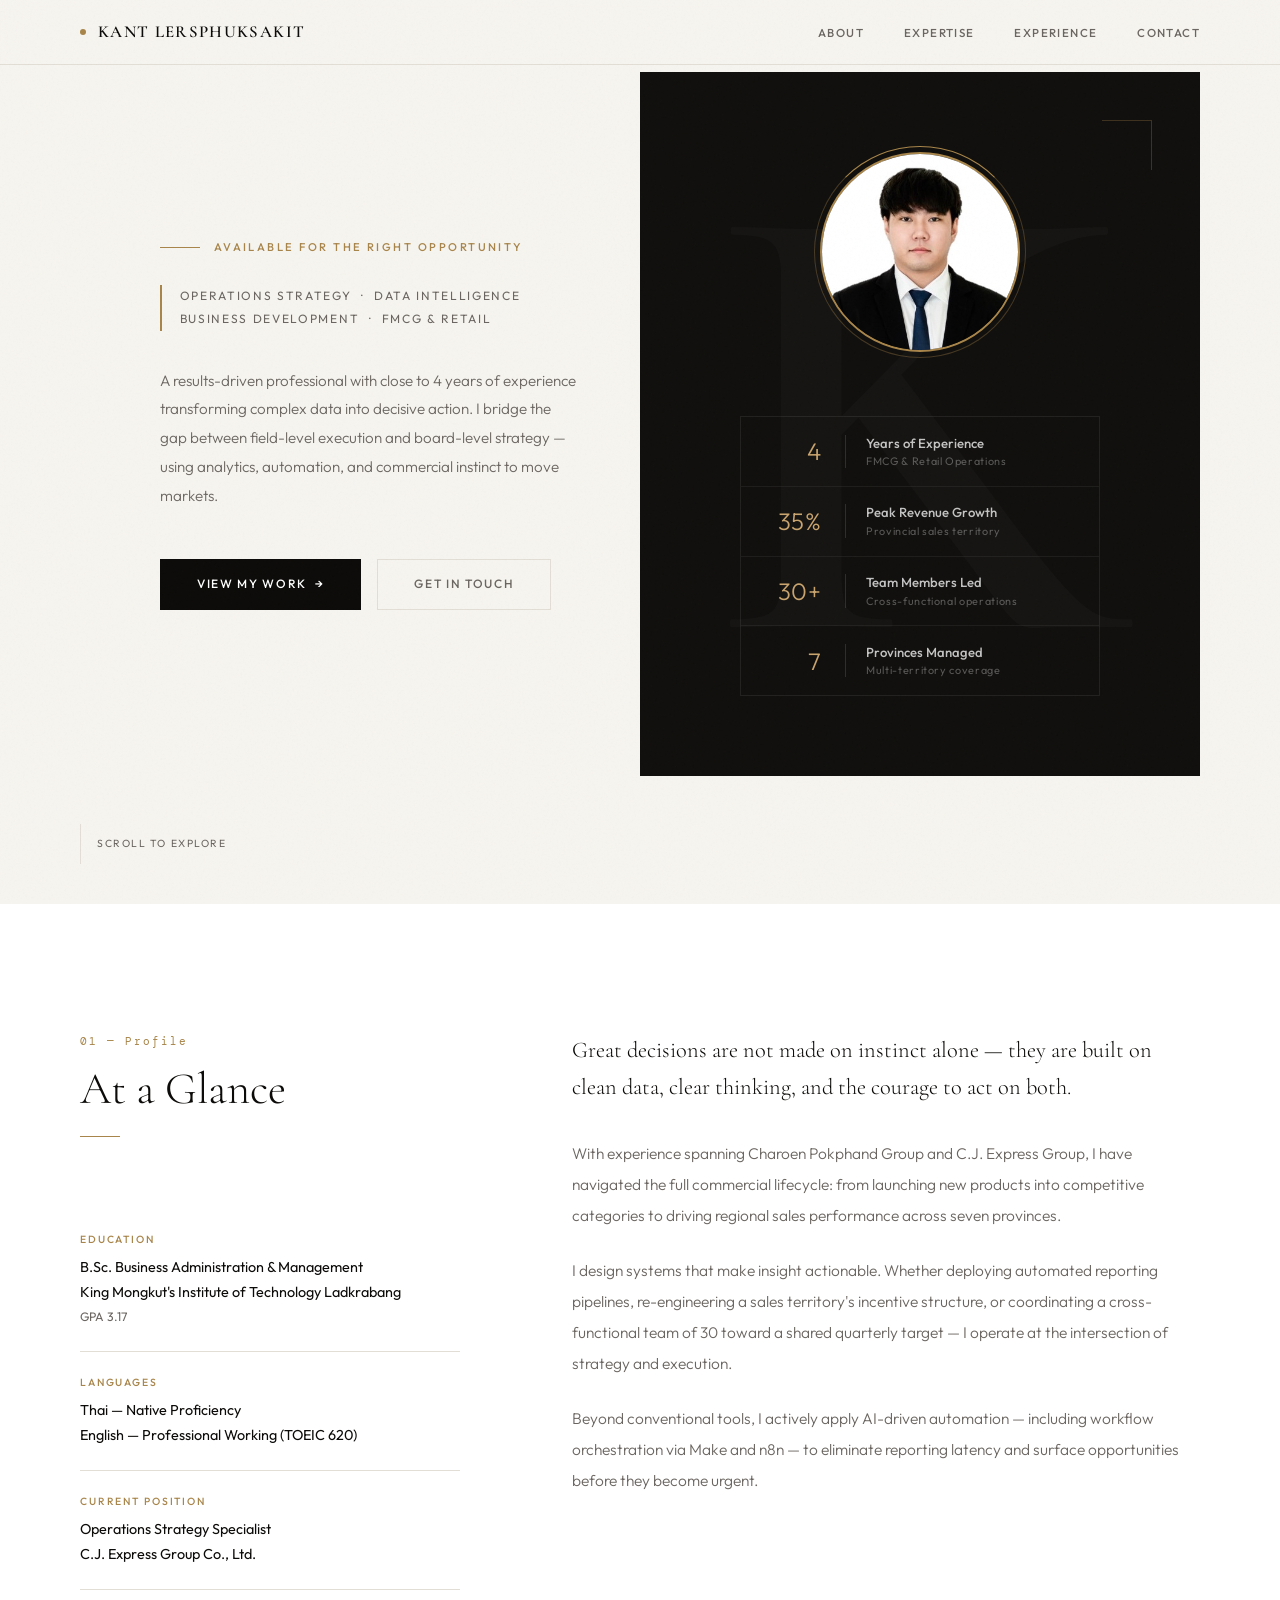
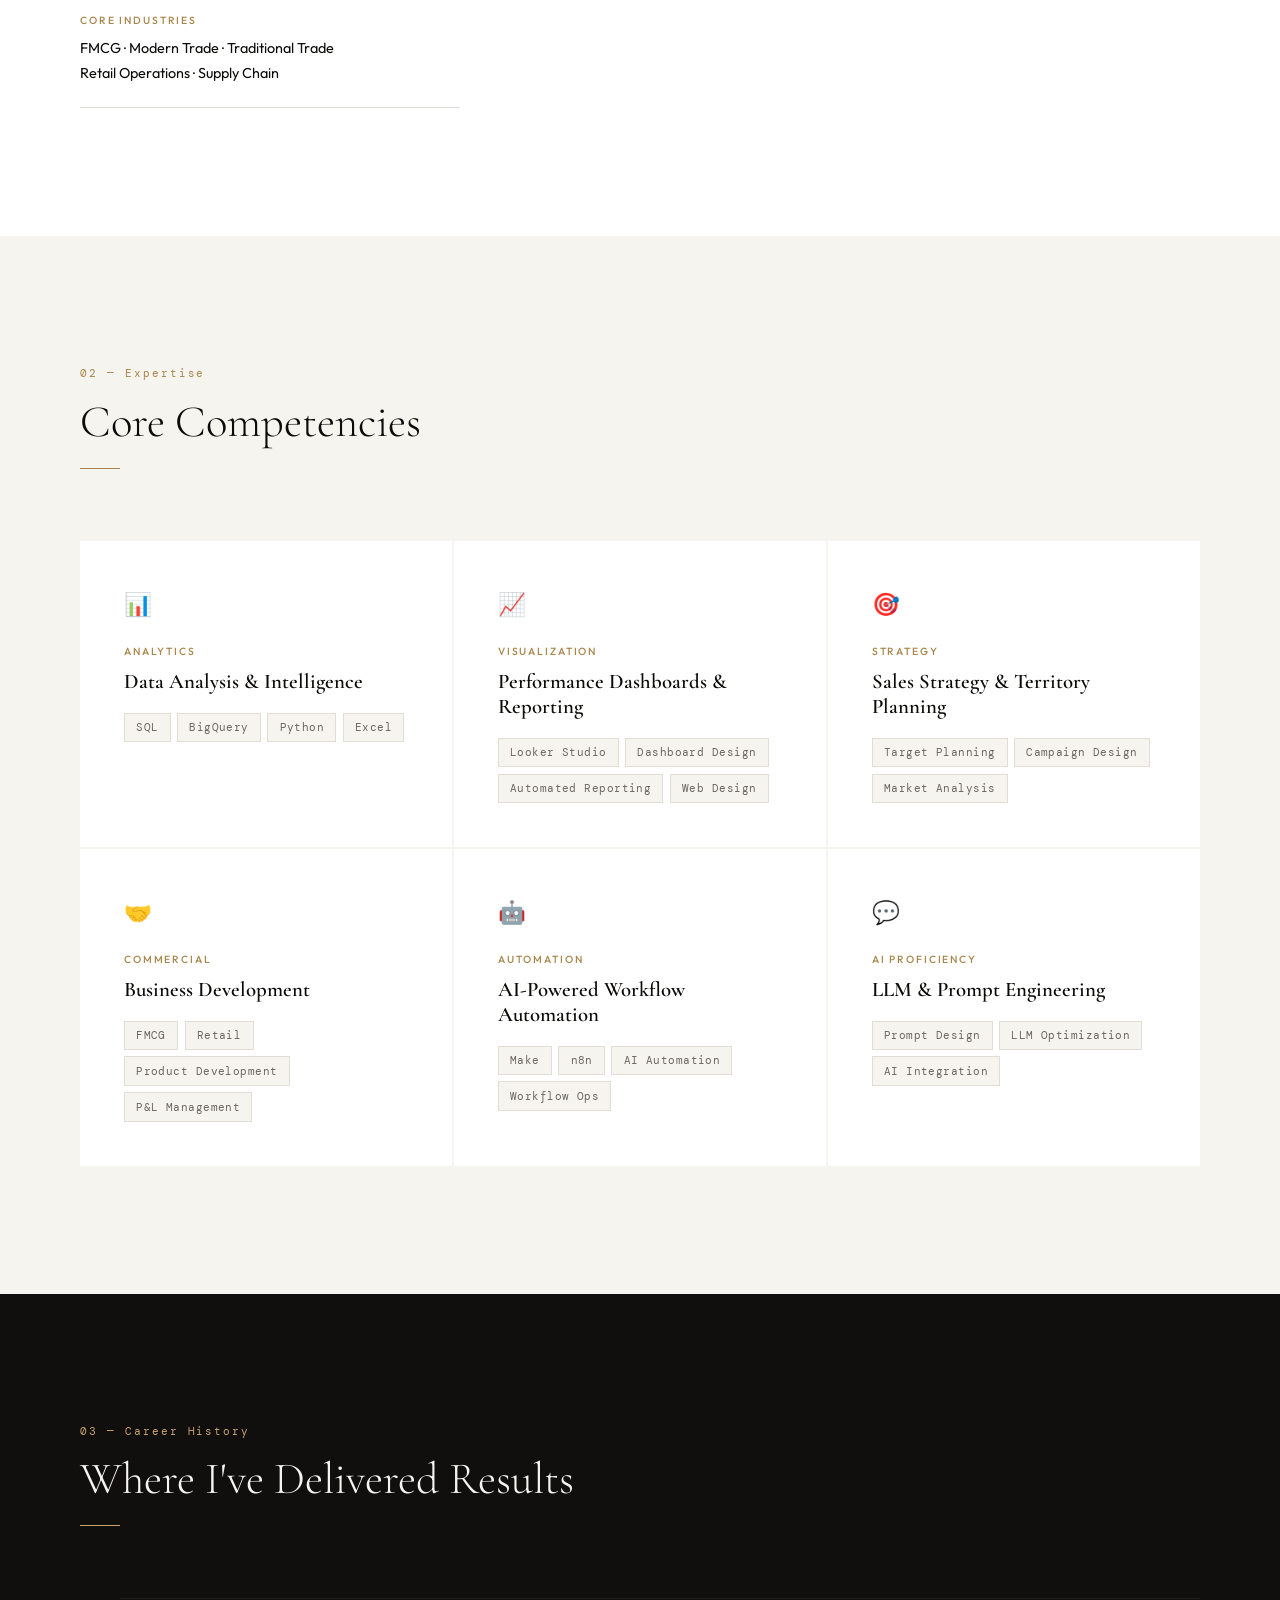
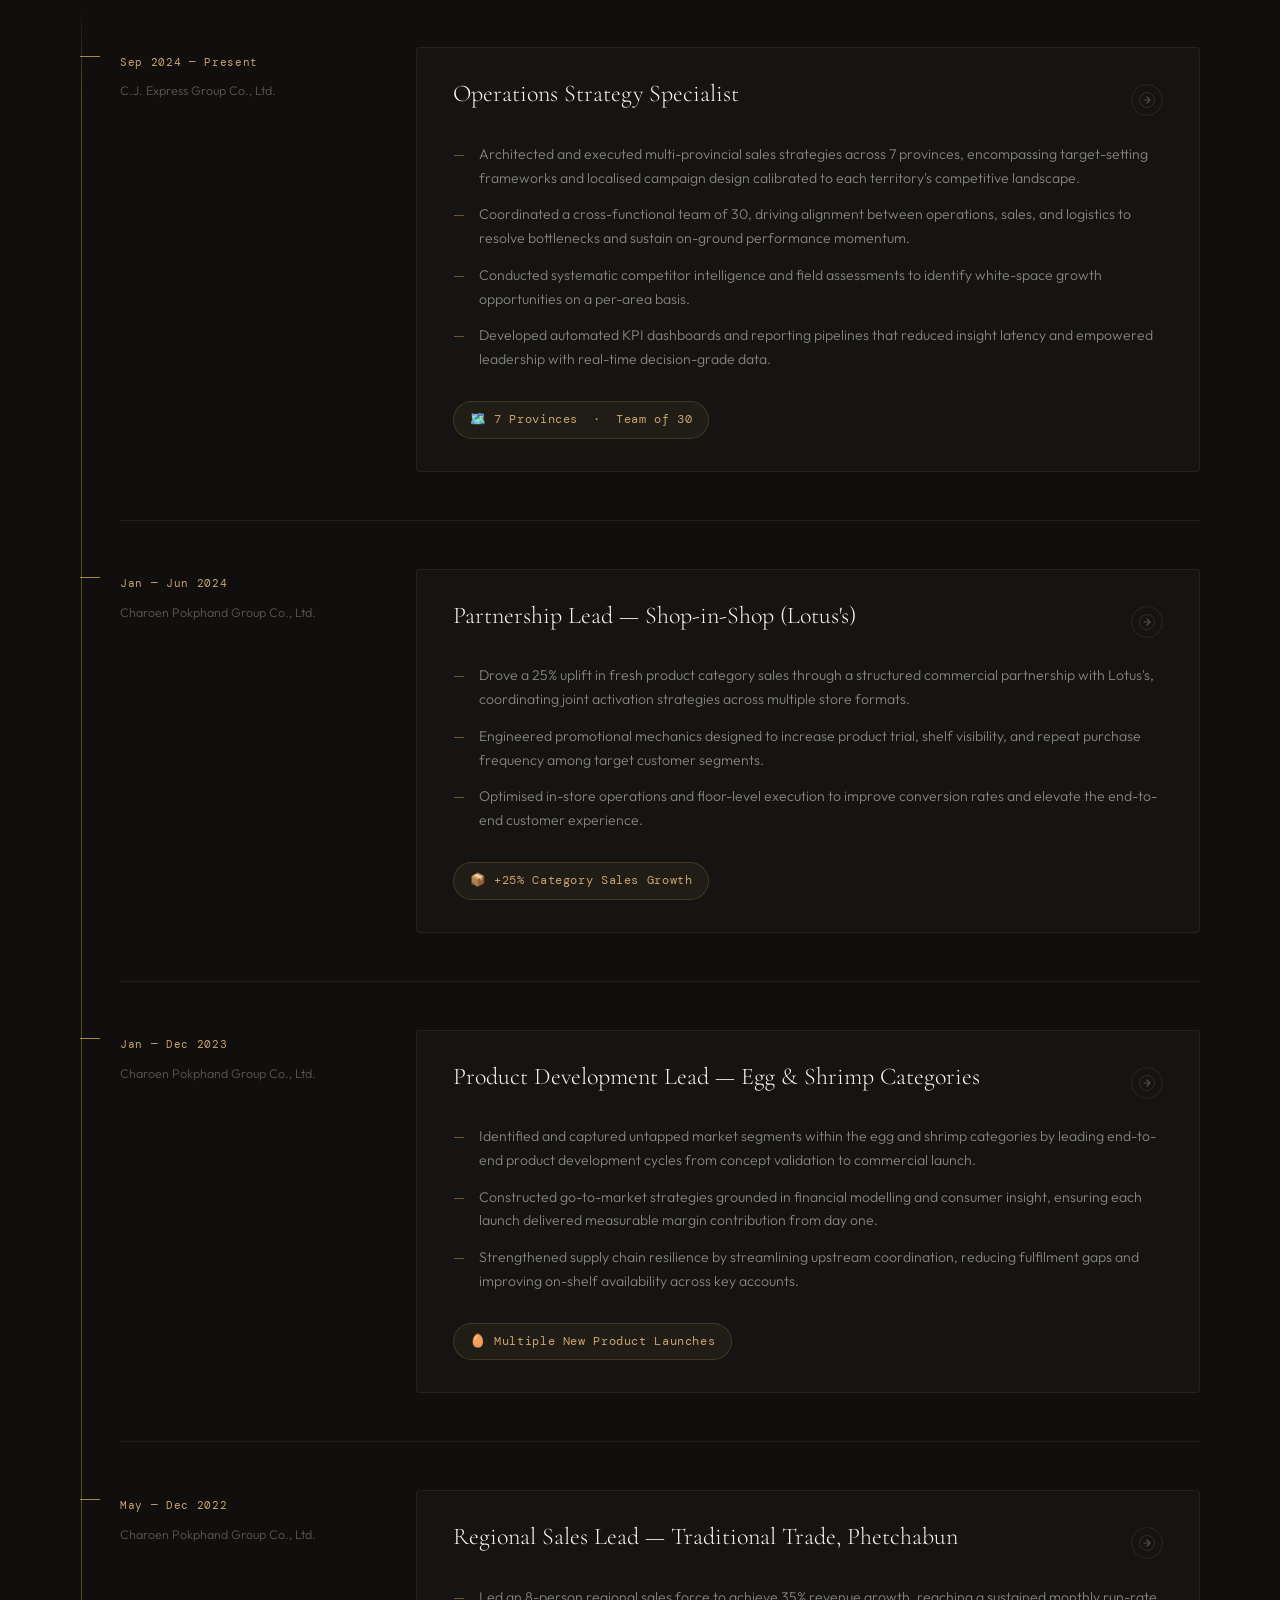
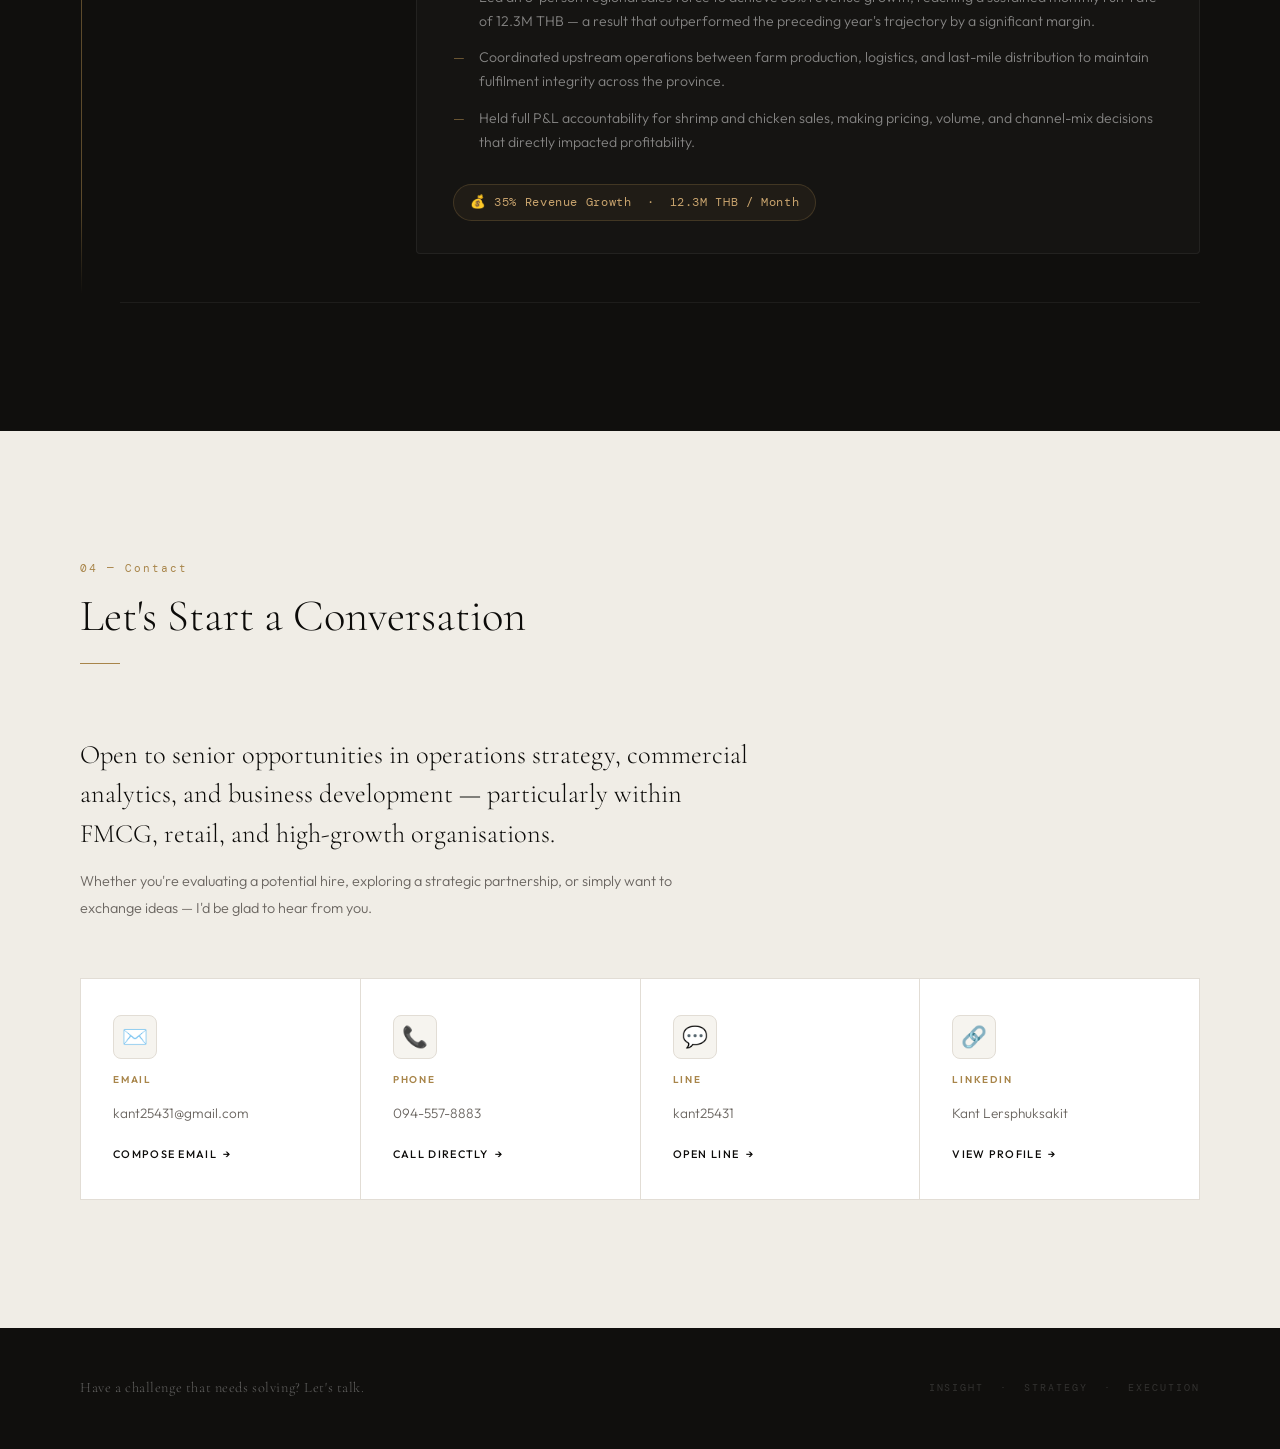
==== index.html @ 352b08ee "Chage picture" ====
<!DOCTYPE html>
<html lang="en">
<head>
<meta charset="UTF-8">
<meta name="viewport" content="width=device-width, initial-scale=1.0">
<title>Kant Lersphuksakit — Strategy & Data Professional</title>
<link href="https://fonts.googleapis.com/css2?family=Cormorant+Garamond:ital,wght@0,300;0,400;0,600;1,300;1,400&family=Outfit:wght@300;400;500;600&family=DM+Mono:wght@400;500&display=swap" rel="stylesheet">
<style>
*,*::before,*::after{box-sizing:border-box;margin:0;padding:0}
:root{
  --ink:#0c0b09;--paper:#f6f4ef;--paper-alt:#f0ede6;
  --gold:#a8854a;--gold-light:#c9a46e;--gold-dim:rgba(168,133,74,0.15);
  --muted:#6a6560;--muted-light:#9b9690;--line:#e2ddd5;
  --white:#ffffff;--dark:#100f0d;--dark-2:#181613;
}
html{scroll-behavior:smooth}
body{font-family:'Outfit',sans-serif;background:var(--paper);color:var(--ink);font-size:15px;line-height:1.7;overflow-x:hidden}
body::before{content:'';position:fixed;inset:0;background-image:url("data:image/svg+xml,%3Csvg viewBox='0 0 512 512' xmlns='http://www.w3.org/2000/svg'%3E%3Cfilter id='noise'%3E%3CfeTurbulence type='fractalNoise' baseFrequency='0.75' numOctaves='4' stitchTiles='stitch'/%3E%3C/filter%3E%3Crect width='100%25' height='100%25' filter='url(%23noise)' opacity='0.035'/%3E%3C/svg%3E");pointer-events:none;z-index:999;opacity:.5}

/* NAV */
nav{position:fixed;top:0;left:0;right:0;z-index:900;display:flex;justify-content:space-between;align-items:center;padding:1.1rem 5rem;background:rgba(246,244,239,0.92);backdrop-filter:blur(16px);border-bottom:1px solid var(--line)}
.nav-logo{font-family:'Cormorant Garamond',serif;font-size:1.05rem;font-weight:600;letter-spacing:0.08em;text-transform:uppercase;color:var(--ink);text-decoration:none;display:flex;align-items:center;gap:.75rem}
.nav-logo::before{content:'';display:block;width:6px;height:6px;background:var(--gold);border-radius:50%}
.nav-links{display:flex;gap:2.5rem;list-style:none}
.nav-links a{text-decoration:none;color:var(--muted);font-size:0.72rem;letter-spacing:0.12em;text-transform:uppercase;font-weight:500;transition:color .2s;position:relative}
.nav-links a::after{content:'';position:absolute;bottom:-3px;left:0;width:0;height:1px;background:var(--gold);transition:width .25s}
.nav-links a:hover{color:var(--ink)}.nav-links a:hover::after{width:100%}
.nav-toggle{display:none;flex-direction:column;justify-content:space-between;width:24px;height:17px;cursor:pointer;background:none;border:none;padding:0}
.nav-toggle span{display:block;width:100%;height:1.5px;background:var(--ink);transition:all .3s;transform-origin:left}
.nav-toggle.open span:nth-child(1){transform:rotate(45deg) translateY(-1px)}
.nav-toggle.open span:nth-child(2){opacity:0}
.nav-toggle.open span:nth-child(3){transform:rotate(-45deg) translateY(1px)}

/* HERO */
#hero{min-height:100vh;display:grid;grid-template-columns:1fr 1fr;padding-top:4.5rem;position:relative}
.hero-left{display:flex;flex-direction:column;justify-content:center;padding:6rem 4rem 6rem 5rem}
.hero-eyebrow{font-size:0.7rem;letter-spacing:0.22em;text-transform:uppercase;color:var(--gold);font-weight:500;margin-bottom:1.75rem;display:flex;align-items:center;gap:.85rem}
.hero-eyebrow::before{content:'';display:block;width:2.5rem;height:1px;background:var(--gold)}
.hero-title{font-size:0.75rem;letter-spacing:0.14em;text-transform:uppercase;color:var(--muted);margin-bottom:2.25rem;padding-left:1.1rem;border-left:2px solid var(--gold);line-height:1.9}
.hero-summary{color:var(--muted);max-width:28rem;font-size:0.95rem;line-height:1.9;margin-bottom:3rem;font-weight:300}
.hero-actions{display:flex;gap:1rem;align-items:center;flex-wrap:wrap}
.hero-cta{display:inline-flex;align-items:center;gap:.6rem;text-decoration:none;color:var(--white);font-size:0.75rem;letter-spacing:0.14em;text-transform:uppercase;font-weight:500;padding:.9rem 2.25rem;background:var(--ink);border:1px solid var(--ink);transition:all .3s}
.hero-cta:hover{background:var(--gold);border-color:var(--gold)}
.hero-cta-ghost{display:inline-flex;align-items:center;gap:.6rem;text-decoration:none;color:var(--muted);font-size:0.75rem;letter-spacing:0.14em;text-transform:uppercase;font-weight:500;padding:.9rem 2.25rem;border:1px solid var(--line);transition:all .3s}
.hero-cta-ghost:hover{border-color:var(--ink);color:var(--ink)}

/* HERO RIGHT */
.hero-right{background:var(--dark);display:flex;flex-direction:column;justify-content:center;align-items:center;padding:5rem 4rem;position:relative;overflow:hidden;gap:4rem}
.hero-right::before{content:'K';font-family:'Cormorant Garamond',serif;font-size:50vw;font-weight:600;color:rgba(255,255,255,0.02);position:absolute;top:50%;left:50%;transform:translate(-50%,-50%);line-height:1;pointer-events:none;white-space:nowrap;user-select:none}
.hero-right::after{content:'';position:absolute;top:3rem;right:3rem;width:50px;height:50px;border-top:1px solid rgba(168,133,74,0.3);border-right:1px solid rgba(168,133,74,0.3);pointer-events:none}

/* PHOTO */
.hero-photo-wrap{position:relative;z-index:1;display:flex;flex-direction:column;align-items:center;gap:1.25rem}
.photo-ring{position:relative;width:200px;height:200px}
.photo-ring::before{content:'';position:absolute;inset:-6px;border-radius:50%;border:1px solid rgba(168,133,74,0.35);animation:rotate 12s linear infinite;border-top-color:var(--gold)}
@keyframes rotate{to{transform:rotate(360deg)}}
.hero-photo{width:200px;height:200px;border-radius:50%;object-fit:cover;border:2px solid var(--gold);display:block;position:relative;z-index:1;transition:transform .4s ease}
.hero-photo:hover{transform:scale(1.03)}
.hero-photo-placeholder{width:200px;height:200px;border-radius:50%;border:1px dashed rgba(168,133,74,0.4);display:flex;flex-direction:column;align-items:center;justify-content:center;gap:.5rem;color:rgba(255,255,255,0.2);font-size:0.7rem;letter-spacing:0.1em;text-transform:uppercase;text-align:center;position:relative;z-index:1}
.hero-photo-placeholder span:first-child{font-size:2rem;opacity:.3}

/* STATS */
.hero-stats{display:flex;flex-direction:column;gap:0;position:relative;z-index:1;width:100%;max-width:360px;border:1px solid rgba(255,255,255,0.08)}
.stat{display:flex;align-items:center;gap:1.5rem;padding:1.1rem 1.5rem;border-bottom:1px solid rgba(255,255,255,0.06);transition:background .25s}
.stat:last-child{border-bottom:none}
.stat:hover{background:rgba(255,255,255,0.03)}
.stat-num{font-family:'Outfit',sans-serif;font-size:1.5rem;font-weight:300;color:var(--gold-light);line-height:1;min-width:3.5rem;text-align:right;flex-shrink:0;transition:color .3s;letter-spacing:0.02em}
.stat-body{border-left:1px solid rgba(168,133,74,0.25);padding-left:1.25rem}
.stat-title{font-size:0.82rem;font-weight:500;color:rgba(255,255,255,0.75);line-height:1.3}
.stat-label{font-size:0.68rem;color:rgba(255,255,255,0.3);letter-spacing:0.06em;margin-top:.15rem;line-height:1.3}

/* SCROLL INDICATOR */
.scroll-indicator{position:absolute;bottom:2.5rem;left:5rem;display:flex;align-items:center;gap:1rem;font-size:0.65rem;letter-spacing:0.15em;text-transform:uppercase;color:var(--muted)}
.scroll-indicator::before{content:'';display:block;width:1px;height:40px;background:var(--line);animation:scrollPulse 2s ease-in-out infinite}
@keyframes scrollPulse{0%,100%{opacity:.3;transform:scaleY(1)}50%{opacity:1;transform:scaleY(0.5)}}

/* SECTIONS */
section{padding:8rem 5rem}
.section-header{margin-bottom:4.5rem}
.section-num{font-family:'DM Mono',monospace;font-size:0.68rem;color:var(--gold);letter-spacing:0.18em;display:block;margin-bottom:.85rem}
.section-title{font-family:'Cormorant Garamond',serif;font-size:clamp(2rem,3.5vw,2.8rem);font-weight:300;line-height:1.15}
.section-line{width:2.5rem;height:1px;background:var(--gold);margin-top:1.25rem}

/* ABOUT */
#about{background:var(--white)}
.about-grid{display:grid;grid-template-columns:1fr 1.65fr;gap:7rem;align-items:start}
.meta-item{padding:1.4rem 0;border-bottom:1px solid var(--line)}
.meta-item:first-of-type{border-top:1px solid var(--line)}
.meta-label{font-size:0.65rem;letter-spacing:0.18em;text-transform:uppercase;color:var(--gold);margin-bottom:.4rem;font-weight:500}
.meta-value{font-size:0.9rem;color:var(--ink);line-height:1.7}
.about-text p{color:var(--muted);margin-bottom:1.5rem;line-height:2;font-size:0.97rem;font-weight:300}
.about-text p:first-child{font-family:'Cormorant Garamond',serif;font-size:1.4rem;font-weight:300;color:var(--ink);line-height:1.65;margin-bottom:2rem}

/* SKILLS */
#skills{background:var(--paper)}
.skills-grid{display:grid;grid-template-columns:repeat(3,1fr);gap:1.5px}
.skill-card{background:var(--white);padding:2.75rem;transition:transform .3s,box-shadow .3s;position:relative;overflow:hidden;cursor:default}
.skill-card::after{content:'';position:absolute;bottom:0;left:0;width:0;height:2px;background:var(--gold);transition:width .4s}
.skill-card:hover::after{width:100%}
.skill-card:hover{transform:translateY(-4px);box-shadow:0 12px 32px rgba(0,0,0,0.06)}
.skill-icon{font-size:1.4rem;margin-bottom:1.25rem;display:block}
.skill-cat{font-size:0.65rem;letter-spacing:0.18em;text-transform:uppercase;color:var(--gold);margin-bottom:.6rem;font-weight:500}
.skill-name{font-family:'Cormorant Garamond',serif;font-size:1.3rem;font-weight:600;margin-bottom:1.1rem;line-height:1.2}
.skill-tags{display:flex;flex-wrap:wrap;gap:.4rem}
.tag{font-size:0.68rem;padding:.28rem .7rem;background:var(--paper);color:var(--muted);border:1px solid var(--line);font-family:'DM Mono',monospace;letter-spacing:0.04em;transition:border-color .2s,color .2s}
.skill-card:hover .tag{border-color:rgba(168,133,74,0.3);color:var(--ink)}

/* EXPERIENCE / TIMELINE */
#projects{background:var(--dark)}
#projects .section-title{color:var(--paper)}
#projects .section-num{color:var(--gold-light)}
#projects .section-line{background:var(--gold-light)}

.timeline{position:relative;padding-left:2.5rem}
.timeline::before{content:'';position:absolute;left:0.5px;top:8px;bottom:8px;width:1px;background:linear-gradient(to bottom,transparent 0%,rgba(168,133,74,0.5) 5%,rgba(168,133,74,0.5) 95%,transparent 100%)}

.tl-item{display:grid;grid-template-columns:15rem 1fr;gap:3.5rem;padding:3rem 0;border-bottom:1px solid rgba(255,255,255,0.06);position:relative;transition:opacity .65s ease,transform .65s ease}
.tl-item.hidden{opacity:0;transform:translateY(20px)}
.tl-item:first-child{border-top:1px solid rgba(255,255,255,0.06)}

.tl-left{padding-top:.35rem;position:relative}
.tl-dot{position:absolute;left:-2.5rem;top:.55rem;width:1.25rem;height:1px;background:var(--gold);transition:width .3s}
.tl-item:hover .tl-dot{width:1.75rem}

.tl-period{font-family:'DM Mono',monospace;font-size:0.7rem;color:var(--gold-light);letter-spacing:0.06em;display:block;margin-bottom:.6rem}
.tl-company{font-size:0.78rem;color:rgba(255,255,255,0.3);line-height:1.6;font-weight:300}

.tl-card{background:rgba(255,255,255,0.025);border:1px solid rgba(255,255,255,0.06);border-radius:4px;padding:2rem 2.25rem;transition:background .3s,border-color .3s;cursor:pointer}
.tl-item:hover .tl-card{background:rgba(255,255,255,0.045);border-color:rgba(168,133,74,0.2)}

.tl-card-top{display:flex;align-items:flex-start;justify-content:space-between;gap:1rem;margin-bottom:1.25rem}
.tl-role{font-family:'Cormorant Garamond',serif;font-size:1.5rem;font-weight:300;color:var(--paper);line-height:1.2}

.tl-expand-btn{flex-shrink:0;margin-top:.25rem;color:rgba(255,255,255,0.25);transition:color .25s,transform .25s;display:flex;align-items:center;justify-content:center;width:32px;height:32px;border:1px solid rgba(255,255,255,0.08);border-radius:50%}
.tl-item:hover .tl-expand-btn{color:var(--gold-light);border-color:rgba(168,133,74,0.4);transform:translateX(3px)}

.exp-bullets{list-style:none}
.exp-bullets li{color:rgba(255,255,255,0.48);font-size:0.88rem;padding:.4rem 0;display:flex;gap:.85rem;font-weight:300;line-height:1.7}
.exp-bullets li::before{content:'—';color:var(--gold);flex-shrink:0;opacity:.7}

.exp-highlight{display:inline-flex;align-items:center;gap:.5rem;margin-top:1.4rem;font-family:'DM Mono',monospace;font-size:0.78rem;color:var(--gold-light);background:rgba(168,133,74,0.08);border:1px solid rgba(168,133,74,0.25);border-radius:999px;padding:.45rem 1rem;letter-spacing:0.05em}

/* CONTACT */
#contact{background:var(--paper-alt)}
.contact-intro{font-family:'Cormorant Garamond',serif;font-size:1.65rem;font-weight:300;line-height:1.5;color:var(--ink);margin-bottom:.85rem;max-width:42rem}
.contact-sub{color:var(--muted);font-size:0.9rem;line-height:1.85;margin-bottom:3.5rem;max-width:38rem;font-weight:300}
.contact-cards{display:grid;grid-template-columns:repeat(4,1fr);gap:1px;background:var(--line);border:1px solid var(--line)}
.contact-card{display:flex;flex-direction:column;align-items:flex-start;gap:.85rem;padding:2.25rem 2rem;background:var(--white);text-decoration:none;color:var(--ink);position:relative;overflow:hidden;transition:background .25s}
.contact-card::after{content:'';position:absolute;bottom:0;left:0;width:0;height:2px;background:var(--gold);transition:width .35s}
.contact-card:hover{background:var(--paper)}
.contact-card:hover::after{width:100%}
.cc-icon{font-size:1.3rem;line-height:1;background:var(--paper);border-radius:8px;width:44px;height:44px;display:inline-flex;align-items:center;justify-content:center;border:1px solid var(--line);transition:border-color .25s}
.contact-card:hover .cc-icon{border-color:rgba(168,133,74,0.4)}
.cc-label{font-size:0.62rem;letter-spacing:0.18em;text-transform:uppercase;color:var(--gold);font-weight:600}
.cc-value{font-size:0.85rem;color:var(--muted);word-break:break-all;line-height:1.5;font-weight:300}
.cc-action{margin-top:auto;padding-top:.5rem;font-size:0.68rem;letter-spacing:0.12em;text-transform:uppercase;color:var(--ink);display:flex;align-items:center;gap:.4rem;font-weight:500}
.cc-action span{transition:transform .25s;display:inline-block}
.contact-card:hover .cc-action span{transform:translateX(5px)}

/* FOOTER */
footer{background:var(--dark);color:rgba(255,255,255,0.25);padding:3rem 5rem;display:flex;justify-content:space-between;align-items:center;font-size:0.68rem;letter-spacing:0.1em}
.footer-left{font-family:'Cormorant Garamond',serif;font-size:0.9rem;font-weight:300;color:rgba(255,255,255,0.35);letter-spacing:0.04em}
.footer-right{font-family:'DM Mono',monospace;letter-spacing:0.2em;font-size:0.62rem;color:rgba(255,255,255,0.15);text-transform:uppercase}

/* MODAL */
.modal-overlay{position:fixed;inset:0;z-index:9000;background:rgba(12,11,9,0.82);backdrop-filter:blur(8px);display:flex;align-items:center;justify-content:center;padding:2rem;opacity:0;pointer-events:none;transition:opacity .3s}
.modal-overlay.open{opacity:1;pointer-events:all}
.modal-box{background:var(--dark-2);max-width:680px;width:100%;position:relative;transform:translateY(24px) scale(.98);transition:transform .38s cubic-bezier(.22,1,.36,1);overflow:hidden;border:1px solid rgba(255,255,255,0.07)}
.modal-overlay.open .modal-box{transform:translateY(0) scale(1)}
.modal-close{position:absolute;top:1.25rem;right:1.25rem;z-index:10;background:rgba(0,0,0,0.4);border:1px solid rgba(255,255,255,0.12);cursor:pointer;color:rgba(255,255,255,0.6);width:34px;height:34px;display:flex;align-items:center;justify-content:center;border-radius:50%;font-size:0.85rem;transition:all .2s}
.modal-close:hover{color:var(--white);border-color:rgba(255,255,255,0.4);background:rgba(0,0,0,0.7)}
.modal-header{padding:1.75rem 2rem 1.25rem;border-bottom:1px solid rgba(255,255,255,0.06)}
.modal-eyebrow{font-size:0.62rem;letter-spacing:0.18em;text-transform:uppercase;color:var(--gold);font-weight:600;margin-bottom:.3rem}
.modal-company{font-size:0.72rem;color:rgba(255,255,255,0.3);letter-spacing:0.05em;margin-bottom:.45rem}
.modal-title{font-family:'Cormorant Garamond',serif;font-size:1.4rem;font-weight:300;color:var(--paper);line-height:1.25}

/* GALLERY */
.modal-gallery{display:flex;overflow-x:auto;scroll-snap-type:x mandatory;-webkit-overflow-scrolling:touch;scrollbar-width:none;cursor:grab}
.modal-gallery::-webkit-scrollbar{display:none}
.modal-gallery.grabbing{cursor:grabbing}
.mg-slide{flex:0 0 100%;scroll-snap-align:start;display:flex;flex-direction:column}
.mg-img{width:100%;aspect-ratio:16/9;background:var(--ink);display:flex;align-items:center;justify-content:center;overflow:hidden}
.mg-img img{width:100%;height:100%;object-fit:cover;display:block}
.mg-placeholder{display:flex;flex-direction:column;align-items:center;gap:.75rem;color:rgba(255,255,255,0.15)}
.mg-placeholder span{font-size:0.7rem;letter-spacing:0.12em;text-transform:uppercase}
.mg-caption{padding:1.25rem 2rem 1.5rem;border-top:1px solid rgba(255,255,255,0.05)}
.mg-caption-label{font-size:0.62rem;letter-spacing:0.15em;text-transform:uppercase;color:var(--gold);margin-bottom:.4rem;font-weight:500}
.mg-caption-text{font-size:0.9rem;color:rgba(255,255,255,0.65);line-height:1.75;font-weight:300}
.modal-dots{display:flex;justify-content:center;gap:.5rem;padding:.75rem 2rem 1.25rem;border-top:1px solid rgba(255,255,255,0.05)}
.modal-dot{width:5px;height:5px;border-radius:50%;background:rgba(255,255,255,0.2);transition:background .25s,transform .25s;cursor:pointer;border:none;padding:0}
.modal-dot.active{background:var(--gold);transform:scale(1.3)}
.modal-arrow{position:absolute;top:50%;transform:translateY(-50%);z-index:5;background:rgba(0,0,0,0.45);border:1px solid rgba(255,255,255,0.1);color:rgba(255,255,255,0.5);cursor:pointer;width:36px;height:36px;border-radius:50%;display:flex;align-items:center;justify-content:center;transition:all .2s}
.modal-arrow:hover{background:rgba(0,0,0,0.7);color:var(--white)}
.modal-arrow.prev{left:.85rem}
.modal-arrow.next{right:.85rem}
.modal-arrow:disabled{opacity:0;pointer-events:none}

/* ANIMATIONS */
@keyframes fadeUp{from{opacity:0;transform:translateY(28px)}to{opacity:1;transform:translateY(0)}}
.hero-eyebrow{animation:fadeUp .7s ease both}
.hero-title{animation:fadeUp .7s .2s ease both}
.hero-summary{animation:fadeUp .7s .3s ease both}
.hero-actions{animation:fadeUp .7s .4s ease both}
.hero-photo-wrap{animation:fadeUp .7s .2s ease both}
.hero-stats{animation:fadeUp .7s .35s ease both}

/* RESPONSIVE */
@media(max-width:1100px){nav{padding:1.1rem 3rem}section{padding:7rem 3rem}.hero-left{padding:6rem 3rem 6rem 3rem}.hero-right{padding:5rem 3rem}footer{padding:2.5rem 3rem}.scroll-indicator{left:3rem}}
@media(max-width:900px){
  nav{padding:1rem 1.5rem}
  .nav-links{display:none;position:fixed;top:60px;left:0;right:0;background:rgba(246,244,239,0.98);backdrop-filter:blur(16px);flex-direction:column;padding:2rem;gap:1.5rem;border-bottom:1px solid var(--line)}
  .nav-links.open{display:flex}.nav-toggle{display:flex}
  #hero{grid-template-columns:1fr;min-height:auto;padding-top:4rem}
  .hero-left{padding:4rem 1.75rem 3rem;order:2}.hero-right{order:1;padding:4rem 1.75rem 3rem;min-height:auto;gap:3rem}
  .photo-ring,.hero-photo{width:150px;height:150px}
  section{padding:5rem 1.75rem}
  .about-grid{grid-template-columns:1fr;gap:3.5rem}
  .skills-grid{grid-template-columns:1fr 1fr}
  .timeline{padding-left:1.75rem}
  .tl-item{grid-template-columns:1fr;gap:.75rem;padding:2.5rem 0}
  .tl-dot{left:-2.2rem;transform:translateX(50%)}
  .tl-card{padding:1.5rem}
  .contact-cards{grid-template-columns:1fr 1fr}
  footer{flex-direction:column;gap:.75rem;text-align:center;padding:2.5rem 1.75rem}
  .scroll-indicator{display:none}.hero-stats{max-width:100%}
}
@media(max-width:560px){
  .skills-grid{grid-template-columns:1fr}
  .contact-cards{grid-template-columns:1fr}
  .hero-actions{flex-direction:column;align-items:flex-start}
  .hero-cta,.hero-cta-ghost{width:100%;justify-content:center}
}
</style>
</head>
<body>

<nav>
  <a href="#hero" class="nav-logo">Kant Lersphuksakit</a>
  <button class="nav-toggle" id="navToggle"><span></span><span></span><span></span></button>
  <ul class="nav-links" id="navLinks">
    <li><a href="#about">About</a></li>
    <li><a href="#skills">Expertise</a></li>
    <li><a href="#projects">Experience</a></li>
    <li><a href="#contact">Contact</a></li>
  </ul>
</nav>

<section id="hero" style="position:relative">
  <div class="hero-left">
    <div class="hero-eyebrow">Available for the Right Opportunity</div>
    <div class="hero-title">Operations Strategy &nbsp;·&nbsp; Data Intelligence<br>Business Development &nbsp;·&nbsp; FMCG &amp; Retail</div>
    <p class="hero-summary">A results-driven professional with close to 4 years of experience transforming complex data into decisive action. I bridge the gap between field-level execution and board-level strategy — using analytics, automation, and commercial instinct to move markets.</p>
    <div class="hero-actions">
      <a href="#projects" class="hero-cta">View My Work &nbsp;→</a>
      <a href="#contact" class="hero-cta-ghost">Get in Touch</a>
    </div>
  </div>
  <div class="hero-right">
    <div class="hero-photo-wrap">
      <div class="photo-ring">
        <img id="hero-photo-img" src="[data-uri]" alt="Kant Lersphuksakit" class="hero-photo" onerror="this.style.display='none';document.querySelector('.hero-photo-placeholder').style.display='flex';">
        <div class="hero-photo-placeholder" style="display:none"><span>📷</span><span>Profile Photo</span></div>
      </div>
    </div>
    <div class="hero-stats">
      <div class="stat"><span class="stat-num">4</span><div class="stat-body"><div class="stat-title">Years of Experience</div><div class="stat-label">FMCG &amp; Retail Operations</div></div></div>
      <div class="stat"><span class="stat-num">35%</span><div class="stat-body"><div class="stat-title">Peak Revenue Growth</div><div class="stat-label">Provincial sales territory</div></div></div>
      <div class="stat"><span class="stat-num">30+</span><div class="stat-body"><div class="stat-title">Team Members Led</div><div class="stat-label">Cross-functional operations</div></div></div>
      <div class="stat"><span class="stat-num">7</span><div class="stat-body"><div class="stat-title">Provinces Managed</div><div class="stat-label">Multi-territory coverage</div></div></div>
    </div>
  </div>
  <div class="scroll-indicator">Scroll to explore</div>
</section>

<section id="about">
  <div class="about-grid">
    <div>
      <div class="section-header">
        <span class="section-num">01 — Profile</span>
        <h2 class="section-title">At a Glance</h2>
        <div class="section-line"></div>
      </div>
      <div class="meta-item"><div class="meta-label">Education</div><div class="meta-value">B.Sc. Business Administration &amp; Management<br>King Mongkut's Institute of Technology Ladkrabang<br><span style="color:var(--muted);font-size:.85em">GPA 3.17</span></div></div>
      <div class="meta-item"><div class="meta-label">Languages</div><div class="meta-value">Thai — Native Proficiency<br>English — Professional Working (TOEIC 620)</div></div>
      <div class="meta-item"><div class="meta-label">Current Position</div><div class="meta-value">Operations Strategy Specialist<br>C.J. Express Group Co., Ltd.</div></div>
      <div class="meta-item"><div class="meta-label">Core Industries</div><div class="meta-value">FMCG · Modern Trade · Traditional Trade<br>Retail Operations · Supply Chain</div></div>
    </div>
    <div class="about-text">
      <p>Great decisions are not made on instinct alone — they are built on clean data, clear thinking, and the courage to act on both.</p>
      <p>With experience spanning Charoen Pokphand Group and C.J. Express Group, I have navigated the full commercial lifecycle: from launching new products into competitive categories to driving regional sales performance across seven provinces.</p>
      <p>I design systems that make insight actionable. Whether deploying automated reporting pipelines, re-engineering a sales territory's incentive structure, or coordinating a cross-functional team of 30 toward a shared quarterly target — I operate at the intersection of strategy and execution.</p>
      <p>Beyond conventional tools, I actively apply AI-driven automation — including workflow orchestration via Make and n8n — to eliminate reporting latency and surface opportunities before they become urgent.</p>
    </div>
  </div>
</section>

<section id="skills">
  <div class="section-header">
    <span class="section-num">02 — Expertise</span>
    <h2 class="section-title">Core Competencies</h2>
    <div class="section-line"></div>
  </div>
  <div class="skills-grid">
    <div class="skill-card"><span class="skill-icon">📊</span><div class="skill-cat">Analytics</div><div class="skill-name">Data Analysis &amp; Intelligence</div><div class="skill-tags"><span class="tag">SQL</span><span class="tag">BigQuery</span><span class="tag">Python</span><span class="tag">Excel</span></div></div>
    <div class="skill-card"><span class="skill-icon">📈</span><div class="skill-cat">Visualization</div><div class="skill-name">Performance Dashboards &amp; Reporting</div><div class="skill-tags"><span class="tag">Looker Studio</span><span class="tag">Dashboard Design</span><span class="tag">Automated Reporting</span><span class="tag">Web Design</span></div></div>
    <div class="skill-card"><span class="skill-icon">🎯</span><div class="skill-cat">Strategy</div><div class="skill-name">Sales Strategy &amp; Territory Planning</div><div class="skill-tags"><span class="tag">Target Planning</span><span class="tag">Campaign Design</span><span class="tag">Market Analysis</span></div></div>
    <div class="skill-card"><span class="skill-icon">🤝</span><div class="skill-cat">Commercial</div><div class="skill-name">Business Development</div><div class="skill-tags"><span class="tag">FMCG</span><span class="tag">Retail</span><span class="tag">Product Development</span><span class="tag">P&amp;L Management</span></div></div>
    <div class="skill-card"><span class="skill-icon">🤖</span><div class="skill-cat">Automation</div><div class="skill-name">AI-Powered Workflow Automation</div><div class="skill-tags"><span class="tag">Make</span><span class="tag">n8n</span><span class="tag">AI Automation</span><span class="tag">Workflow Ops</span></div></div>
    <div class="skill-card"><span class="skill-icon">💬</span><div class="skill-cat">AI Proficiency</div><div class="skill-name">LLM &amp; Prompt Engineering</div><div class="skill-tags"><span class="tag">Prompt Design</span><span class="tag">LLM Optimization</span><span class="tag">AI Integration</span></div></div>
  </div>
</section>

<section id="projects">
  <div class="section-header">
    <span class="section-num">03 — Career History</span>
    <h2 class="section-title">Where I've Delivered Results</h2>
    <div class="section-line"></div>
  </div>
  <div class="timeline">

    <div class="tl-item" data-exp="cj">
      <div class="tl-left"><div class="tl-dot"></div><span class="tl-period">Sep 2024 — Present</span><div class="tl-company">C.J. Express Group Co., Ltd.</div></div>
      <div class="tl-card">
        <div class="tl-card-top"><div class="tl-role">Operations Strategy Specialist</div><div class="tl-expand-btn"><svg width="16" height="16" viewBox="0 0 16 16" fill="none"><circle cx="8" cy="8" r="7.5" stroke="currentColor" stroke-opacity=".4"/><path d="M5 8h6M8 5l3 3-3 3" stroke="currentColor" stroke-width="1.2" stroke-linecap="round" stroke-linejoin="round"/></svg></div></div>
        <ul class="exp-bullets">
          <li>Architected and executed multi-provincial sales strategies across 7 provinces, encompassing target-setting frameworks and localised campaign design calibrated to each territory's competitive landscape.</li>
          <li>Coordinated a cross-functional team of 30, driving alignment between operations, sales, and logistics to resolve bottlenecks and sustain on-ground performance momentum.</li>
          <li>Conducted systematic competitor intelligence and field assessments to identify white-space growth opportunities on a per-area basis.</li>
          <li>Developed automated KPI dashboards and reporting pipelines that reduced insight latency and empowered leadership with real-time decision-grade data.</li>
        </ul>
        <span class="exp-highlight">🗺️ 7 Provinces &nbsp;·&nbsp; Team of 30</span>
      </div>
    </div>

    <div class="tl-item" data-exp="cp2024">
      <div class="tl-left"><div class="tl-dot"></div><span class="tl-period">Jan — Jun 2024</span><div class="tl-company">Charoen Pokphand Group Co., Ltd.</div></div>
      <div class="tl-card">
        <div class="tl-card-top"><div class="tl-role">Partnership Lead — Shop-in-Shop (Lotus's)</div><div class="tl-expand-btn"><svg width="16" height="16" viewBox="0 0 16 16" fill="none"><circle cx="8" cy="8" r="7.5" stroke="currentColor" stroke-opacity=".4"/><path d="M5 8h6M8 5l3 3-3 3" stroke="currentColor" stroke-width="1.2" stroke-linecap="round" stroke-linejoin="round"/></svg></div></div>
        <ul class="exp-bullets">
          <li>Drove a 25% uplift in fresh product category sales through a structured commercial partnership with Lotus's, coordinating joint activation strategies across multiple store formats.</li>
          <li>Engineered promotional mechanics designed to increase product trial, shelf visibility, and repeat purchase frequency among target customer segments.</li>
          <li>Optimised in-store operations and floor-level execution to improve conversion rates and elevate the end-to-end customer experience.</li>
        </ul>
        <span class="exp-highlight">📦 +25% Category Sales Growth</span>
      </div>
    </div>

    <div class="tl-item" data-exp="cp2023">
      <div class="tl-left"><div class="tl-dot"></div><span class="tl-period">Jan — Dec 2023</span><div class="tl-company">Charoen Pokphand Group Co., Ltd.</div></div>
      <div class="tl-card">
        <div class="tl-card-top"><div class="tl-role">Product Development Lead — Egg &amp; Shrimp Categories</div><div class="tl-expand-btn"><svg width="16" height="16" viewBox="0 0 16 16" fill="none"><circle cx="8" cy="8" r="7.5" stroke="currentColor" stroke-opacity=".4"/><path d="M5 8h6M8 5l3 3-3 3" stroke="currentColor" stroke-width="1.2" stroke-linecap="round" stroke-linejoin="round"/></svg></div></div>
        <ul class="exp-bullets">
          <li>Identified and captured untapped market segments within the egg and shrimp categories by leading end-to-end product development cycles from concept validation to commercial launch.</li>
          <li>Constructed go-to-market strategies grounded in financial modelling and consumer insight, ensuring each launch delivered measurable margin contribution from day one.</li>
          <li>Strengthened supply chain resilience by streamlining upstream coordination, reducing fulfilment gaps and improving on-shelf availability across key accounts.</li>
        </ul>
        <span class="exp-highlight">🥚 Multiple New Product Launches</span>
      </div>
    </div>

    <div class="tl-item" data-exp="cp2022">
      <div class="tl-left"><div class="tl-dot"></div><span class="tl-period">May — Dec 2022</span><div class="tl-company">Charoen Pokphand Group Co., Ltd.</div></div>
      <div class="tl-card">
        <div class="tl-card-top"><div class="tl-role">Regional Sales Lead — Traditional Trade, Phetchabun</div><div class="tl-expand-btn"><svg width="16" height="16" viewBox="0 0 16 16" fill="none"><circle cx="8" cy="8" r="7.5" stroke="currentColor" stroke-opacity=".4"/><path d="M5 8h6M8 5l3 3-3 3" stroke="currentColor" stroke-width="1.2" stroke-linecap="round" stroke-linejoin="round"/></svg></div></div>
        <ul class="exp-bullets">
          <li>Led an 8-person regional sales force to achieve 35% revenue growth, reaching a sustained monthly run-rate of 12.3M THB — a result that outperformed the preceding year's trajectory by a significant margin.</li>
          <li>Coordinated upstream operations between farm production, logistics, and last-mile distribution to maintain fulfilment integrity across the province.</li>
          <li>Held full P&amp;L accountability for shrimp and chicken sales, making pricing, volume, and channel-mix decisions that directly impacted profitability.</li>
        </ul>
        <span class="exp-highlight">💰 35% Revenue Growth &nbsp;·&nbsp; 12.3M THB / Month</span>
      </div>
    </div>

  </div>
</section>

<!-- GALLERY MODAL -->
<div id="exp-modal" class="modal-overlay">
  <div class="modal-box">
    <button class="modal-close" id="modal-close">✕</button>
    <button class="modal-arrow prev" id="modal-prev">&#8592;</button>
    <button class="modal-arrow next" id="modal-next">&#8594;</button>
    <div class="modal-header">
      <div class="modal-eyebrow" id="modal-period"></div>
      <div class="modal-company" id="modal-company"></div>
      <div class="modal-title" id="modal-title"></div>
    </div>
    <div class="modal-gallery" id="modal-gallery"></div>
    <div class="modal-dots" id="modal-dots"></div>
  </div>
</div>

<section id="contact">
  <div class="section-header">
    <span class="section-num">04 — Contact</span>
    <h2 class="section-title">Let's Start a Conversation</h2>
    <div class="section-line"></div>
  </div>
  <p class="contact-intro">Open to senior opportunities in operations strategy, commercial analytics, and business development — particularly within FMCG, retail, and high-growth organisations.</p>
  <p class="contact-sub">Whether you're evaluating a potential hire, exploring a strategic partnership, or simply want to exchange ideas — I'd be glad to hear from you.</p>
  <div class="contact-cards">
    <a href="mailto:kant25431@gmail.com" class="contact-card"><span class="cc-icon">✉️</span><span class="cc-label">Email</span><span class="cc-value">kant25431@gmail.com</span><span class="cc-action">Compose email <span>→</span></span></a>
    <a href="tel:+66945578883" class="contact-card"><span class="cc-icon">📞</span><span class="cc-label">Phone</span><span class="cc-value">094-557-8883</span><span class="cc-action">Call directly <span>→</span></span></a>
    <a href="https://line.me/ti/p/~kant25431" target="_blank" rel="noopener" class="contact-card"><span class="cc-icon">💬</span><span class="cc-label">LINE</span><span class="cc-value">kant25431</span><span class="cc-action">Open LINE <span>→</span></span></a>
    <a href="https://www.linkedin.com/in/kant-lersphuksakit/" target="_blank" rel="noopener" class="contact-card"><span class="cc-icon">🔗</span><span class="cc-label">LinkedIn</span><span class="cc-value">Kant Lersphuksakit</span><span class="cc-action">View profile <span>→</span></span></a>
  </div>
</section>

<footer>
  <span class="footer-left">Have a challenge that needs solving? Let's talk.</span>
  <span class="footer-right">Insight &nbsp;·&nbsp; Strategy &nbsp;·&nbsp; Execution</span>
</footer>

<script>
// NAV
var toggle = document.getElementById('navToggle');
var navLinks = document.getElementById('navLinks');
toggle.addEventListener('click', function() { toggle.classList.toggle('open'); navLinks.classList.toggle('open'); });
navLinks.querySelectorAll('a').forEach(function(a) { a.addEventListener('click', function() { toggle.classList.remove('open'); navLinks.classList.remove('open'); }); });

// SCROLL REVEAL
var revealObs = new IntersectionObserver(function(entries) {
  entries.forEach(function(e) { if (!e.isIntersecting) return; e.target.style.opacity='1'; e.target.style.transform='translateY(0)'; revealObs.unobserve(e.target); });
}, { threshold: 0.1 });
document.querySelectorAll('section:not(#hero):not(#projects), .contact-card, .about-grid').forEach(function(el) {
  el.style.opacity='0'; el.style.transform='translateY(20px)'; el.style.transition='opacity .65s ease,transform .65s ease'; revealObs.observe(el);
});
document.querySelectorAll('.skill-card').forEach(function(c,i) { c.style.transitionDelay=(i*0.08)+'s'; });
document.querySelectorAll('.contact-card').forEach(function(c,i) { c.style.transitionDelay=(i*0.07)+'s'; });

// ANIMATED COUNTER
function animateCounter(el, target, suffix, duration) {
  var start = performance.now();
  function update(now) {
    var p = Math.min((now-start)/duration,1);
    var eased = 1-Math.pow(1-p,3);
    el.textContent = Math.floor(eased*target);
    if (p < 1) requestAnimationFrame(update);
    else el.textContent = target+suffix;
  }
  requestAnimationFrame(update);
}
var counterDone = false;
var counterObs = new IntersectionObserver(function(entries) {
  entries.forEach(function(e) {
    if (!e.isIntersecting || counterDone) return;
    counterDone = true;
    var data = [{val:4,suffix:''},{val:35,suffix:'%'},{val:30,suffix:'+'},{val:7,suffix:''}];
    e.target.querySelectorAll('.stat-num').forEach(function(el,i) {
      if (!data[i]) return;
      setTimeout(function() { animateCounter(el,data[i].val,data[i].suffix,1200); }, i*100);
    });
    counterObs.unobserve(e.target);
  });
}, { threshold: 0.4 });
var statsEl = document.querySelector('.hero-stats');
if (statsEl) counterObs.observe(statsEl);

// TIMELINE REVEAL
var tlObs = new IntersectionObserver(function(entries) {
  entries.forEach(function(e) { if (!e.isIntersecting) return; e.target.classList.remove('hidden'); tlObs.unobserve(e.target); });
}, { threshold: 0.1 });
document.querySelectorAll('.tl-item').forEach(function(item,i) {
  item.classList.add('hidden'); item.style.transitionDelay=(i*0.12)+'s'; tlObs.observe(item);
});

// GALLERY MODAL
var expData = {
  cj: {
    period: 'Sep 2024 — Present', company: 'C.J. Express Group Co., Ltd.', role: 'Operations Strategy Specialist',
    slides: [
      { img: null, label: 'Multi-Province Strategy', caption: 'Architected sales target frameworks for 7 provinces — each calibrated to local market size, competitive density, and growth potential.' },
      { img: null, label: 'Team Coordination', caption: 'Led a cross-functional team of 30 across operations, sales, and logistics — aligning priorities weekly to eliminate bottlenecks and sustain momentum.' },
      { img: "https://raw.githubusercontent.com/kant2543/Portfolio/main/CJ%20G3.JPG", label: 'Automated KPI Dashboard', caption: 'Built a Looker Studio pipeline that consolidated multi-province sales data.' },
      { img: "https://raw.githubusercontent.com/kant2543/Portfolio/main/Cj%20G4.JPG", label: 'Automated CO Flow',caption: 'Engineered a web-based system to automate CO workflows across field teams — with an integrated competitor price tracker to support territory-level decision making.' }
    ]
  },
  cp2024: {
    period: 'Jan — Jun 2024', company: 'Charoen Pokphand Group Co., Ltd.', role: "Partnership Lead — Shop-in-Shop (Lotus's)",
    slides: [
      { img: "https://raw.githubusercontent.com/kant2543/Portfolio/main/CP13.jpg", label: '+25% Category Sales Growth', caption: "Drove a 25% uplift in fresh product sales through a structured commercial partnership with Lotus's across multiple store formats." },
      { img: "https://raw.githubusercontent.com/kant2543/Portfolio/main/CP16.jpg", label: 'Promotional Mechanics', caption: 'Designed activations to boost trial and repeat purchase — shelf positioning, bundling, and in-store sampling aligned to shopper behaviour.' },
      { img: "https://raw.githubusercontent.com/kant2543/Portfolio/main/CP15.jpg", label: 'In-Store Execution', caption: 'Optimised floor-level operations and staff coordination to improve conversion and elevate the end-to-end shopper experience.' }
    ]
  },
  cp2023: {
    period: 'Jan — Dec 2023', company: 'Charoen Pokphand Group Co., Ltd.', role: 'Product Development Lead — Egg & Shrimp',
    slides: [
      { img: "https://raw.githubusercontent.com/kant2543/Portfolio/main/CP2.jpg", label: 'New Product Launches', caption: 'Identified untapped price-tier segments in egg and shrimp categories and led full product development cycles from concept to commercial launch.' },
      { img: "https://raw.githubusercontent.com/kant2543/Portfolio/main/CP9.jpg", label: 'Go-to-Market Strategy', caption: 'Built GTM models grounded in financial analysis and consumer insight — ensuring each launch hit margin targets from day one.' },
      { img: "https://raw.githubusercontent.com/kant2543/Portfolio/main/CP8.jpg", label: 'Supply Chain Resilience', caption: 'Streamlined upstream coordination between farms and distribution to close fulfilment gaps and maintain consistent on-shelf availability.' }
    ]
  },
  cp2022: {
    period: 'May — Dec 2022', company: 'Charoen Pokphand Group Co., Ltd.', role: 'Regional Sales Lead — Traditional Trade, Phetchabun',
    slides: [
      { img: null, label: '35% Revenue Growth', caption: 'Led an 8-person sales team to a 35% YoY increase, sustaining a monthly run-rate of 12.3M THB across traditional trade channels.' },
      { img: null, label: 'P&L Ownership', caption: 'Held full accountability for shrimp and chicken profitability — making real-time pricing, volume, and channel-mix decisions independently.' },
      { img: null, label: 'Operational Coordination', caption: 'Connected farm production, logistics, and last-mile teams to maintain fulfilment integrity and minimise out-of-stock events across the province.' }
    ]
  }
};

var modal    = document.getElementById('exp-modal');
var mPeriod  = document.getElementById('modal-period');
var mCompany = document.getElementById('modal-company');
var mTitle   = document.getElementById('modal-title');
var mGallery = document.getElementById('modal-gallery');
var mDots    = document.getElementById('modal-dots');
var btnPrev  = document.getElementById('modal-prev');
var btnNext  = document.getElementById('modal-next');
var currentSlide = 0, totalSlides = 0;
var isDown = false, startX = 0, scrollLeft = 0;

function buildSlide(s) {
  var imgHtml = s.img
    ? '<img src="'+s.img+'" alt="'+s.label+'">'
    : '<div class="mg-placeholder"><svg width="40" height="40" viewBox="0 0 40 40" fill="none"><rect x="1" y="1" width="38" height="38" rx="4" stroke="currentColor" stroke-width="1.2"/><circle cx="14" cy="15" r="4" stroke="currentColor" stroke-width="1.2"/><path d="M1 28l10-8 7 6 6-5 15 12" stroke="currentColor" stroke-width="1.2" stroke-linecap="round" stroke-linejoin="round"/></svg><span>Photo coming soon</span></div>';
  return '<div class="mg-slide"><div class="mg-img">'+imgHtml+'</div><div class="mg-caption"><div class="mg-caption-label">'+s.label+'</div><div class="mg-caption-text">'+s.caption+'</div></div></div>';
}

function goTo(idx) {
  currentSlide = Math.max(0, Math.min(idx, totalSlides-1));
  mGallery.scrollTo({ left: currentSlide * mGallery.offsetWidth, behavior: 'smooth' });
  mDots.querySelectorAll('.modal-dot').forEach(function(d,i) { d.classList.toggle('active', i===currentSlide); });
  btnPrev.disabled = currentSlide === 0;
  btnNext.disabled = currentSlide === totalSlides-1;
}

function openExpModal(key) {
  var d = expData[key]; if (!d) return;
  currentSlide = 0; totalSlides = d.slides.length;
  mPeriod.textContent = d.period; mCompany.textContent = d.company; mTitle.textContent = d.role;
  mGallery.innerHTML = d.slides.map(buildSlide).join('');
  mDots.innerHTML = d.slides.map(function(_,i) { return '<button class="modal-dot'+(i===0?' active':'')+'" onclick="goTo('+i+')"></button>'; }).join('');
  btnPrev.disabled = true; btnNext.disabled = totalSlides <= 1;
  mGallery.scrollLeft = 0;
  modal.classList.add('open'); document.body.style.overflow='hidden';
}

function closeModal() { modal.classList.remove('open'); document.body.style.overflow=''; }

btnPrev.addEventListener('click', function() { goTo(currentSlide-1); });
btnNext.addEventListener('click', function() { goTo(currentSlide+1); });
mGallery.addEventListener('mousedown', function(e) { isDown=true; mGallery.classList.add('grabbing'); startX=e.pageX-mGallery.offsetLeft; scrollLeft=mGallery.scrollLeft; });
mGallery.addEventListener('mouseleave', function() { isDown=false; mGallery.classList.remove('grabbing'); });
mGallery.addEventListener('mouseup', function() { isDown=false; mGallery.classList.remove('grabbing'); });
mGallery.addEventListener('mousemove', function(e) { if(!isDown) return; e.preventDefault(); mGallery.scrollLeft=scrollLeft-(e.pageX-mGallery.offsetLeft-startX); });
var scrollTimer;
mGallery.addEventListener('scroll', function() {
  clearTimeout(scrollTimer);
  scrollTimer = setTimeout(function() {
    var idx = Math.round(mGallery.scrollLeft/mGallery.offsetWidth);
    if (idx!==currentSlide) { currentSlide=idx; mDots.querySelectorAll('.modal-dot').forEach(function(d,i){d.classList.toggle('active',i===currentSlide);}); btnPrev.disabled=currentSlide===0; btnNext.disabled=currentSlide===totalSlides-1; }
  }, 80);
});
document.querySelectorAll('.tl-item[data-exp]').forEach(function(item) {
  item.querySelector('.tl-card').addEventListener('click', function() { openExpModal(item.dataset.exp); });
});
document.getElementById('modal-close').addEventListener('click', closeModal);
modal.addEventListener('click', function(e) { if (e.target===modal) closeModal(); });
document.addEventListener('keydown', function(e) {
  if (!modal.classList.contains('open')) return;
  if (e.key==='Escape') closeModal();
  if (e.key==='ArrowLeft') goTo(currentSlide-1);
  if (e.key==='ArrowRight') goTo(currentSlide+1);
});
window.goTo = goTo;
</script>
</body>
</html>
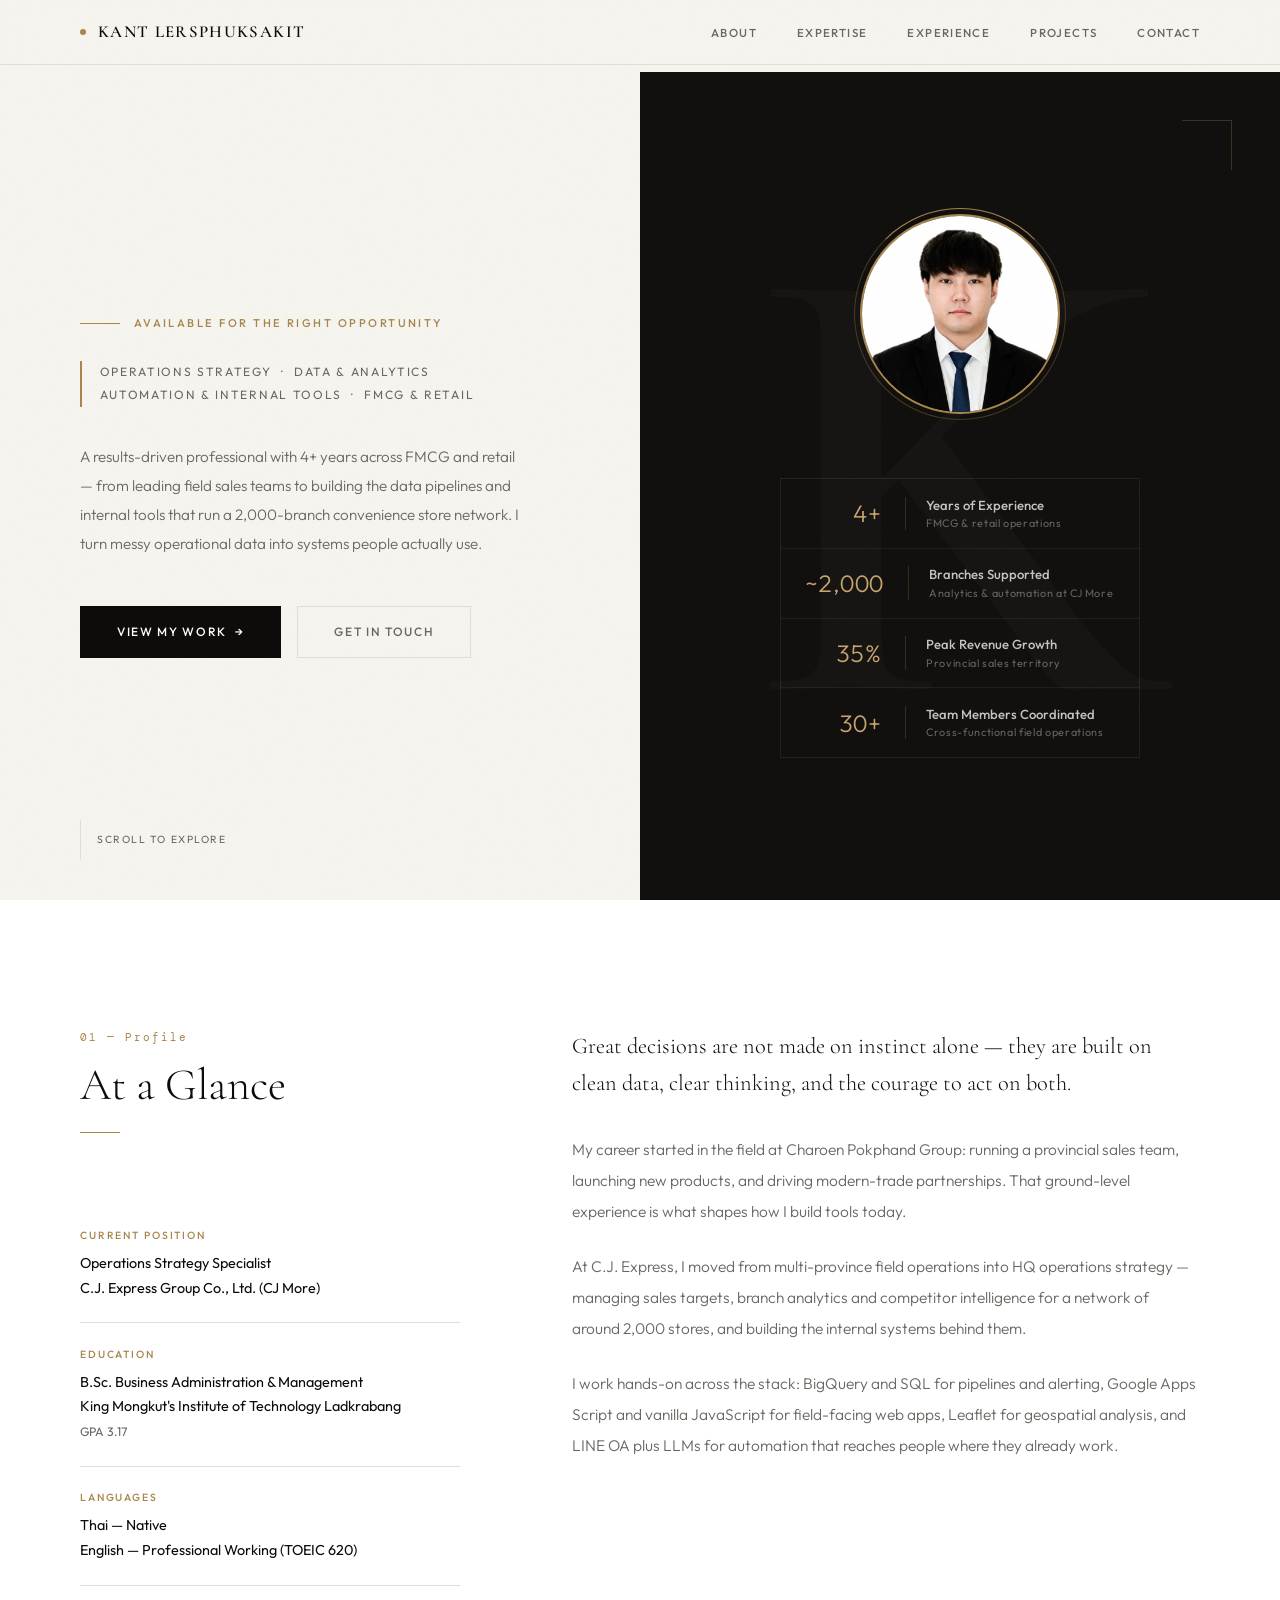
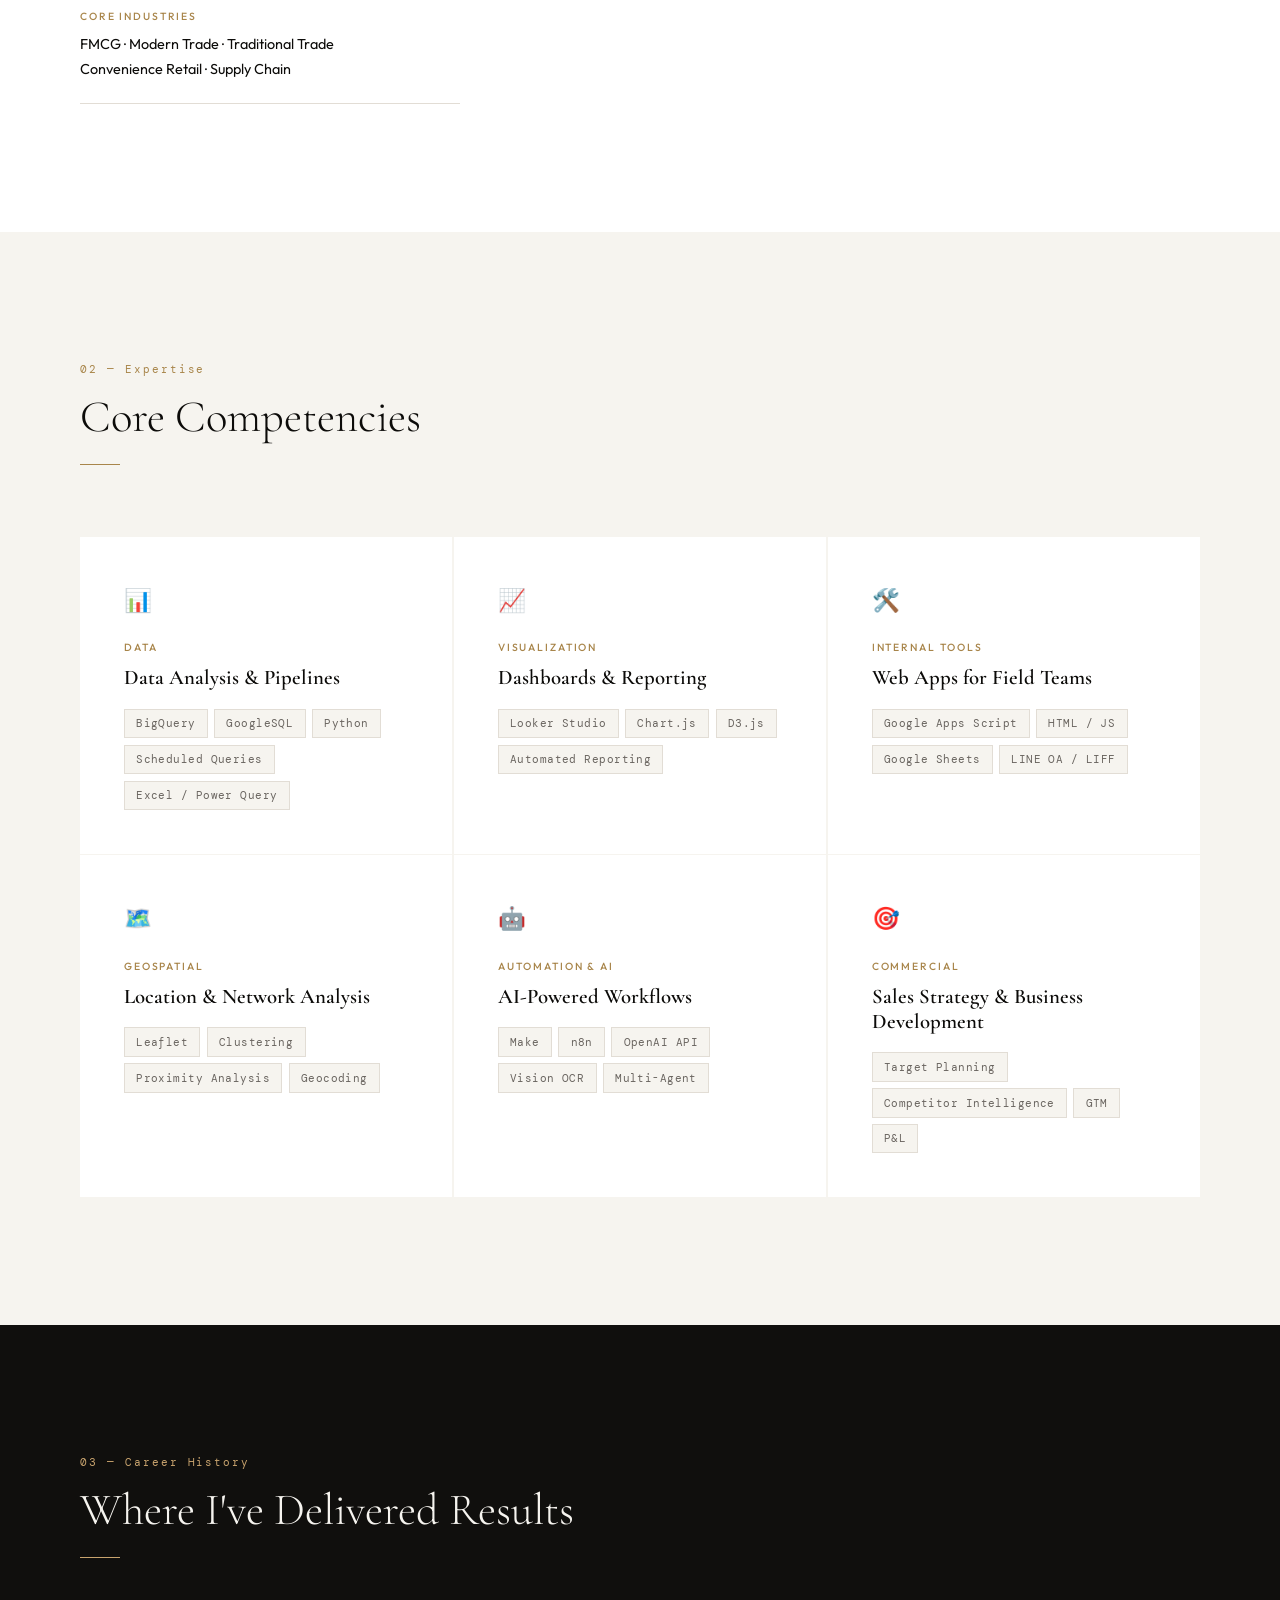
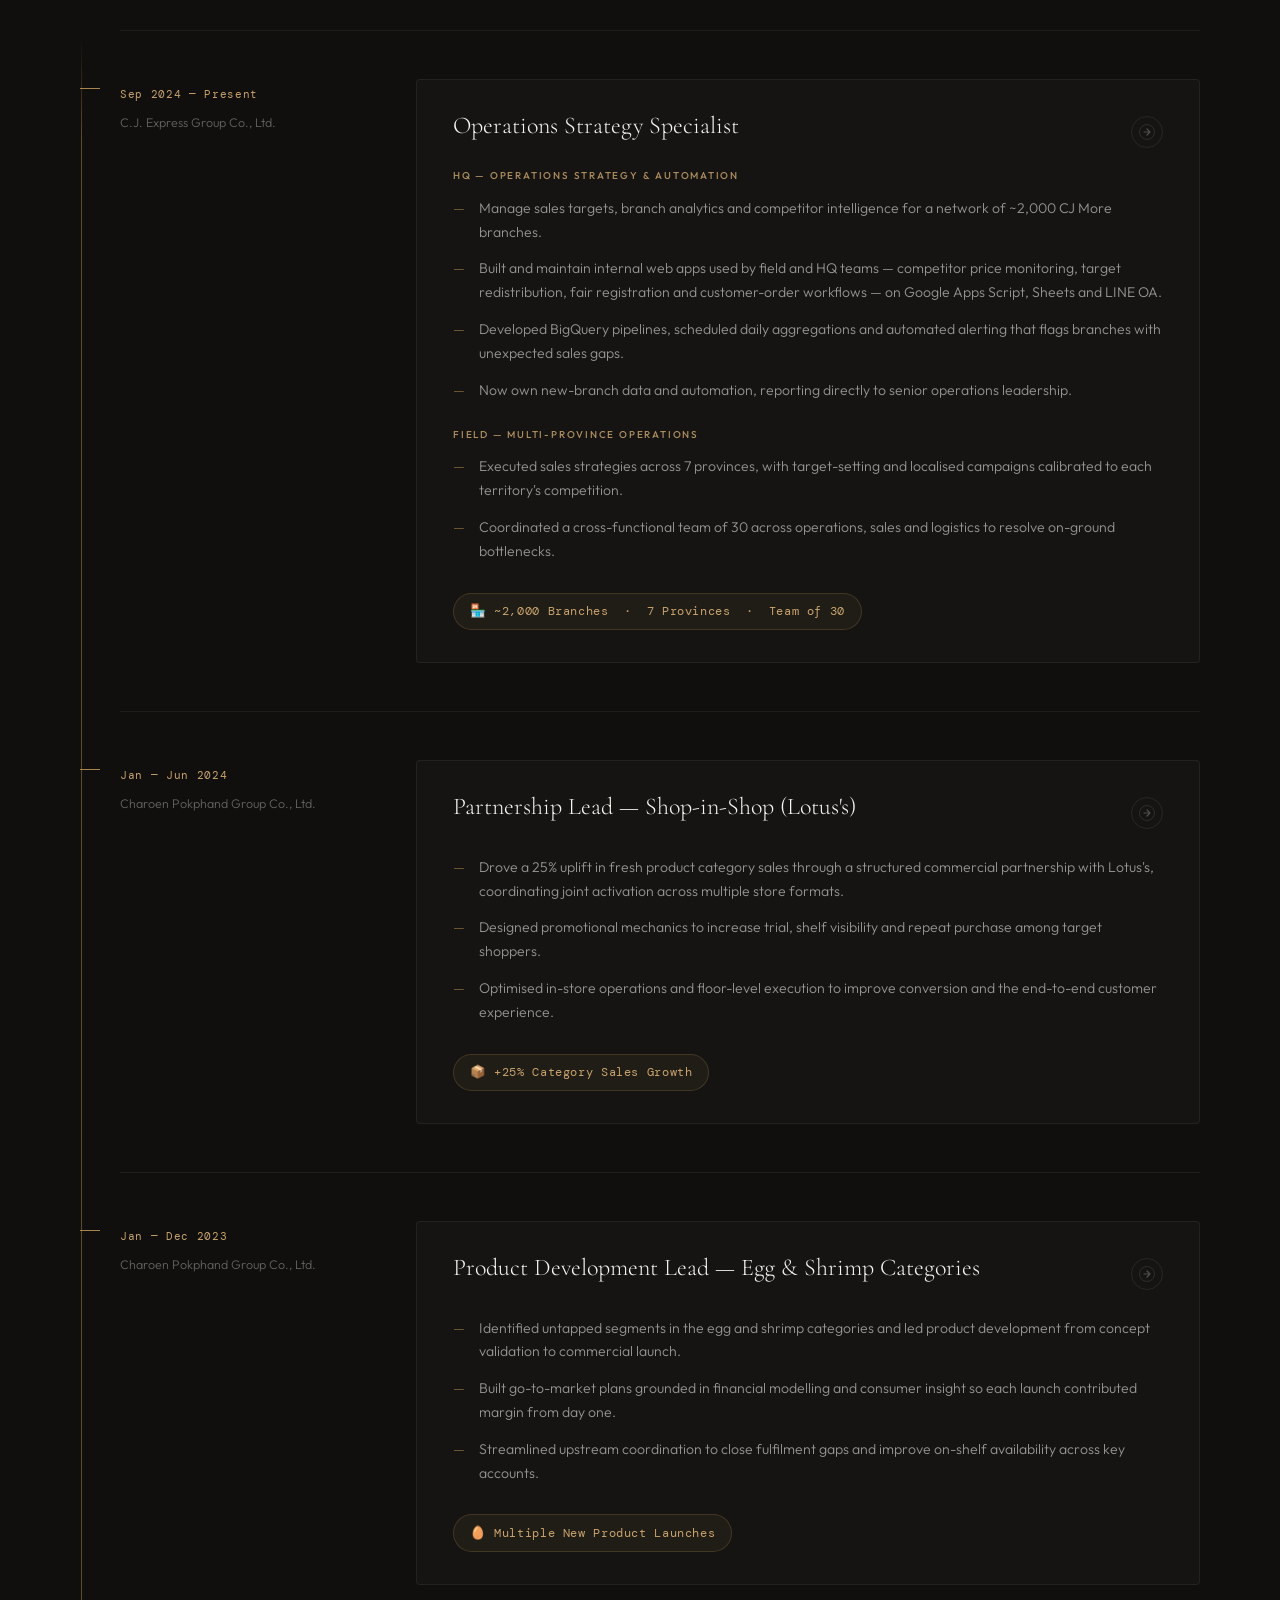
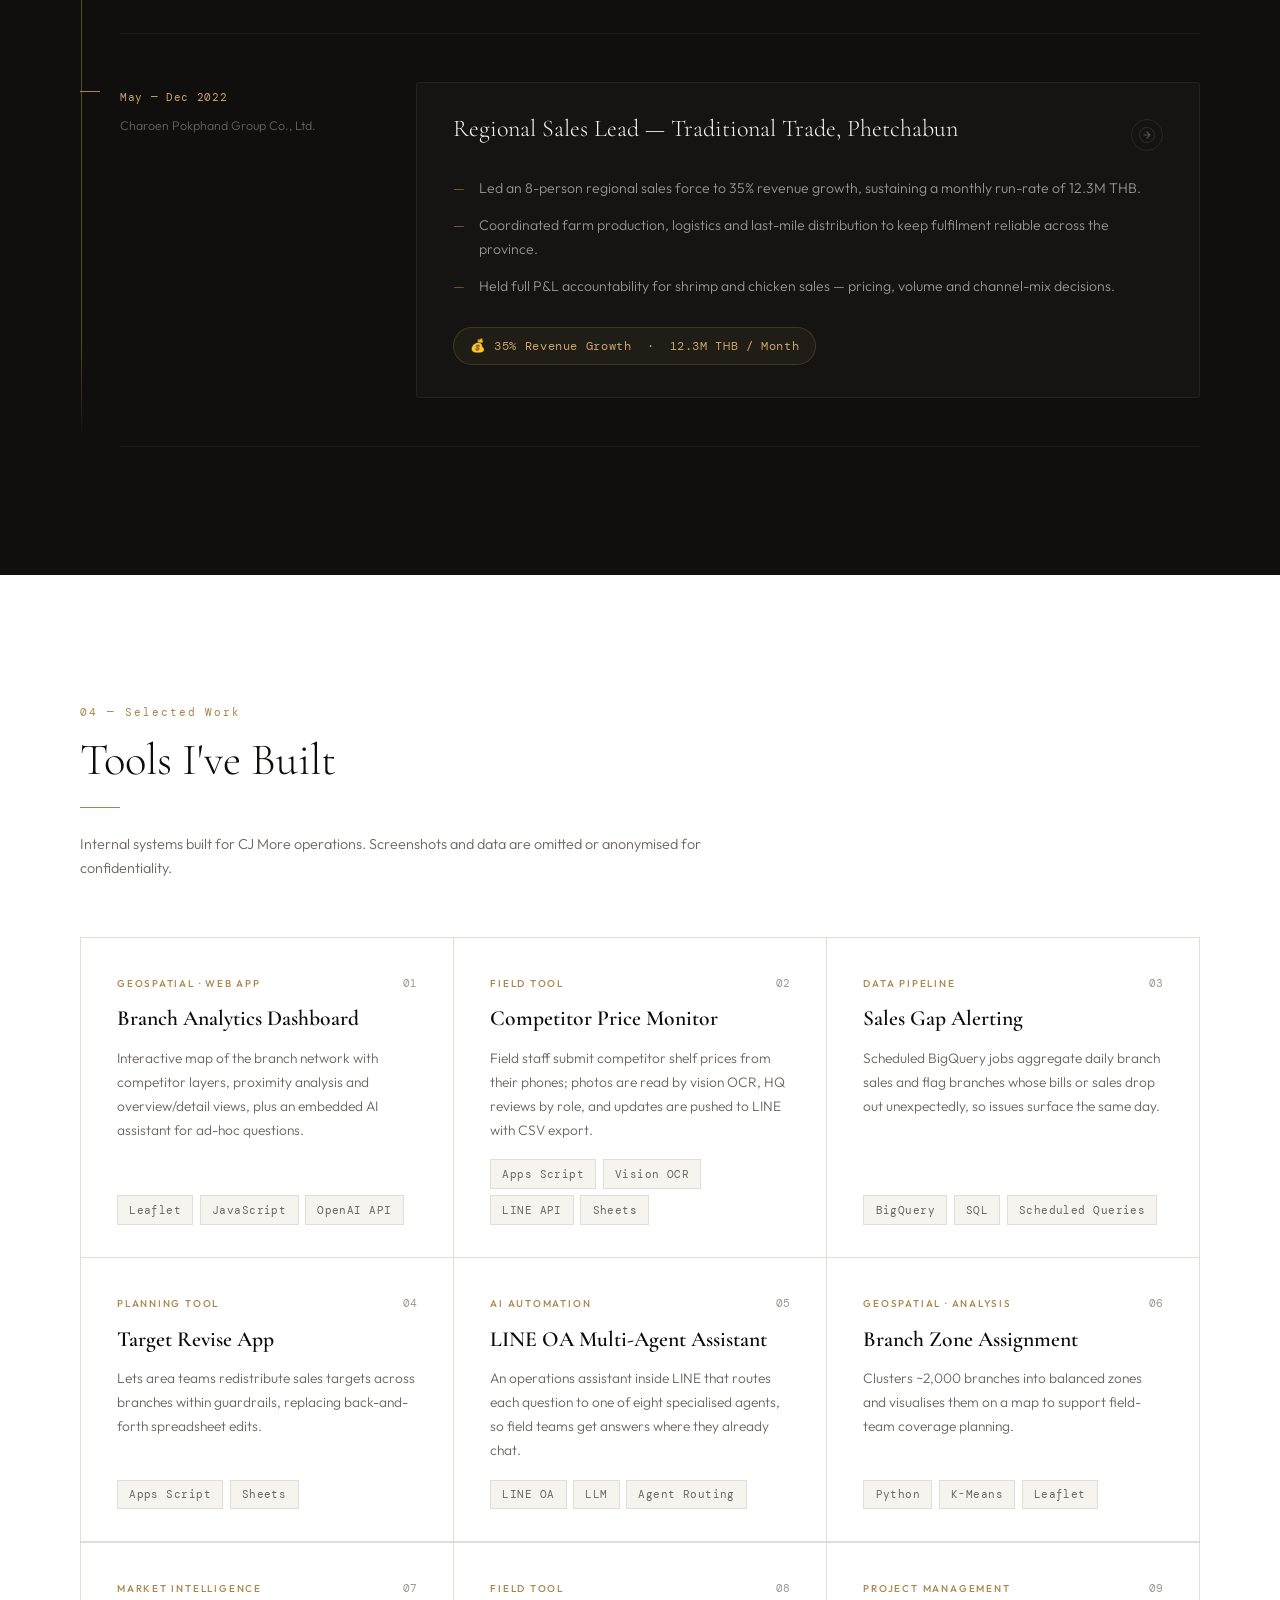
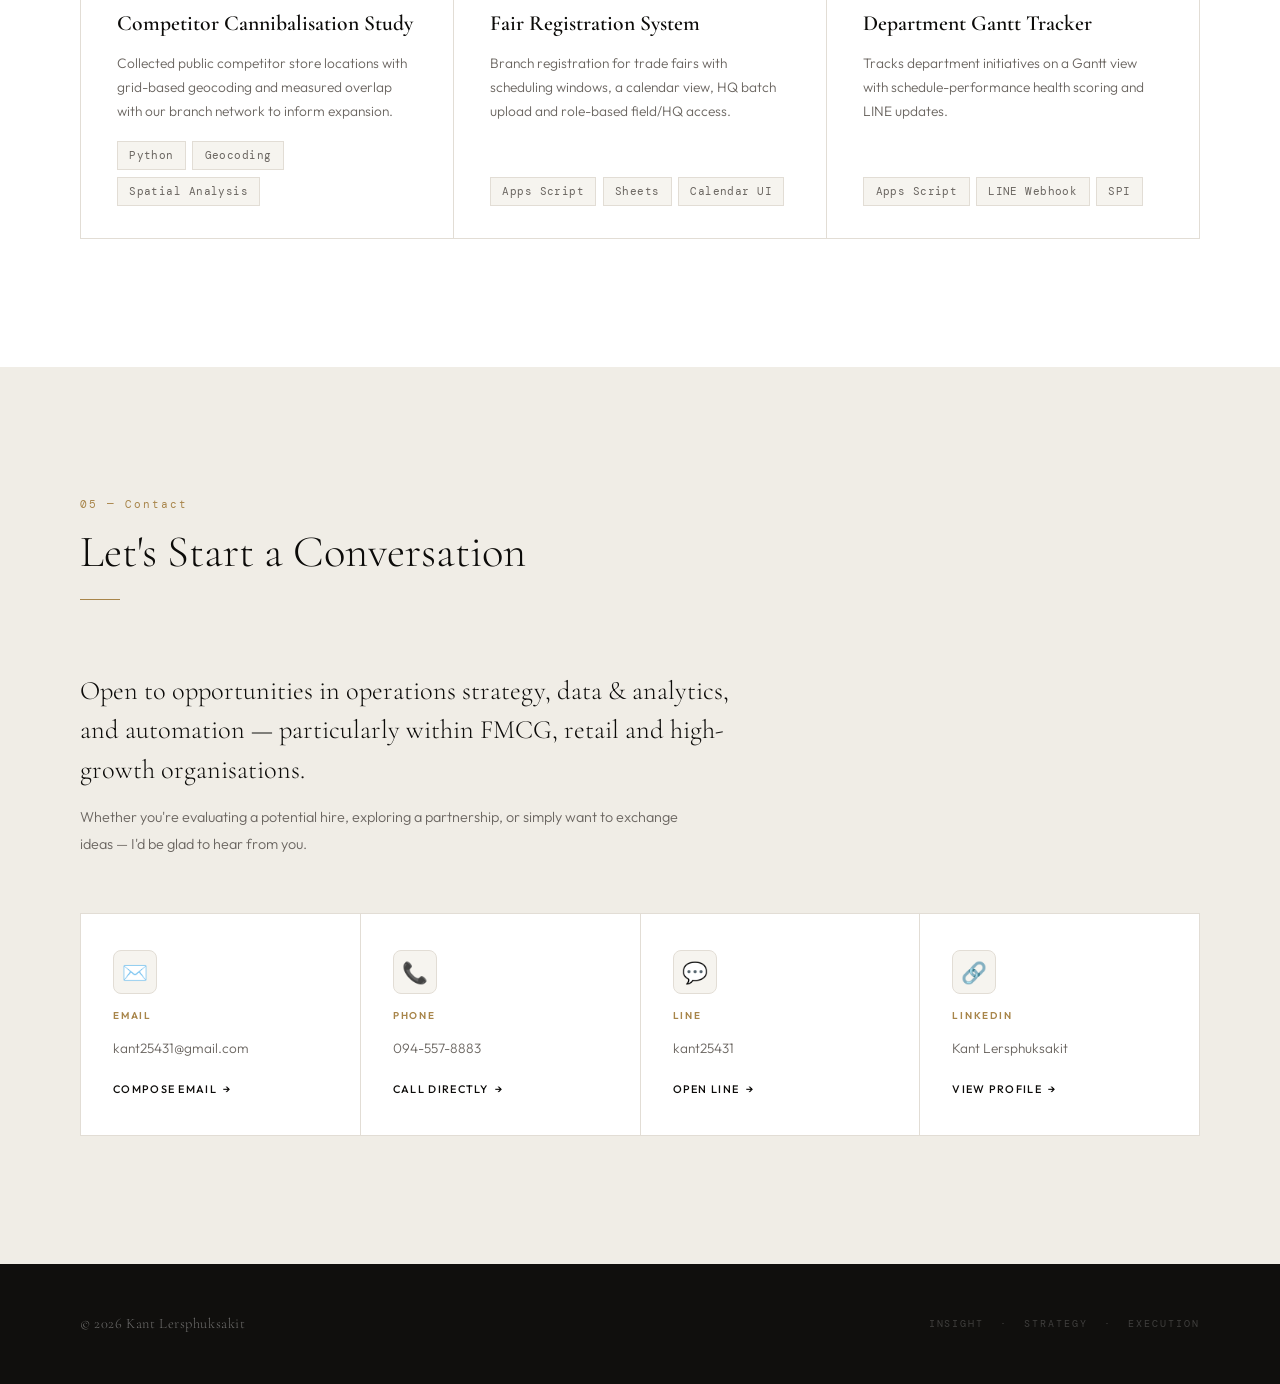
==== commit 1cc44233: "Redesign portfolio for GitHub Pages - Split into index.html, css/, js/ (content in js/data.js), asse" ====
--- a/index.html
+++ b/index.html
@@ -3,253 +3,47 @@
 <head>
 <meta charset="UTF-8">
 <meta name="viewport" content="width=device-width, initial-scale=1.0">
-<title>Kant Lersphuksakit — Strategy & Data Professional</title>
+<title>Kant Lersphuksakit — Operations Strategy & Data Automation</title>
+<meta name="description" content="Kant Lersphuksakit — Operations Strategy Specialist at C.J. Express (CJ More). Branch analytics, BigQuery, and internal automation tools across ~2,000 retail branches.">
+<meta name="author" content="Kant Lersphuksakit">
+<meta name="theme-color" content="#100f0d">
+
+<!-- Open Graph / social preview -->
+<meta property="og:type" content="website">
+<meta property="og:title" content="Kant Lersphuksakit — Operations Strategy & Data Automation">
+<meta property="og:description" content="Branch analytics, BigQuery pipelines and internal automation tools for ~2,000 retail branches.">
+<meta property="og:image" content="assets/profile.jpg">
+<meta name="twitter:card" content="summary">
+
+<link rel="icon" href="data:image/svg+xml,%3Csvg xmlns='http://www.w3.org/2000/svg' viewBox='0 0 64 64'%3E%3Crect width='64' height='64' rx='14' fill='%23100f0d'/%3E%3Ctext x='50%25' y='54%25' text-anchor='middle' dominant-baseline='middle' font-family='Georgia,serif' font-size='38' fill='%23c9a46e'%3EK%3C/text%3E%3C/svg%3E">
+<link rel="preconnect" href="https://fonts.googleapis.com">
+<link rel="preconnect" href="https://fonts.gstatic.com" crossorigin>
 <link href="https://fonts.googleapis.com/css2?family=Cormorant+Garamond:ital,wght@0,300;0,400;0,600;1,300;1,400&family=Outfit:wght@300;400;500;600&family=DM+Mono:wght@400;500&display=swap" rel="stylesheet">
-<style>
-*,*::before,*::after{box-sizing:border-box;margin:0;padding:0}
-:root{
-  --ink:#0c0b09;--paper:#f6f4ef;--paper-alt:#f0ede6;
-  --gold:#a8854a;--gold-light:#c9a46e;--gold-dim:rgba(168,133,74,0.15);
-  --muted:#6a6560;--muted-light:#9b9690;--line:#e2ddd5;
-  --white:#ffffff;--dark:#100f0d;--dark-2:#181613;
-}
-html{scroll-behavior:smooth}
-body{font-family:'Outfit',sans-serif;background:var(--paper);color:var(--ink);font-size:15px;line-height:1.7;overflow-x:hidden}
-body::before{content:'';position:fixed;inset:0;background-image:url("data:image/svg+xml,%3Csvg viewBox='0 0 512 512' xmlns='http://www.w3.org/2000/svg'%3E%3Cfilter id='noise'%3E%3CfeTurbulence type='fractalNoise' baseFrequency='0.75' numOctaves='4' stitchTiles='stitch'/%3E%3C/filter%3E%3Crect width='100%25' height='100%25' filter='url(%23noise)' opacity='0.035'/%3E%3C/svg%3E");pointer-events:none;z-index:999;opacity:.5}
-
-/* NAV */
-nav{position:fixed;top:0;left:0;right:0;z-index:900;display:flex;justify-content:space-between;align-items:center;padding:1.1rem 5rem;background:rgba(246,244,239,0.92);backdrop-filter:blur(16px);border-bottom:1px solid var(--line)}
-.nav-logo{font-family:'Cormorant Garamond',serif;font-size:1.05rem;font-weight:600;letter-spacing:0.08em;text-transform:uppercase;color:var(--ink);text-decoration:none;display:flex;align-items:center;gap:.75rem}
-.nav-logo::before{content:'';display:block;width:6px;height:6px;background:var(--gold);border-radius:50%}
-.nav-links{display:flex;gap:2.5rem;list-style:none}
-.nav-links a{text-decoration:none;color:var(--muted);font-size:0.72rem;letter-spacing:0.12em;text-transform:uppercase;font-weight:500;transition:color .2s;position:relative}
-.nav-links a::after{content:'';position:absolute;bottom:-3px;left:0;width:0;height:1px;background:var(--gold);transition:width .25s}
-.nav-links a:hover{color:var(--ink)}.nav-links a:hover::after{width:100%}
-.nav-toggle{display:none;flex-direction:column;justify-content:space-between;width:24px;height:17px;cursor:pointer;background:none;border:none;padding:0}
-.nav-toggle span{display:block;width:100%;height:1.5px;background:var(--ink);transition:all .3s;transform-origin:left}
-.nav-toggle.open span:nth-child(1){transform:rotate(45deg) translateY(-1px)}
-.nav-toggle.open span:nth-child(2){opacity:0}
-.nav-toggle.open span:nth-child(3){transform:rotate(-45deg) translateY(1px)}
-
-/* HERO */
-#hero{min-height:100vh;display:grid;grid-template-columns:1fr 1fr;padding-top:4.5rem;position:relative}
-.hero-left{display:flex;flex-direction:column;justify-content:center;padding:6rem 4rem 6rem 5rem}
-.hero-eyebrow{font-size:0.7rem;letter-spacing:0.22em;text-transform:uppercase;color:var(--gold);font-weight:500;margin-bottom:1.75rem;display:flex;align-items:center;gap:.85rem}
-.hero-eyebrow::before{content:'';display:block;width:2.5rem;height:1px;background:var(--gold)}
-.hero-title{font-size:0.75rem;letter-spacing:0.14em;text-transform:uppercase;color:var(--muted);margin-bottom:2.25rem;padding-left:1.1rem;border-left:2px solid var(--gold);line-height:1.9}
-.hero-summary{color:var(--muted);max-width:28rem;font-size:0.95rem;line-height:1.9;margin-bottom:3rem;font-weight:300}
-.hero-actions{display:flex;gap:1rem;align-items:center;flex-wrap:wrap}
-.hero-cta{display:inline-flex;align-items:center;gap:.6rem;text-decoration:none;color:var(--white);font-size:0.75rem;letter-spacing:0.14em;text-transform:uppercase;font-weight:500;padding:.9rem 2.25rem;background:var(--ink);border:1px solid var(--ink);transition:all .3s}
-.hero-cta:hover{background:var(--gold);border-color:var(--gold)}
-.hero-cta-ghost{display:inline-flex;align-items:center;gap:.6rem;text-decoration:none;color:var(--muted);font-size:0.75rem;letter-spacing:0.14em;text-transform:uppercase;font-weight:500;padding:.9rem 2.25rem;border:1px solid var(--line);transition:all .3s}
-.hero-cta-ghost:hover{border-color:var(--ink);color:var(--ink)}
-
-/* HERO RIGHT */
-.hero-right{background:var(--dark);display:flex;flex-direction:column;justify-content:center;align-items:center;padding:5rem 4rem;position:relative;overflow:hidden;gap:4rem}
-.hero-right::before{content:'K';font-family:'Cormorant Garamond',serif;font-size:50vw;font-weight:600;color:rgba(255,255,255,0.02);position:absolute;top:50%;left:50%;transform:translate(-50%,-50%);line-height:1;pointer-events:none;white-space:nowrap;user-select:none}
-.hero-right::after{content:'';position:absolute;top:3rem;right:3rem;width:50px;height:50px;border-top:1px solid rgba(168,133,74,0.3);border-right:1px solid rgba(168,133,74,0.3);pointer-events:none}
-
-/* PHOTO */
-.hero-photo-wrap{position:relative;z-index:1;display:flex;flex-direction:column;align-items:center;gap:1.25rem}
-.photo-ring{position:relative;width:200px;height:200px}
-.photo-ring::before{content:'';position:absolute;inset:-6px;border-radius:50%;border:1px solid rgba(168,133,74,0.35);animation:rotate 12s linear infinite;border-top-color:var(--gold)}
-@keyframes rotate{to{transform:rotate(360deg)}}
-.hero-photo{width:200px;height:200px;border-radius:50%;object-fit:cover;border:2px solid var(--gold);display:block;position:relative;z-index:1;transition:transform .4s ease}
-.hero-photo:hover{transform:scale(1.03)}
-.hero-photo-placeholder{width:200px;height:200px;border-radius:50%;border:1px dashed rgba(168,133,74,0.4);display:flex;flex-direction:column;align-items:center;justify-content:center;gap:.5rem;color:rgba(255,255,255,0.2);font-size:0.7rem;letter-spacing:0.1em;text-transform:uppercase;text-align:center;position:relative;z-index:1}
-.hero-photo-placeholder span:first-child{font-size:2rem;opacity:.3}
-
-/* STATS */
-.hero-stats{display:flex;flex-direction:column;gap:0;position:relative;z-index:1;width:100%;max-width:360px;border:1px solid rgba(255,255,255,0.08)}
-.stat{display:flex;align-items:center;gap:1.5rem;padding:1.1rem 1.5rem;border-bottom:1px solid rgba(255,255,255,0.06);transition:background .25s}
-.stat:last-child{border-bottom:none}
-.stat:hover{background:rgba(255,255,255,0.03)}
-.stat-num{font-family:'Outfit',sans-serif;font-size:1.5rem;font-weight:300;color:var(--gold-light);line-height:1;min-width:3.5rem;text-align:right;flex-shrink:0;transition:color .3s;letter-spacing:0.02em}
-.stat-body{border-left:1px solid rgba(168,133,74,0.25);padding-left:1.25rem}
-.stat-title{font-size:0.82rem;font-weight:500;color:rgba(255,255,255,0.75);line-height:1.3}
-.stat-label{font-size:0.68rem;color:rgba(255,255,255,0.3);letter-spacing:0.06em;margin-top:.15rem;line-height:1.3}
-
-/* SCROLL INDICATOR */
-.scroll-indicator{position:absolute;bottom:2.5rem;left:5rem;display:flex;align-items:center;gap:1rem;font-size:0.65rem;letter-spacing:0.15em;text-transform:uppercase;color:var(--muted)}
-.scroll-indicator::before{content:'';display:block;width:1px;height:40px;background:var(--line);animation:scrollPulse 2s ease-in-out infinite}
-@keyframes scrollPulse{0%,100%{opacity:.3;transform:scaleY(1)}50%{opacity:1;transform:scaleY(0.5)}}
-
-/* SECTIONS */
-section{padding:8rem 5rem}
-.section-header{margin-bottom:4.5rem}
-.section-num{font-family:'DM Mono',monospace;font-size:0.68rem;color:var(--gold);letter-spacing:0.18em;display:block;margin-bottom:.85rem}
-.section-title{font-family:'Cormorant Garamond',serif;font-size:clamp(2rem,3.5vw,2.8rem);font-weight:300;line-height:1.15}
-.section-line{width:2.5rem;height:1px;background:var(--gold);margin-top:1.25rem}
-
-/* ABOUT */
-#about{background:var(--white)}
-.about-grid{display:grid;grid-template-columns:1fr 1.65fr;gap:7rem;align-items:start}
-.meta-item{padding:1.4rem 0;border-bottom:1px solid var(--line)}
-.meta-item:first-of-type{border-top:1px solid var(--line)}
-.meta-label{font-size:0.65rem;letter-spacing:0.18em;text-transform:uppercase;color:var(--gold);margin-bottom:.4rem;font-weight:500}
-.meta-value{font-size:0.9rem;color:var(--ink);line-height:1.7}
-.about-text p{color:var(--muted);margin-bottom:1.5rem;line-height:2;font-size:0.97rem;font-weight:300}
-.about-text p:first-child{font-family:'Cormorant Garamond',serif;font-size:1.4rem;font-weight:300;color:var(--ink);line-height:1.65;margin-bottom:2rem}
-
-/* SKILLS */
-#skills{background:var(--paper)}
-.skills-grid{display:grid;grid-template-columns:repeat(3,1fr);gap:1.5px}
-.skill-card{background:var(--white);padding:2.75rem;transition:transform .3s,box-shadow .3s;position:relative;overflow:hidden;cursor:default}
-.skill-card::after{content:'';position:absolute;bottom:0;left:0;width:0;height:2px;background:var(--gold);transition:width .4s}
-.skill-card:hover::after{width:100%}
-.skill-card:hover{transform:translateY(-4px);box-shadow:0 12px 32px rgba(0,0,0,0.06)}
-.skill-icon{font-size:1.4rem;margin-bottom:1.25rem;display:block}
-.skill-cat{font-size:0.65rem;letter-spacing:0.18em;text-transform:uppercase;color:var(--gold);margin-bottom:.6rem;font-weight:500}
-.skill-name{font-family:'Cormorant Garamond',serif;font-size:1.3rem;font-weight:600;margin-bottom:1.1rem;line-height:1.2}
-.skill-tags{display:flex;flex-wrap:wrap;gap:.4rem}
-.tag{font-size:0.68rem;padding:.28rem .7rem;background:var(--paper);color:var(--muted);border:1px solid var(--line);font-family:'DM Mono',monospace;letter-spacing:0.04em;transition:border-color .2s,color .2s}
-.skill-card:hover .tag{border-color:rgba(168,133,74,0.3);color:var(--ink)}
-
-/* EXPERIENCE / TIMELINE */
-#projects{background:var(--dark)}
-#projects .section-title{color:var(--paper)}
-#projects .section-num{color:var(--gold-light)}
-#projects .section-line{background:var(--gold-light)}
-
-.timeline{position:relative;padding-left:2.5rem}
-.timeline::before{content:'';position:absolute;left:0.5px;top:8px;bottom:8px;width:1px;background:linear-gradient(to bottom,transparent 0%,rgba(168,133,74,0.5) 5%,rgba(168,133,74,0.5) 95%,transparent 100%)}
-
-.tl-item{display:grid;grid-template-columns:15rem 1fr;gap:3.5rem;padding:3rem 0;border-bottom:1px solid rgba(255,255,255,0.06);position:relative;transition:opacity .65s ease,transform .65s ease}
-.tl-item.hidden{opacity:0;transform:translateY(20px)}
-.tl-item:first-child{border-top:1px solid rgba(255,255,255,0.06)}
-
-.tl-left{padding-top:.35rem;position:relative}
-.tl-dot{position:absolute;left:-2.5rem;top:.55rem;width:1.25rem;height:1px;background:var(--gold);transition:width .3s}
-.tl-item:hover .tl-dot{width:1.75rem}
-
-.tl-period{font-family:'DM Mono',monospace;font-size:0.7rem;color:var(--gold-light);letter-spacing:0.06em;display:block;margin-bottom:.6rem}
-.tl-company{font-size:0.78rem;color:rgba(255,255,255,0.3);line-height:1.6;font-weight:300}
-
-.tl-card{background:rgba(255,255,255,0.025);border:1px solid rgba(255,255,255,0.06);border-radius:4px;padding:2rem 2.25rem;transition:background .3s,border-color .3s;cursor:pointer}
-.tl-item:hover .tl-card{background:rgba(255,255,255,0.045);border-color:rgba(168,133,74,0.2)}
-
-.tl-card-top{display:flex;align-items:flex-start;justify-content:space-between;gap:1rem;margin-bottom:1.25rem}
-.tl-role{font-family:'Cormorant Garamond',serif;font-size:1.5rem;font-weight:300;color:var(--paper);line-height:1.2}
-
-.tl-expand-btn{flex-shrink:0;margin-top:.25rem;color:rgba(255,255,255,0.25);transition:color .25s,transform .25s;display:flex;align-items:center;justify-content:center;width:32px;height:32px;border:1px solid rgba(255,255,255,0.08);border-radius:50%}
-.tl-item:hover .tl-expand-btn{color:var(--gold-light);border-color:rgba(168,133,74,0.4);transform:translateX(3px)}
-
-.exp-bullets{list-style:none}
-.exp-bullets li{color:rgba(255,255,255,0.48);font-size:0.88rem;padding:.4rem 0;display:flex;gap:.85rem;font-weight:300;line-height:1.7}
-.exp-bullets li::before{content:'—';color:var(--gold);flex-shrink:0;opacity:.7}
-
-.exp-highlight{display:inline-flex;align-items:center;gap:.5rem;margin-top:1.4rem;font-family:'DM Mono',monospace;font-size:0.78rem;color:var(--gold-light);background:rgba(168,133,74,0.08);border:1px solid rgba(168,133,74,0.25);border-radius:999px;padding:.45rem 1rem;letter-spacing:0.05em}
-
-/* CONTACT */
-#contact{background:var(--paper-alt)}
-.contact-intro{font-family:'Cormorant Garamond',serif;font-size:1.65rem;font-weight:300;line-height:1.5;color:var(--ink);margin-bottom:.85rem;max-width:42rem}
-.contact-sub{color:var(--muted);font-size:0.9rem;line-height:1.85;margin-bottom:3.5rem;max-width:38rem;font-weight:300}
-.contact-cards{display:grid;grid-template-columns:repeat(4,1fr);gap:1px;background:var(--line);border:1px solid var(--line)}
-.contact-card{display:flex;flex-direction:column;align-items:flex-start;gap:.85rem;padding:2.25rem 2rem;background:var(--white);text-decoration:none;color:var(--ink);position:relative;overflow:hidden;transition:background .25s}
-.contact-card::after{content:'';position:absolute;bottom:0;left:0;width:0;height:2px;background:var(--gold);transition:width .35s}
-.contact-card:hover{background:var(--paper)}
-.contact-card:hover::after{width:100%}
-.cc-icon{font-size:1.3rem;line-height:1;background:var(--paper);border-radius:8px;width:44px;height:44px;display:inline-flex;align-items:center;justify-content:center;border:1px solid var(--line);transition:border-color .25s}
-.contact-card:hover .cc-icon{border-color:rgba(168,133,74,0.4)}
-.cc-label{font-size:0.62rem;letter-spacing:0.18em;text-transform:uppercase;color:var(--gold);font-weight:600}
-.cc-value{font-size:0.85rem;color:var(--muted);word-break:break-all;line-height:1.5;font-weight:300}
-.cc-action{margin-top:auto;padding-top:.5rem;font-size:0.68rem;letter-spacing:0.12em;text-transform:uppercase;color:var(--ink);display:flex;align-items:center;gap:.4rem;font-weight:500}
-.cc-action span{transition:transform .25s;display:inline-block}
-.contact-card:hover .cc-action span{transform:translateX(5px)}
-
-/* FOOTER */
-footer{background:var(--dark);color:rgba(255,255,255,0.25);padding:3rem 5rem;display:flex;justify-content:space-between;align-items:center;font-size:0.68rem;letter-spacing:0.1em}
-.footer-left{font-family:'Cormorant Garamond',serif;font-size:0.9rem;font-weight:300;color:rgba(255,255,255,0.35);letter-spacing:0.04em}
-.footer-right{font-family:'DM Mono',monospace;letter-spacing:0.2em;font-size:0.62rem;color:rgba(255,255,255,0.15);text-transform:uppercase}
-
-/* MODAL */
-.modal-overlay{position:fixed;inset:0;z-index:9000;background:rgba(12,11,9,0.82);backdrop-filter:blur(8px);display:flex;align-items:center;justify-content:center;padding:2rem;opacity:0;pointer-events:none;transition:opacity .3s}
-.modal-overlay.open{opacity:1;pointer-events:all}
-.modal-box{background:var(--dark-2);max-width:680px;width:100%;position:relative;transform:translateY(24px) scale(.98);transition:transform .38s cubic-bezier(.22,1,.36,1);overflow:hidden;border:1px solid rgba(255,255,255,0.07)}
-.modal-overlay.open .modal-box{transform:translateY(0) scale(1)}
-.modal-close{position:absolute;top:1.25rem;right:1.25rem;z-index:10;background:rgba(0,0,0,0.4);border:1px solid rgba(255,255,255,0.12);cursor:pointer;color:rgba(255,255,255,0.6);width:34px;height:34px;display:flex;align-items:center;justify-content:center;border-radius:50%;font-size:0.85rem;transition:all .2s}
-.modal-close:hover{color:var(--white);border-color:rgba(255,255,255,0.4);background:rgba(0,0,0,0.7)}
-.modal-header{padding:1.75rem 2rem 1.25rem;border-bottom:1px solid rgba(255,255,255,0.06)}
-.modal-eyebrow{font-size:0.62rem;letter-spacing:0.18em;text-transform:uppercase;color:var(--gold);font-weight:600;margin-bottom:.3rem}
-.modal-company{font-size:0.72rem;color:rgba(255,255,255,0.3);letter-spacing:0.05em;margin-bottom:.45rem}
-.modal-title{font-family:'Cormorant Garamond',serif;font-size:1.4rem;font-weight:300;color:var(--paper);line-height:1.25}
-
-/* GALLERY */
-.modal-gallery{display:flex;overflow-x:auto;scroll-snap-type:x mandatory;-webkit-overflow-scrolling:touch;scrollbar-width:none;cursor:grab}
-.modal-gallery::-webkit-scrollbar{display:none}
-.modal-gallery.grabbing{cursor:grabbing}
-.mg-slide{flex:0 0 100%;scroll-snap-align:start;display:flex;flex-direction:column}
-.mg-img{width:100%;aspect-ratio:16/9;background:var(--ink);display:flex;align-items:center;justify-content:center;overflow:hidden}
-.mg-img img{width:100%;height:100%;object-fit:cover;display:block}
-.mg-placeholder{display:flex;flex-direction:column;align-items:center;gap:.75rem;color:rgba(255,255,255,0.15)}
-.mg-placeholder span{font-size:0.7rem;letter-spacing:0.12em;text-transform:uppercase}
-.mg-caption{padding:1.25rem 2rem 1.5rem;border-top:1px solid rgba(255,255,255,0.05)}
-.mg-caption-label{font-size:0.62rem;letter-spacing:0.15em;text-transform:uppercase;color:var(--gold);margin-bottom:.4rem;font-weight:500}
-.mg-caption-text{font-size:0.9rem;color:rgba(255,255,255,0.65);line-height:1.75;font-weight:300}
-.modal-dots{display:flex;justify-content:center;gap:.5rem;padding:.75rem 2rem 1.25rem;border-top:1px solid rgba(255,255,255,0.05)}
-.modal-dot{width:5px;height:5px;border-radius:50%;background:rgba(255,255,255,0.2);transition:background .25s,transform .25s;cursor:pointer;border:none;padding:0}
-.modal-dot.active{background:var(--gold);transform:scale(1.3)}
-.modal-arrow{position:absolute;top:50%;transform:translateY(-50%);z-index:5;background:rgba(0,0,0,0.45);border:1px solid rgba(255,255,255,0.1);color:rgba(255,255,255,0.5);cursor:pointer;width:36px;height:36px;border-radius:50%;display:flex;align-items:center;justify-content:center;transition:all .2s}
-.modal-arrow:hover{background:rgba(0,0,0,0.7);color:var(--white)}
-.modal-arrow.prev{left:.85rem}
-.modal-arrow.next{right:.85rem}
-.modal-arrow:disabled{opacity:0;pointer-events:none}
-
-/* ANIMATIONS */
-@keyframes fadeUp{from{opacity:0;transform:translateY(28px)}to{opacity:1;transform:translateY(0)}}
-.hero-eyebrow{animation:fadeUp .7s ease both}
-.hero-title{animation:fadeUp .7s .2s ease both}
-.hero-summary{animation:fadeUp .7s .3s ease both}
-.hero-actions{animation:fadeUp .7s .4s ease both}
-.hero-photo-wrap{animation:fadeUp .7s .2s ease both}
-.hero-stats{animation:fadeUp .7s .35s ease both}
-
-/* RESPONSIVE */
-@media(max-width:1100px){nav{padding:1.1rem 3rem}section{padding:7rem 3rem}.hero-left{padding:6rem 3rem 6rem 3rem}.hero-right{padding:5rem 3rem}footer{padding:2.5rem 3rem}.scroll-indicator{left:3rem}}
-@media(max-width:900px){
-  nav{padding:1rem 1.5rem}
-  .nav-links{display:none;position:fixed;top:60px;left:0;right:0;background:rgba(246,244,239,0.98);backdrop-filter:blur(16px);flex-direction:column;padding:2rem;gap:1.5rem;border-bottom:1px solid var(--line)}
-  .nav-links.open{display:flex}.nav-toggle{display:flex}
-  #hero{grid-template-columns:1fr;min-height:auto;padding-top:4rem}
-  .hero-left{padding:4rem 1.75rem 3rem;order:2}.hero-right{order:1;padding:4rem 1.75rem 3rem;min-height:auto;gap:3rem}
-  .photo-ring,.hero-photo{width:150px;height:150px}
-  section{padding:5rem 1.75rem}
-  .about-grid{grid-template-columns:1fr;gap:3.5rem}
-  .skills-grid{grid-template-columns:1fr 1fr}
-  .timeline{padding-left:1.75rem}
-  .tl-item{grid-template-columns:1fr;gap:.75rem;padding:2.5rem 0}
-  .tl-dot{left:-2.2rem;transform:translateX(50%)}
-  .tl-card{padding:1.5rem}
-  .contact-cards{grid-template-columns:1fr 1fr}
-  footer{flex-direction:column;gap:.75rem;text-align:center;padding:2.5rem 1.75rem}
-  .scroll-indicator{display:none}.hero-stats{max-width:100%}
-}
-@media(max-width:560px){
-  .skills-grid{grid-template-columns:1fr}
-  .contact-cards{grid-template-columns:1fr}
-  .hero-actions{flex-direction:column;align-items:flex-start}
-  .hero-cta,.hero-cta-ghost{width:100%;justify-content:center}
-}
-</style>
+<link rel="stylesheet" href="css/style.css">
+<script>document.documentElement.classList.add('js');</script>
 </head>
 <body>
 
 <nav>
   <a href="#hero" class="nav-logo">Kant Lersphuksakit</a>
-  <button class="nav-toggle" id="navToggle"><span></span><span></span><span></span></button>
+  <button class="nav-toggle" id="navToggle" aria-label="Toggle menu" aria-expanded="false"><span></span><span></span><span></span></button>
   <ul class="nav-links" id="navLinks">
     <li><a href="#about">About</a></li>
     <li><a href="#skills">Expertise</a></li>
-    <li><a href="#projects">Experience</a></li>
+    <li><a href="#experience">Experience</a></li>
+    <li><a href="#projects">Projects</a></li>
     <li><a href="#contact">Contact</a></li>
   </ul>
 </nav>
 
-<section id="hero" style="position:relative">
+<main>
+
+<!-- ============ HERO ============ -->
+<section id="hero">
   <div class="hero-left">
     <div class="hero-eyebrow">Available for the Right Opportunity</div>
-    <div class="hero-title">Operations Strategy &nbsp;·&nbsp; Data Intelligence<br>Business Development &nbsp;·&nbsp; FMCG &amp; Retail</div>
-    <p class="hero-summary">A results-driven professional with close to 4 years of experience transforming complex data into decisive action. I bridge the gap between field-level execution and board-level strategy — using analytics, automation, and commercial instinct to move markets.</p>
+    <div class="hero-title">Operations Strategy &nbsp;·&nbsp; Data &amp; Analytics<br>Automation &amp; Internal Tools &nbsp;·&nbsp; FMCG &amp; Retail</div>
+    <p class="hero-summary">A results-driven professional with 4+ years across FMCG and retail — from leading field sales teams to building the data pipelines and internal tools that run a 2,000-branch convenience store network. I turn messy operational data into systems people actually use.</p>
     <div class="hero-actions">
       <a href="#projects" class="hero-cta">View My Work &nbsp;→</a>
       <a href="#contact" class="hero-cta-ghost">Get in Touch</a>
@@ -258,20 +52,21 @@
   <div class="hero-right">
     <div class="hero-photo-wrap">
       <div class="photo-ring">
-        <img id="hero-photo-img" src="[data-uri]" alt="Kant Lersphuksakit" class="hero-photo" onerror="this.style.display='none';document.querySelector('.hero-photo-placeholder').style.display='flex';">
-        <div class="hero-photo-placeholder" style="display:none"><span>📷</span><span>Profile Photo</span></div>
+        <img id="hero-photo-img" src="assets/profile.jpg" alt="Kant Lersphuksakit" class="hero-photo" width="200" height="200">
+        <div class="hero-photo-placeholder" id="hero-photo-placeholder"><span>K</span><span>Profile Photo</span></div>
       </div>
     </div>
     <div class="hero-stats">
-      <div class="stat"><span class="stat-num">4</span><div class="stat-body"><div class="stat-title">Years of Experience</div><div class="stat-label">FMCG &amp; Retail Operations</div></div></div>
-      <div class="stat"><span class="stat-num">35%</span><div class="stat-body"><div class="stat-title">Peak Revenue Growth</div><div class="stat-label">Provincial sales territory</div></div></div>
-      <div class="stat"><span class="stat-num">30+</span><div class="stat-body"><div class="stat-title">Team Members Led</div><div class="stat-label">Cross-functional operations</div></div></div>
-      <div class="stat"><span class="stat-num">7</span><div class="stat-body"><div class="stat-title">Provinces Managed</div><div class="stat-label">Multi-territory coverage</div></div></div>
+      <div class="stat"><span class="stat-num" data-target="4" data-suffix="+">4+</span><div class="stat-body"><div class="stat-title">Years of Experience</div><div class="stat-label">FMCG &amp; retail operations</div></div></div>
+      <div class="stat"><span class="stat-num" data-target="2000" data-prefix="~">~2,000</span><div class="stat-body"><div class="stat-title">Branches Supported</div><div class="stat-label">Analytics &amp; automation at CJ More</div></div></div>
+      <div class="stat"><span class="stat-num" data-target="35" data-suffix="%">35%</span><div class="stat-body"><div class="stat-title">Peak Revenue Growth</div><div class="stat-label">Provincial sales territory</div></div></div>
+      <div class="stat"><span class="stat-num" data-target="30" data-suffix="+">30+</span><div class="stat-body"><div class="stat-title">Team Members Coordinated</div><div class="stat-label">Cross-functional field operations</div></div></div>
     </div>
   </div>
   <div class="scroll-indicator">Scroll to explore</div>
 </section>
 
+<!-- ============ ABOUT ============ -->
 <section id="about">
   <div class="about-grid">
     <div>
@@ -280,20 +75,21 @@
         <h2 class="section-title">At a Glance</h2>
         <div class="section-line"></div>
       </div>
-      <div class="meta-item"><div class="meta-label">Education</div><div class="meta-value">B.Sc. Business Administration &amp; Management<br>King Mongkut's Institute of Technology Ladkrabang<br><span style="color:var(--muted);font-size:.85em">GPA 3.17</span></div></div>
-      <div class="meta-item"><div class="meta-label">Languages</div><div class="meta-value">Thai — Native Proficiency<br>English — Professional Working (TOEIC 620)</div></div>
-      <div class="meta-item"><div class="meta-label">Current Position</div><div class="meta-value">Operations Strategy Specialist<br>C.J. Express Group Co., Ltd.</div></div>
-      <div class="meta-item"><div class="meta-label">Core Industries</div><div class="meta-value">FMCG · Modern Trade · Traditional Trade<br>Retail Operations · Supply Chain</div></div>
+      <div class="meta-item"><div class="meta-label">Current Position</div><div class="meta-value">Operations Strategy Specialist<br>C.J. Express Group Co., Ltd. (CJ More)</div></div>
+      <div class="meta-item"><div class="meta-label">Education</div><div class="meta-value">B.Sc. Business Administration &amp; Management<br>King Mongkut's Institute of Technology Ladkrabang<br><span class="meta-sub">GPA 3.17</span></div></div>
+      <div class="meta-item"><div class="meta-label">Languages</div><div class="meta-value">Thai — Native<br>English — Professional Working (TOEIC 620)</div></div>
+      <div class="meta-item"><div class="meta-label">Core Industries</div><div class="meta-value">FMCG · Modern Trade · Traditional Trade<br>Convenience Retail · Supply Chain</div></div>
     </div>
     <div class="about-text">
       <p>Great decisions are not made on instinct alone — they are built on clean data, clear thinking, and the courage to act on both.</p>
-      <p>With experience spanning Charoen Pokphand Group and C.J. Express Group, I have navigated the full commercial lifecycle: from launching new products into competitive categories to driving regional sales performance across seven provinces.</p>
-      <p>I design systems that make insight actionable. Whether deploying automated reporting pipelines, re-engineering a sales territory's incentive structure, or coordinating a cross-functional team of 30 toward a shared quarterly target — I operate at the intersection of strategy and execution.</p>
-      <p>Beyond conventional tools, I actively apply AI-driven automation — including workflow orchestration via Make and n8n — to eliminate reporting latency and surface opportunities before they become urgent.</p>
-    </div>
-  </div>
-</section>
-
+      <p>My career started in the field at Charoen Pokphand Group: running a provincial sales team, launching new products, and driving modern-trade partnerships. That ground-level experience is what shapes how I build tools today.</p>
+      <p>At C.J. Express, I moved from multi-province field operations into HQ operations strategy — managing sales targets, branch analytics and competitor intelligence for a network of around 2,000 stores, and building the internal systems behind them.</p>
+      <p>I work hands-on across the stack: BigQuery and SQL for pipelines and alerting, Google Apps Script and vanilla JavaScript for field-facing web apps, Leaflet for geospatial analysis, and LINE OA plus LLMs for automation that reaches people where they already work.</p>
+    </div>
+  </div>
+</section>
+
+<!-- ============ SKILLS ============ -->
 <section id="skills">
   <div class="section-header">
     <span class="section-num">02 — Expertise</span>
@@ -301,16 +97,17 @@
     <div class="section-line"></div>
   </div>
   <div class="skills-grid">
-    <div class="skill-card"><span class="skill-icon">📊</span><div class="skill-cat">Analytics</div><div class="skill-name">Data Analysis &amp; Intelligence</div><div class="skill-tags"><span class="tag">SQL</span><span class="tag">BigQuery</span><span class="tag">Python</span><span class="tag">Excel</span></div></div>
-    <div class="skill-card"><span class="skill-icon">📈</span><div class="skill-cat">Visualization</div><div class="skill-name">Performance Dashboards &amp; Reporting</div><div class="skill-tags"><span class="tag">Looker Studio</span><span class="tag">Dashboard Design</span><span class="tag">Automated Reporting</span><span class="tag">Web Design</span></div></div>
-    <div class="skill-card"><span class="skill-icon">🎯</span><div class="skill-cat">Strategy</div><div class="skill-name">Sales Strategy &amp; Territory Planning</div><div class="skill-tags"><span class="tag">Target Planning</span><span class="tag">Campaign Design</span><span class="tag">Market Analysis</span></div></div>
-    <div class="skill-card"><span class="skill-icon">🤝</span><div class="skill-cat">Commercial</div><div class="skill-name">Business Development</div><div class="skill-tags"><span class="tag">FMCG</span><span class="tag">Retail</span><span class="tag">Product Development</span><span class="tag">P&amp;L Management</span></div></div>
-    <div class="skill-card"><span class="skill-icon">🤖</span><div class="skill-cat">Automation</div><div class="skill-name">AI-Powered Workflow Automation</div><div class="skill-tags"><span class="tag">Make</span><span class="tag">n8n</span><span class="tag">AI Automation</span><span class="tag">Workflow Ops</span></div></div>
-    <div class="skill-card"><span class="skill-icon">💬</span><div class="skill-cat">AI Proficiency</div><div class="skill-name">LLM &amp; Prompt Engineering</div><div class="skill-tags"><span class="tag">Prompt Design</span><span class="tag">LLM Optimization</span><span class="tag">AI Integration</span></div></div>
-  </div>
-</section>
-
-<section id="projects">
+    <div class="skill-card"><span class="skill-icon">📊</span><div class="skill-cat">Data</div><div class="skill-name">Data Analysis &amp; Pipelines</div><div class="skill-tags"><span class="tag">BigQuery</span><span class="tag">GoogleSQL</span><span class="tag">Python</span><span class="tag">Scheduled Queries</span><span class="tag">Excel / Power Query</span></div></div>
+    <div class="skill-card"><span class="skill-icon">📈</span><div class="skill-cat">Visualization</div><div class="skill-name">Dashboards &amp; Reporting</div><div class="skill-tags"><span class="tag">Looker Studio</span><span class="tag">Chart.js</span><span class="tag">D3.js</span><span class="tag">Automated Reporting</span></div></div>
+    <div class="skill-card"><span class="skill-icon">🛠️</span><div class="skill-cat">Internal Tools</div><div class="skill-name">Web Apps for Field Teams</div><div class="skill-tags"><span class="tag">Google Apps Script</span><span class="tag">HTML / JS</span><span class="tag">Google Sheets</span><span class="tag">LINE OA / LIFF</span></div></div>
+    <div class="skill-card"><span class="skill-icon">🗺️</span><div class="skill-cat">Geospatial</div><div class="skill-name">Location &amp; Network Analysis</div><div class="skill-tags"><span class="tag">Leaflet</span><span class="tag">Clustering</span><span class="tag">Proximity Analysis</span><span class="tag">Geocoding</span></div></div>
+    <div class="skill-card"><span class="skill-icon">🤖</span><div class="skill-cat">Automation &amp; AI</div><div class="skill-name">AI-Powered Workflows</div><div class="skill-tags"><span class="tag">Make</span><span class="tag">n8n</span><span class="tag">OpenAI API</span><span class="tag">Vision OCR</span><span class="tag">Multi-Agent</span></div></div>
+    <div class="skill-card"><span class="skill-icon">🎯</span><div class="skill-cat">Commercial</div><div class="skill-name">Sales Strategy &amp; Business Development</div><div class="skill-tags"><span class="tag">Target Planning</span><span class="tag">Competitor Intelligence</span><span class="tag">GTM</span><span class="tag">P&amp;L</span></div></div>
+  </div>
+</section>
+
+<!-- ============ EXPERIENCE ============ -->
+<section id="experience">
   <div class="section-header">
     <span class="section-num">03 — Career History</span>
     <h2 class="section-title">Where I've Delivered Results</h2>
@@ -320,26 +117,32 @@
 
     <div class="tl-item" data-exp="cj">
       <div class="tl-left"><div class="tl-dot"></div><span class="tl-period">Sep 2024 — Present</span><div class="tl-company">C.J. Express Group Co., Ltd.</div></div>
-      <div class="tl-card">
-        <div class="tl-card-top"><div class="tl-role">Operations Strategy Specialist</div><div class="tl-expand-btn"><svg width="16" height="16" viewBox="0 0 16 16" fill="none"><circle cx="8" cy="8" r="7.5" stroke="currentColor" stroke-opacity=".4"/><path d="M5 8h6M8 5l3 3-3 3" stroke="currentColor" stroke-width="1.2" stroke-linecap="round" stroke-linejoin="round"/></svg></div></div>
-        <ul class="exp-bullets">
-          <li>Architected and executed multi-provincial sales strategies across 7 provinces, encompassing target-setting frameworks and localised campaign design calibrated to each territory's competitive landscape.</li>
-          <li>Coordinated a cross-functional team of 30, driving alignment between operations, sales, and logistics to resolve bottlenecks and sustain on-ground performance momentum.</li>
-          <li>Conducted systematic competitor intelligence and field assessments to identify white-space growth opportunities on a per-area basis.</li>
-          <li>Developed automated KPI dashboards and reporting pipelines that reduced insight latency and empowered leadership with real-time decision-grade data.</li>
-        </ul>
-        <span class="exp-highlight">🗺️ 7 Provinces &nbsp;·&nbsp; Team of 30</span>
+      <div class="tl-card" tabindex="0" role="button" aria-label="Open details: Operations Strategy Specialist">
+        <div class="tl-card-top"><h3 class="tl-role">Operations Strategy Specialist</h3><div class="tl-expand-btn" aria-hidden="true"><svg width="16" height="16" viewBox="0 0 16 16" fill="none"><circle cx="8" cy="8" r="7.5" stroke="currentColor" stroke-opacity=".4"/><path d="M5 8h6M8 5l3 3-3 3" stroke="currentColor" stroke-width="1.2" stroke-linecap="round" stroke-linejoin="round"/></svg></div></div>
+        <div class="exp-group-label">HQ — Operations Strategy &amp; Automation</div>
+        <ul class="exp-bullets">
+          <li>Manage sales targets, branch analytics and competitor intelligence for a network of ~2,000 CJ More branches.</li>
+          <li>Built and maintain internal web apps used by field and HQ teams — competitor price monitoring, target redistribution, fair registration and customer-order workflows — on Google Apps Script, Sheets and LINE OA.</li>
+          <li>Developed BigQuery pipelines, scheduled daily aggregations and automated alerting that flags branches with unexpected sales gaps.</li>
+          <li>Now own new-branch data and automation, reporting directly to senior operations leadership.</li>
+        </ul>
+        <div class="exp-group-label">Field — Multi-Province Operations</div>
+        <ul class="exp-bullets">
+          <li>Executed sales strategies across 7 provinces, with target-setting and localised campaigns calibrated to each territory's competition.</li>
+          <li>Coordinated a cross-functional team of 30 across operations, sales and logistics to resolve on-ground bottlenecks.</li>
+        </ul>
+        <span class="exp-highlight">🏪 ~2,000 Branches &nbsp;·&nbsp; 7 Provinces &nbsp;·&nbsp; Team of 30</span>
       </div>
     </div>
 
     <div class="tl-item" data-exp="cp2024">
       <div class="tl-left"><div class="tl-dot"></div><span class="tl-period">Jan — Jun 2024</span><div class="tl-company">Charoen Pokphand Group Co., Ltd.</div></div>
-      <div class="tl-card">
-        <div class="tl-card-top"><div class="tl-role">Partnership Lead — Shop-in-Shop (Lotus's)</div><div class="tl-expand-btn"><svg width="16" height="16" viewBox="0 0 16 16" fill="none"><circle cx="8" cy="8" r="7.5" stroke="currentColor" stroke-opacity=".4"/><path d="M5 8h6M8 5l3 3-3 3" stroke="currentColor" stroke-width="1.2" stroke-linecap="round" stroke-linejoin="round"/></svg></div></div>
-        <ul class="exp-bullets">
-          <li>Drove a 25% uplift in fresh product category sales through a structured commercial partnership with Lotus's, coordinating joint activation strategies across multiple store formats.</li>
-          <li>Engineered promotional mechanics designed to increase product trial, shelf visibility, and repeat purchase frequency among target customer segments.</li>
-          <li>Optimised in-store operations and floor-level execution to improve conversion rates and elevate the end-to-end customer experience.</li>
+      <div class="tl-card" tabindex="0" role="button" aria-label="Open details: Partnership Lead">
+        <div class="tl-card-top"><h3 class="tl-role">Partnership Lead — Shop-in-Shop (Lotus's)</h3><div class="tl-expand-btn" aria-hidden="true"><svg width="16" height="16" viewBox="0 0 16 16" fill="none"><circle cx="8" cy="8" r="7.5" stroke="currentColor" stroke-opacity=".4"/><path d="M5 8h6M8 5l3 3-3 3" stroke="currentColor" stroke-width="1.2" stroke-linecap="round" stroke-linejoin="round"/></svg></div></div>
+        <ul class="exp-bullets">
+          <li>Drove a 25% uplift in fresh product category sales through a structured commercial partnership with Lotus's, coordinating joint activation across multiple store formats.</li>
+          <li>Designed promotional mechanics to increase trial, shelf visibility and repeat purchase among target shoppers.</li>
+          <li>Optimised in-store operations and floor-level execution to improve conversion and the end-to-end customer experience.</li>
         </ul>
         <span class="exp-highlight">📦 +25% Category Sales Growth</span>
       </div>
@@ -347,12 +150,12 @@
 
     <div class="tl-item" data-exp="cp2023">
       <div class="tl-left"><div class="tl-dot"></div><span class="tl-period">Jan — Dec 2023</span><div class="tl-company">Charoen Pokphand Group Co., Ltd.</div></div>
-      <div class="tl-card">
-        <div class="tl-card-top"><div class="tl-role">Product Development Lead — Egg &amp; Shrimp Categories</div><div class="tl-expand-btn"><svg width="16" height="16" viewBox="0 0 16 16" fill="none"><circle cx="8" cy="8" r="7.5" stroke="currentColor" stroke-opacity=".4"/><path d="M5 8h6M8 5l3 3-3 3" stroke="currentColor" stroke-width="1.2" stroke-linecap="round" stroke-linejoin="round"/></svg></div></div>
-        <ul class="exp-bullets">
-          <li>Identified and captured untapped market segments within the egg and shrimp categories by leading end-to-end product development cycles from concept validation to commercial launch.</li>
-          <li>Constructed go-to-market strategies grounded in financial modelling and consumer insight, ensuring each launch delivered measurable margin contribution from day one.</li>
-          <li>Strengthened supply chain resilience by streamlining upstream coordination, reducing fulfilment gaps and improving on-shelf availability across key accounts.</li>
+      <div class="tl-card" tabindex="0" role="button" aria-label="Open details: Product Development Lead">
+        <div class="tl-card-top"><h3 class="tl-role">Product Development Lead — Egg &amp; Shrimp Categories</h3><div class="tl-expand-btn" aria-hidden="true"><svg width="16" height="16" viewBox="0 0 16 16" fill="none"><circle cx="8" cy="8" r="7.5" stroke="currentColor" stroke-opacity=".4"/><path d="M5 8h6M8 5l3 3-3 3" stroke="currentColor" stroke-width="1.2" stroke-linecap="round" stroke-linejoin="round"/></svg></div></div>
+        <ul class="exp-bullets">
+          <li>Identified untapped segments in the egg and shrimp categories and led product development from concept validation to commercial launch.</li>
+          <li>Built go-to-market plans grounded in financial modelling and consumer insight so each launch contributed margin from day one.</li>
+          <li>Streamlined upstream coordination to close fulfilment gaps and improve on-shelf availability across key accounts.</li>
         </ul>
         <span class="exp-highlight">🥚 Multiple New Product Launches</span>
       </div>
@@ -360,12 +163,12 @@
 
     <div class="tl-item" data-exp="cp2022">
       <div class="tl-left"><div class="tl-dot"></div><span class="tl-period">May — Dec 2022</span><div class="tl-company">Charoen Pokphand Group Co., Ltd.</div></div>
-      <div class="tl-card">
-        <div class="tl-card-top"><div class="tl-role">Regional Sales Lead — Traditional Trade, Phetchabun</div><div class="tl-expand-btn"><svg width="16" height="16" viewBox="0 0 16 16" fill="none"><circle cx="8" cy="8" r="7.5" stroke="currentColor" stroke-opacity=".4"/><path d="M5 8h6M8 5l3 3-3 3" stroke="currentColor" stroke-width="1.2" stroke-linecap="round" stroke-linejoin="round"/></svg></div></div>
-        <ul class="exp-bullets">
-          <li>Led an 8-person regional sales force to achieve 35% revenue growth, reaching a sustained monthly run-rate of 12.3M THB — a result that outperformed the preceding year's trajectory by a significant margin.</li>
-          <li>Coordinated upstream operations between farm production, logistics, and last-mile distribution to maintain fulfilment integrity across the province.</li>
-          <li>Held full P&amp;L accountability for shrimp and chicken sales, making pricing, volume, and channel-mix decisions that directly impacted profitability.</li>
+      <div class="tl-card" tabindex="0" role="button" aria-label="Open details: Regional Sales Lead">
+        <div class="tl-card-top"><h3 class="tl-role">Regional Sales Lead — Traditional Trade, Phetchabun</h3><div class="tl-expand-btn" aria-hidden="true"><svg width="16" height="16" viewBox="0 0 16 16" fill="none"><circle cx="8" cy="8" r="7.5" stroke="currentColor" stroke-opacity=".4"/><path d="M5 8h6M8 5l3 3-3 3" stroke="currentColor" stroke-width="1.2" stroke-linecap="round" stroke-linejoin="round"/></svg></div></div>
+        <ul class="exp-bullets">
+          <li>Led an 8-person regional sales force to 35% revenue growth, sustaining a monthly run-rate of 12.3M THB.</li>
+          <li>Coordinated farm production, logistics and last-mile distribution to keep fulfilment reliable across the province.</li>
+          <li>Held full P&amp;L accountability for shrimp and chicken sales — pricing, volume and channel-mix decisions.</li>
         </ul>
         <span class="exp-highlight">💰 35% Revenue Growth &nbsp;·&nbsp; 12.3M THB / Month</span>
       </div>
@@ -374,12 +177,48 @@
   </div>
 </section>
 
+<!-- ============ PROJECTS (rendered from js/data.js) ============ -->
+<section id="projects">
+  <div class="section-header">
+    <span class="section-num">04 — Selected Work</span>
+    <h2 class="section-title">Tools I've Built</h2>
+    <div class="section-line"></div>
+  </div>
+  <p class="projects-intro">Internal systems built for CJ More operations. Screenshots and data are omitted or anonymised for confidentiality.</p>
+  <div class="projects-grid" id="projects-grid"></div>
+</section>
+
+<!-- ============ CONTACT ============ -->
+<section id="contact">
+  <div class="section-header">
+    <span class="section-num">05 — Contact</span>
+    <h2 class="section-title">Let's Start a Conversation</h2>
+    <div class="section-line"></div>
+  </div>
+  <p class="contact-intro">Open to opportunities in operations strategy, data &amp; analytics, and automation — particularly within FMCG, retail and high-growth organisations.</p>
+  <p class="contact-sub">Whether you're evaluating a potential hire, exploring a partnership, or simply want to exchange ideas — I'd be glad to hear from you.</p>
+  <div class="contact-cards">
+    <!-- email & phone are assembled by JS to reduce spam scraping -->
+    <a href="#contact" class="contact-card" id="cc-email" data-user="kant25431" data-domain="gmail.com"><span class="cc-icon">✉️</span><span class="cc-label">Email</span><span class="cc-value">Click to reveal</span><span class="cc-action">Compose email <span>→</span></span></a>
+    <a href="#contact" class="contact-card" id="cc-phone" data-p1="+66" data-p2="94557" data-p3="8883" data-display="094-557-8883"><span class="cc-icon">📞</span><span class="cc-label">Phone</span><span class="cc-value">Click to reveal</span><span class="cc-action">Call directly <span>→</span></span></a>
+    <a href="https://line.me/ti/p/~kant25431" target="_blank" rel="noopener" class="contact-card"><span class="cc-icon">💬</span><span class="cc-label">LINE</span><span class="cc-value">kant25431</span><span class="cc-action">Open LINE <span>→</span></span></a>
+    <a href="https://www.linkedin.com/in/kant-lersphuksakit/" target="_blank" rel="noopener" class="contact-card"><span class="cc-icon">🔗</span><span class="cc-label">LinkedIn</span><span class="cc-value">Kant Lersphuksakit</span><span class="cc-action">View profile <span>→</span></span></a>
+  </div>
+</section>
+
+</main>
+
+<footer>
+  <span class="footer-left">© <span id="year">2026</span> Kant Lersphuksakit</span>
+  <span class="footer-right">Insight &nbsp;·&nbsp; Strategy &nbsp;·&nbsp; Execution</span>
+</footer>
+
 <!-- GALLERY MODAL -->
-<div id="exp-modal" class="modal-overlay">
+<div id="exp-modal" class="modal-overlay" role="dialog" aria-modal="true" aria-labelledby="modal-title" aria-hidden="true">
   <div class="modal-box">
-    <button class="modal-close" id="modal-close">✕</button>
-    <button class="modal-arrow prev" id="modal-prev">&#8592;</button>
-    <button class="modal-arrow next" id="modal-next">&#8594;</button>
+    <button class="modal-close" id="modal-close" aria-label="Close">✕</button>
+    <button class="modal-arrow prev" id="modal-prev" aria-label="Previous">&#8592;</button>
+    <button class="modal-arrow next" id="modal-next" aria-label="Next">&#8594;</button>
     <div class="modal-header">
       <div class="modal-eyebrow" id="modal-period"></div>
       <div class="modal-company" id="modal-company"></div>
@@ -390,182 +229,7 @@
   </div>
 </div>
 
-<section id="contact">
-  <div class="section-header">
-    <span class="section-num">04 — Contact</span>
-    <h2 class="section-title">Let's Start a Conversation</h2>
-    <div class="section-line"></div>
-  </div>
-  <p class="contact-intro">Open to senior opportunities in operations strategy, commercial analytics, and business development — particularly within FMCG, retail, and high-growth organisations.</p>
-  <p class="contact-sub">Whether you're evaluating a potential hire, exploring a strategic partnership, or simply want to exchange ideas — I'd be glad to hear from you.</p>
-  <div class="contact-cards">
-    <a href="mailto:kant25431@gmail.com" class="contact-card"><span class="cc-icon">✉️</span><span class="cc-label">Email</span><span class="cc-value">kant25431@gmail.com</span><span class="cc-action">Compose email <span>→</span></span></a>
-    <a href="tel:+66945578883" class="contact-card"><span class="cc-icon">📞</span><span class="cc-label">Phone</span><span class="cc-value">094-557-8883</span><span class="cc-action">Call directly <span>→</span></span></a>
-    <a href="https://line.me/ti/p/~kant25431" target="_blank" rel="noopener" class="contact-card"><span class="cc-icon">💬</span><span class="cc-label">LINE</span><span class="cc-value">kant25431</span><span class="cc-action">Open LINE <span>→</span></span></a>
-    <a href="https://www.linkedin.com/in/kant-lersphuksakit/" target="_blank" rel="noopener" class="contact-card"><span class="cc-icon">🔗</span><span class="cc-label">LinkedIn</span><span class="cc-value">Kant Lersphuksakit</span><span class="cc-action">View profile <span>→</span></span></a>
-  </div>
-</section>
-
-<footer>
-  <span class="footer-left">Have a challenge that needs solving? Let's talk.</span>
-  <span class="footer-right">Insight &nbsp;·&nbsp; Strategy &nbsp;·&nbsp; Execution</span>
-</footer>
-
-<script>
-// NAV
-var toggle = document.getElementById('navToggle');
-var navLinks = document.getElementById('navLinks');
-toggle.addEventListener('click', function() { toggle.classList.toggle('open'); navLinks.classList.toggle('open'); });
-navLinks.querySelectorAll('a').forEach(function(a) { a.addEventListener('click', function() { toggle.classList.remove('open'); navLinks.classList.remove('open'); }); });
-
-// SCROLL REVEAL
-var revealObs = new IntersectionObserver(function(entries) {
-  entries.forEach(function(e) { if (!e.isIntersecting) return; e.target.style.opacity='1'; e.target.style.transform='translateY(0)'; revealObs.unobserve(e.target); });
-}, { threshold: 0.1 });
-document.querySelectorAll('section:not(#hero):not(#projects), .contact-card, .about-grid').forEach(function(el) {
-  el.style.opacity='0'; el.style.transform='translateY(20px)'; el.style.transition='opacity .65s ease,transform .65s ease'; revealObs.observe(el);
-});
-document.querySelectorAll('.skill-card').forEach(function(c,i) { c.style.transitionDelay=(i*0.08)+'s'; });
-document.querySelectorAll('.contact-card').forEach(function(c,i) { c.style.transitionDelay=(i*0.07)+'s'; });
-
-// ANIMATED COUNTER
-function animateCounter(el, target, suffix, duration) {
-  var start = performance.now();
-  function update(now) {
-    var p = Math.min((now-start)/duration,1);
-    var eased = 1-Math.pow(1-p,3);
-    el.textContent = Math.floor(eased*target);
-    if (p < 1) requestAnimationFrame(update);
-    else el.textContent = target+suffix;
-  }
-  requestAnimationFrame(update);
-}
-var counterDone = false;
-var counterObs = new IntersectionObserver(function(entries) {
-  entries.forEach(function(e) {
-    if (!e.isIntersecting || counterDone) return;
-    counterDone = true;
-    var data = [{val:4,suffix:''},{val:35,suffix:'%'},{val:30,suffix:'+'},{val:7,suffix:''}];
-    e.target.querySelectorAll('.stat-num').forEach(function(el,i) {
-      if (!data[i]) return;
-      setTimeout(function() { animateCounter(el,data[i].val,data[i].suffix,1200); }, i*100);
-    });
-    counterObs.unobserve(e.target);
-  });
-}, { threshold: 0.4 });
-var statsEl = document.querySelector('.hero-stats');
-if (statsEl) counterObs.observe(statsEl);
-
-// TIMELINE REVEAL
-var tlObs = new IntersectionObserver(function(entries) {
-  entries.forEach(function(e) { if (!e.isIntersecting) return; e.target.classList.remove('hidden'); tlObs.unobserve(e.target); });
-}, { threshold: 0.1 });
-document.querySelectorAll('.tl-item').forEach(function(item,i) {
-  item.classList.add('hidden'); item.style.transitionDelay=(i*0.12)+'s'; tlObs.observe(item);
-});
-
-// GALLERY MODAL
-var expData = {
-  cj: {
-    period: 'Sep 2024 — Present', company: 'C.J. Express Group Co., Ltd.', role: 'Operations Strategy Specialist',
-    slides: [
-      { img: null, label: 'Multi-Province Strategy', caption: 'Architected sales target frameworks for 7 provinces — each calibrated to local market size, competitive density, and growth potential.' },
-      { img: null, label: 'Team Coordination', caption: 'Led a cross-functional team of 30 across operations, sales, and logistics — aligning priorities weekly to eliminate bottlenecks and sustain momentum.' },
-      { img: "https://raw.githubusercontent.com/kant2543/Portfolio/main/CJ%20G3.JPG", label: 'Automated KPI Dashboard', caption: 'Built a Looker Studio pipeline that consolidated multi-province sales data.' },
-      { img: "https://raw.githubusercontent.com/kant2543/Portfolio/main/Cj%20G4.JPG", label: 'Automated CO Flow',caption: 'Engineered a web-based system to automate CO workflows across field teams — with an integrated competitor price tracker to support territory-level decision making.' }
-    ]
-  },
-  cp2024: {
-    period: 'Jan — Jun 2024', company: 'Charoen Pokphand Group Co., Ltd.', role: "Partnership Lead — Shop-in-Shop (Lotus's)",
-    slides: [
-      { img: "https://raw.githubusercontent.com/kant2543/Portfolio/main/CP13.jpg", label: '+25% Category Sales Growth', caption: "Drove a 25% uplift in fresh product sales through a structured commercial partnership with Lotus's across multiple store formats." },
-      { img: "https://raw.githubusercontent.com/kant2543/Portfolio/main/CP16.jpg", label: 'Promotional Mechanics', caption: 'Designed activations to boost trial and repeat purchase — shelf positioning, bundling, and in-store sampling aligned to shopper behaviour.' },
-      { img: "https://raw.githubusercontent.com/kant2543/Portfolio/main/CP15.jpg", label: 'In-Store Execution', caption: 'Optimised floor-level operations and staff coordination to improve conversion and elevate the end-to-end shopper experience.' }
-    ]
-  },
-  cp2023: {
-    period: 'Jan — Dec 2023', company: 'Charoen Pokphand Group Co., Ltd.', role: 'Product Development Lead — Egg & Shrimp',
-    slides: [
-      { img: "https://raw.githubusercontent.com/kant2543/Portfolio/main/CP2.jpg", label: 'New Product Launches', caption: 'Identified untapped price-tier segments in egg and shrimp categories and led full product development cycles from concept to commercial launch.' },
-      { img: "https://raw.githubusercontent.com/kant2543/Portfolio/main/CP9.jpg", label: 'Go-to-Market Strategy', caption: 'Built GTM models grounded in financial analysis and consumer insight — ensuring each launch hit margin targets from day one.' },
-      { img: "https://raw.githubusercontent.com/kant2543/Portfolio/main/CP8.jpg", label: 'Supply Chain Resilience', caption: 'Streamlined upstream coordination between farms and distribution to close fulfilment gaps and maintain consistent on-shelf availability.' }
-    ]
-  },
-  cp2022: {
-    period: 'May — Dec 2022', company: 'Charoen Pokphand Group Co., Ltd.', role: 'Regional Sales Lead — Traditional Trade, Phetchabun',
-    slides: [
-      { img: null, label: '35% Revenue Growth', caption: 'Led an 8-person sales team to a 35% YoY increase, sustaining a monthly run-rate of 12.3M THB across traditional trade channels.' },
-      { img: null, label: 'P&L Ownership', caption: 'Held full accountability for shrimp and chicken profitability — making real-time pricing, volume, and channel-mix decisions independently.' },
-      { img: null, label: 'Operational Coordination', caption: 'Connected farm production, logistics, and last-mile teams to maintain fulfilment integrity and minimise out-of-stock events across the province.' }
-    ]
-  }
-};
-
-var modal    = document.getElementById('exp-modal');
-var mPeriod  = document.getElementById('modal-period');
-var mCompany = document.getElementById('modal-company');
-var mTitle   = document.getElementById('modal-title');
-var mGallery = document.getElementById('modal-gallery');
-var mDots    = document.getElementById('modal-dots');
-var btnPrev  = document.getElementById('modal-prev');
-var btnNext  = document.getElementById('modal-next');
-var currentSlide = 0, totalSlides = 0;
-var isDown = false, startX = 0, scrollLeft = 0;
-
-function buildSlide(s) {
-  var imgHtml = s.img
-    ? '<img src="'+s.img+'" alt="'+s.label+'">'
-    : '<div class="mg-placeholder"><svg width="40" height="40" viewBox="0 0 40 40" fill="none"><rect x="1" y="1" width="38" height="38" rx="4" stroke="currentColor" stroke-width="1.2"/><circle cx="14" cy="15" r="4" stroke="currentColor" stroke-width="1.2"/><path d="M1 28l10-8 7 6 6-5 15 12" stroke="currentColor" stroke-width="1.2" stroke-linecap="round" stroke-linejoin="round"/></svg><span>Photo coming soon</span></div>';
-  return '<div class="mg-slide"><div class="mg-img">'+imgHtml+'</div><div class="mg-caption"><div class="mg-caption-label">'+s.label+'</div><div class="mg-caption-text">'+s.caption+'</div></div></div>';
-}
-
-function goTo(idx) {
-  currentSlide = Math.max(0, Math.min(idx, totalSlides-1));
-  mGallery.scrollTo({ left: currentSlide * mGallery.offsetWidth, behavior: 'smooth' });
-  mDots.querySelectorAll('.modal-dot').forEach(function(d,i) { d.classList.toggle('active', i===currentSlide); });
-  btnPrev.disabled = currentSlide === 0;
-  btnNext.disabled = currentSlide === totalSlides-1;
-}
-
-function openExpModal(key) {
-  var d = expData[key]; if (!d) return;
-  currentSlide = 0; totalSlides = d.slides.length;
-  mPeriod.textContent = d.period; mCompany.textContent = d.company; mTitle.textContent = d.role;
-  mGallery.innerHTML = d.slides.map(buildSlide).join('');
-  mDots.innerHTML = d.slides.map(function(_,i) { return '<button class="modal-dot'+(i===0?' active':'')+'" onclick="goTo('+i+')"></button>'; }).join('');
-  btnPrev.disabled = true; btnNext.disabled = totalSlides <= 1;
-  mGallery.scrollLeft = 0;
-  modal.classList.add('open'); document.body.style.overflow='hidden';
-}
-
-function closeModal() { modal.classList.remove('open'); document.body.style.overflow=''; }
-
-btnPrev.addEventListener('click', function() { goTo(currentSlide-1); });
-btnNext.addEventListener('click', function() { goTo(currentSlide+1); });
-mGallery.addEventListener('mousedown', function(e) { isDown=true; mGallery.classList.add('grabbing'); startX=e.pageX-mGallery.offsetLeft; scrollLeft=mGallery.scrollLeft; });
-mGallery.addEventListener('mouseleave', function() { isDown=false; mGallery.classList.remove('grabbing'); });
-mGallery.addEventListener('mouseup', function() { isDown=false; mGallery.classList.remove('grabbing'); });
-mGallery.addEventListener('mousemove', function(e) { if(!isDown) return; e.preventDefault(); mGallery.scrollLeft=scrollLeft-(e.pageX-mGallery.offsetLeft-startX); });
-var scrollTimer;
-mGallery.addEventListener('scroll', function() {
-  clearTimeout(scrollTimer);
-  scrollTimer = setTimeout(function() {
-    var idx = Math.round(mGallery.scrollLeft/mGallery.offsetWidth);
-    if (idx!==currentSlide) { currentSlide=idx; mDots.querySelectorAll('.modal-dot').forEach(function(d,i){d.classList.toggle('active',i===currentSlide);}); btnPrev.disabled=currentSlide===0; btnNext.disabled=currentSlide===totalSlides-1; }
-  }, 80);
-});
-document.querySelectorAll('.tl-item[data-exp]').forEach(function(item) {
-  item.querySelector('.tl-card').addEventListener('click', function() { openExpModal(item.dataset.exp); });
-});
-document.getElementById('modal-close').addEventListener('click', closeModal);
-modal.addEventListener('click', function(e) { if (e.target===modal) closeModal(); });
-document.addEventListener('keydown', function(e) {
-  if (!modal.classList.contains('open')) return;
-  if (e.key==='Escape') closeModal();
-  if (e.key==='ArrowLeft') goTo(currentSlide-1);
-  if (e.key==='ArrowRight') goTo(currentSlide+1);
-});
-window.goTo = goTo;
-</script>
+<script src="js/data.js"></script>
+<script src="js/main.js"></script>
 </body>
 </html>
--- a/css/style.css
+++ b/css/style.css
@@ -0,0 +1,251 @@
+*,*::before,*::after{box-sizing:border-box;margin:0;padding:0}
+:root{
+  --ink:#0c0b09;--paper:#f6f4ef;--paper-alt:#f0ede6;
+  --gold:#a8854a;--gold-light:#c9a46e;--gold-dim:rgba(168,133,74,0.15);
+  --muted:#6a6560;--muted-light:#9b9690;--line:#e2ddd5;
+  --white:#ffffff;--dark:#100f0d;--dark-2:#181613;
+}
+html{scroll-behavior:smooth;scroll-padding-top:4.5rem}
+body{font-family:'Outfit',sans-serif;background:var(--paper);color:var(--ink);font-size:15px;line-height:1.7;overflow-x:hidden}
+body::before{content:'';position:fixed;inset:0;background-image:url("data:image/svg+xml,%3Csvg viewBox='0 0 512 512' xmlns='http://www.w3.org/2000/svg'%3E%3Cfilter id='noise'%3E%3CfeTurbulence type='fractalNoise' baseFrequency='0.75' numOctaves='4' stitchTiles='stitch'/%3E%3C/filter%3E%3Crect width='100%25' height='100%25' filter='url(%23noise)' opacity='0.035'/%3E%3C/svg%3E");pointer-events:none;z-index:999;opacity:.5}
+a:focus-visible,button:focus-visible,[tabindex]:focus-visible{outline:2px solid var(--gold);outline-offset:3px}
+
+/* NAV */
+nav{position:fixed;top:0;left:0;right:0;z-index:900;display:flex;justify-content:space-between;align-items:center;padding:1.1rem 5rem;background:rgba(246,244,239,0.92);backdrop-filter:blur(16px);-webkit-backdrop-filter:blur(16px);border-bottom:1px solid var(--line)}
+.nav-logo{font-family:'Cormorant Garamond',serif;font-size:1.05rem;font-weight:600;letter-spacing:0.08em;text-transform:uppercase;color:var(--ink);text-decoration:none;display:flex;align-items:center;gap:.75rem}
+.nav-logo::before{content:'';display:block;width:6px;height:6px;background:var(--gold);border-radius:50%}
+.nav-links{display:flex;gap:2.5rem;list-style:none}
+.nav-links a{text-decoration:none;color:var(--muted);font-size:0.72rem;letter-spacing:0.12em;text-transform:uppercase;font-weight:500;transition:color .2s;position:relative}
+.nav-links a::after{content:'';position:absolute;bottom:-3px;left:0;width:0;height:1px;background:var(--gold);transition:width .25s}
+.nav-links a:hover{color:var(--ink)}.nav-links a:hover::after{width:100%}
+.nav-toggle{display:none;flex-direction:column;justify-content:space-between;width:24px;height:17px;cursor:pointer;background:none;border:none;padding:0}
+.nav-toggle span{display:block;width:100%;height:1.5px;background:var(--ink);transition:all .3s;transform-origin:left}
+.nav-toggle.open span:nth-child(1){transform:rotate(45deg) translateY(-1px)}
+.nav-toggle.open span:nth-child(2){opacity:0}
+.nav-toggle.open span:nth-child(3){transform:rotate(-45deg) translateY(1px)}
+
+/* HERO */
+#hero{min-height:100vh;display:grid;grid-template-columns:1fr 1fr;padding:4.5rem 0 0;position:relative}
+.hero-left{display:flex;flex-direction:column;justify-content:center;padding:6rem 4rem 6rem 5rem}
+.hero-eyebrow{font-size:0.7rem;letter-spacing:0.22em;text-transform:uppercase;color:var(--gold);font-weight:500;margin-bottom:1.75rem;display:flex;align-items:center;gap:.85rem}
+.hero-eyebrow::before{content:'';display:block;width:2.5rem;height:1px;background:var(--gold)}
+.hero-title{font-size:0.75rem;letter-spacing:0.14em;text-transform:uppercase;color:var(--muted);margin-bottom:2.25rem;padding-left:1.1rem;border-left:2px solid var(--gold);line-height:1.9}
+.hero-summary{color:var(--muted);max-width:28rem;font-size:0.95rem;line-height:1.9;margin-bottom:3rem;font-weight:300}
+.hero-actions{display:flex;gap:1rem;align-items:center;flex-wrap:wrap}
+.hero-cta{display:inline-flex;align-items:center;gap:.6rem;text-decoration:none;color:var(--white);font-size:0.75rem;letter-spacing:0.14em;text-transform:uppercase;font-weight:500;padding:.9rem 2.25rem;background:var(--ink);border:1px solid var(--ink);transition:all .3s}
+.hero-cta:hover{background:var(--gold);border-color:var(--gold)}
+.hero-cta-ghost{display:inline-flex;align-items:center;gap:.6rem;text-decoration:none;color:var(--muted);font-size:0.75rem;letter-spacing:0.14em;text-transform:uppercase;font-weight:500;padding:.9rem 2.25rem;border:1px solid var(--line);transition:all .3s}
+.hero-cta-ghost:hover{border-color:var(--ink);color:var(--ink)}
+
+/* HERO RIGHT */
+.hero-right{background:var(--dark);display:flex;flex-direction:column;justify-content:center;align-items:center;padding:5rem 4rem;position:relative;overflow:hidden;gap:4rem}
+.hero-right::before{content:'K';font-family:'Cormorant Garamond',serif;font-size:50vw;font-weight:600;color:rgba(255,255,255,0.02);position:absolute;top:50%;left:50%;transform:translate(-50%,-50%);line-height:1;pointer-events:none;white-space:nowrap;user-select:none}
+.hero-right::after{content:'';position:absolute;top:3rem;right:3rem;width:50px;height:50px;border-top:1px solid rgba(168,133,74,0.3);border-right:1px solid rgba(168,133,74,0.3);pointer-events:none}
+
+/* PHOTO */
+.hero-photo-wrap{position:relative;z-index:1;display:flex;flex-direction:column;align-items:center;gap:1.25rem}
+.photo-ring{position:relative;width:200px;height:200px}
+.photo-ring::before{content:'';position:absolute;inset:-6px;border-radius:50%;border:1px solid rgba(168,133,74,0.35);animation:rotate 12s linear infinite;border-top-color:var(--gold)}
+@keyframes rotate{to{transform:rotate(360deg)}}
+.hero-photo{width:200px;height:200px;border-radius:50%;object-fit:cover;border:2px solid var(--gold);display:block;position:relative;z-index:1;transition:transform .4s ease}
+.hero-photo:hover{transform:scale(1.03)}
+.hero-photo-placeholder{width:200px;height:200px;border-radius:50%;border:1px dashed rgba(168,133,74,0.4);display:none;flex-direction:column;align-items:center;justify-content:center;gap:.5rem;color:rgba(255,255,255,0.25);font-size:0.7rem;letter-spacing:0.1em;text-transform:uppercase;text-align:center;position:relative;z-index:1}
+.hero-photo-placeholder span:first-child{font-family:'Cormorant Garamond',serif;font-size:3rem;color:var(--gold-light);opacity:.6;letter-spacing:0}
+.photo-missing .hero-photo{display:none}
+.photo-missing .hero-photo-placeholder{display:flex}
+
+/* STATS */
+.hero-stats{display:flex;flex-direction:column;position:relative;z-index:1;width:100%;max-width:360px;border:1px solid rgba(255,255,255,0.08)}
+.stat{display:flex;align-items:center;gap:1.5rem;padding:1.1rem 1.5rem;border-bottom:1px solid rgba(255,255,255,0.06);transition:background .25s}
+.stat:last-child{border-bottom:none}
+.stat:hover{background:rgba(255,255,255,0.03)}
+.stat-num{font-family:'Outfit',sans-serif;font-size:1.5rem;font-weight:300;color:var(--gold-light);line-height:1;min-width:4.75rem;text-align:right;flex-shrink:0;letter-spacing:0.02em;font-variant-numeric:tabular-nums}
+.stat-body{border-left:1px solid rgba(168,133,74,0.25);padding-left:1.25rem}
+.stat-title{font-size:0.82rem;font-weight:500;color:rgba(255,255,255,0.75);line-height:1.3}
+.stat-label{font-size:0.68rem;color:rgba(255,255,255,0.35);letter-spacing:0.06em;margin-top:.15rem;line-height:1.3}
+
+/* SCROLL INDICATOR */
+.scroll-indicator{position:absolute;bottom:2.5rem;left:5rem;display:flex;align-items:center;gap:1rem;font-size:0.65rem;letter-spacing:0.15em;text-transform:uppercase;color:var(--muted)}
+.scroll-indicator::before{content:'';display:block;width:1px;height:40px;background:var(--line);animation:scrollPulse 2s ease-in-out infinite}
+@keyframes scrollPulse{0%,100%{opacity:.3;transform:scaleY(1)}50%{opacity:1;transform:scaleY(0.5)}}
+
+/* SECTIONS */
+section{padding:8rem 5rem}
+.section-header{margin-bottom:4.5rem}
+.section-num{font-family:'DM Mono',monospace;font-size:0.68rem;color:var(--gold);letter-spacing:0.18em;display:block;margin-bottom:.85rem}
+.section-title{font-family:'Cormorant Garamond',serif;font-size:clamp(2rem,3.5vw,2.8rem);font-weight:300;line-height:1.15}
+.section-line{width:2.5rem;height:1px;background:var(--gold);margin-top:1.25rem}
+
+/* ABOUT */
+#about{background:var(--white)}
+.about-grid{display:grid;grid-template-columns:1fr 1.65fr;gap:7rem;align-items:start}
+.meta-item{padding:1.4rem 0;border-bottom:1px solid var(--line)}
+.meta-item:first-of-type{border-top:1px solid var(--line)}
+.meta-label{font-size:0.65rem;letter-spacing:0.18em;text-transform:uppercase;color:var(--gold);margin-bottom:.4rem;font-weight:500}
+.meta-value{font-size:0.9rem;color:var(--ink);line-height:1.7}
+.meta-sub{color:var(--muted);font-size:.85em}
+.about-text p{color:var(--muted);margin-bottom:1.5rem;line-height:2;font-size:0.97rem;font-weight:300}
+.about-text p:first-child{font-family:'Cormorant Garamond',serif;font-size:1.4rem;font-weight:300;color:var(--ink);line-height:1.65;margin-bottom:2rem}
+
+/* SKILLS */
+#skills{background:var(--paper)}
+.skills-grid{display:grid;grid-template-columns:repeat(3,1fr);gap:1.5px}
+.skill-card{background:var(--white);padding:2.75rem;transition:transform .3s,box-shadow .3s;position:relative;overflow:hidden;cursor:default}
+.skill-card::after{content:'';position:absolute;bottom:0;left:0;width:0;height:2px;background:var(--gold);transition:width .4s}
+.skill-card:hover::after{width:100%}
+.skill-card:hover{transform:translateY(-4px);box-shadow:0 12px 32px rgba(0,0,0,0.06)}
+.skill-icon{font-size:1.4rem;margin-bottom:1.25rem;display:block}
+.skill-cat{font-size:0.65rem;letter-spacing:0.18em;text-transform:uppercase;color:var(--gold);margin-bottom:.6rem;font-weight:500}
+.skill-name{font-family:'Cormorant Garamond',serif;font-size:1.3rem;font-weight:600;margin-bottom:1.1rem;line-height:1.2}
+.skill-tags{display:flex;flex-wrap:wrap;gap:.4rem}
+.tag{font-size:0.68rem;padding:.28rem .7rem;background:var(--paper);color:var(--muted);border:1px solid var(--line);font-family:'DM Mono',monospace;letter-spacing:0.04em;transition:border-color .2s,color .2s}
+.skill-card:hover .tag,.project-card:hover .tag{border-color:rgba(168,133,74,0.3);color:var(--ink)}
+
+/* EXPERIENCE / TIMELINE */
+#experience{background:var(--dark)}
+#experience .section-title{color:var(--paper)}
+#experience .section-num{color:var(--gold-light)}
+#experience .section-line{background:var(--gold-light)}
+.timeline{position:relative;padding-left:2.5rem}
+.timeline::before{content:'';position:absolute;left:0.5px;top:8px;bottom:8px;width:1px;background:linear-gradient(to bottom,transparent 0%,rgba(168,133,74,0.5) 5%,rgba(168,133,74,0.5) 95%,transparent 100%)}
+.tl-item{display:grid;grid-template-columns:15rem 1fr;gap:3.5rem;padding:3rem 0;border-bottom:1px solid rgba(255,255,255,0.06);position:relative;transition:opacity .65s ease,transform .65s ease}
+.js .tl-item.hidden{opacity:0;transform:translateY(20px)}
+.tl-item:first-child{border-top:1px solid rgba(255,255,255,0.06)}
+.tl-left{padding-top:.35rem;position:relative}
+.tl-dot{position:absolute;left:-2.5rem;top:.55rem;width:1.25rem;height:1px;background:var(--gold);transition:width .3s}
+.tl-item:hover .tl-dot{width:1.75rem}
+.tl-period{font-family:'DM Mono',monospace;font-size:0.7rem;color:var(--gold-light);letter-spacing:0.06em;display:block;margin-bottom:.6rem}
+.tl-company{font-size:0.78rem;color:rgba(255,255,255,0.35);line-height:1.6;font-weight:300}
+.tl-card{background:rgba(255,255,255,0.025);border:1px solid rgba(255,255,255,0.06);border-radius:4px;padding:2rem 2.25rem;transition:background .3s,border-color .3s;cursor:pointer}
+.tl-item:hover .tl-card,.tl-card:focus-visible{background:rgba(255,255,255,0.045);border-color:rgba(168,133,74,0.2)}
+.tl-card-top{display:flex;align-items:flex-start;justify-content:space-between;gap:1rem;margin-bottom:1.25rem}
+.tl-role{font-family:'Cormorant Garamond',serif;font-size:1.5rem;font-weight:300;color:var(--paper);line-height:1.2}
+.tl-expand-btn{flex-shrink:0;margin-top:.25rem;color:rgba(255,255,255,0.25);transition:color .25s,transform .25s;display:flex;align-items:center;justify-content:center;width:32px;height:32px;border:1px solid rgba(255,255,255,0.08);border-radius:50%}
+.tl-item:hover .tl-expand-btn{color:var(--gold-light);border-color:rgba(168,133,74,0.4);transform:translateX(3px)}
+.exp-group-label{font-size:0.62rem;letter-spacing:0.18em;text-transform:uppercase;color:var(--gold-light);font-weight:500;margin:1.1rem 0 .35rem;opacity:.85}
+.exp-group-label:first-of-type{margin-top:0}
+.exp-bullets{list-style:none}
+.exp-bullets li{color:rgba(255,255,255,0.55);font-size:0.88rem;padding:.4rem 0;display:flex;gap:.85rem;font-weight:300;line-height:1.7}
+.exp-bullets li::before{content:'—';color:var(--gold);flex-shrink:0;opacity:.7}
+.exp-highlight{display:inline-flex;align-items:center;gap:.5rem;margin-top:1.4rem;font-family:'DM Mono',monospace;font-size:0.78rem;color:var(--gold-light);background:rgba(168,133,74,0.08);border:1px solid rgba(168,133,74,0.25);border-radius:999px;padding:.45rem 1rem;letter-spacing:0.05em}
+
+/* PROJECTS */
+#projects{background:var(--white)}
+#projects .section-header{margin-bottom:1.5rem}
+.projects-intro{color:var(--muted);font-size:0.9rem;font-weight:300;margin-bottom:3.5rem;max-width:40rem}
+.projects-grid{display:grid;grid-template-columns:repeat(3,1fr);gap:1.5px;background:var(--line);border:1px solid var(--line)}
+.project-card{background:var(--white);padding:2.25rem 2.25rem 2rem;display:flex;flex-direction:column;gap:.85rem;position:relative;overflow:hidden;transition:background .25s}
+.project-card::after{content:'';position:absolute;bottom:0;left:0;width:0;height:2px;background:var(--gold);transition:width .4s}
+.project-card:hover{background:var(--paper)}
+.project-card:hover::after{width:100%}
+.project-top{display:flex;justify-content:space-between;align-items:baseline;gap:1rem}
+.project-cat{font-size:0.62rem;letter-spacing:0.18em;text-transform:uppercase;color:var(--gold);font-weight:500}
+.project-idx{font-family:'DM Mono',monospace;font-size:0.68rem;color:var(--muted-light)}
+.project-name{font-family:'Cormorant Garamond',serif;font-size:1.35rem;font-weight:600;line-height:1.2}
+.project-desc{color:var(--muted);font-size:0.86rem;line-height:1.75;font-weight:300;flex:1}
+.project-card .skill-tags{margin-top:.25rem}
+
+/* CONTACT */
+#contact{background:var(--paper-alt)}
+.contact-intro{font-family:'Cormorant Garamond',serif;font-size:1.65rem;font-weight:300;line-height:1.5;color:var(--ink);margin-bottom:.85rem;max-width:42rem}
+.contact-sub{color:var(--muted);font-size:0.9rem;line-height:1.85;margin-bottom:3.5rem;max-width:38rem;font-weight:300}
+.contact-cards{display:grid;grid-template-columns:repeat(4,1fr);gap:1px;background:var(--line);border:1px solid var(--line)}
+.contact-card{display:flex;flex-direction:column;align-items:flex-start;gap:.85rem;padding:2.25rem 2rem;background:var(--white);text-decoration:none;color:var(--ink);position:relative;overflow:hidden;transition:background .25s}
+.contact-card::after{content:'';position:absolute;bottom:0;left:0;width:0;height:2px;background:var(--gold);transition:width .35s}
+.contact-card:hover{background:var(--paper)}
+.contact-card:hover::after{width:100%}
+.cc-icon{font-size:1.3rem;line-height:1;background:var(--paper);border-radius:8px;width:44px;height:44px;display:inline-flex;align-items:center;justify-content:center;border:1px solid var(--line);transition:border-color .25s}
+.contact-card:hover .cc-icon{border-color:rgba(168,133,74,0.4)}
+.cc-label{font-size:0.62rem;letter-spacing:0.18em;text-transform:uppercase;color:var(--gold);font-weight:600}
+.cc-value{font-size:0.85rem;color:var(--muted);word-break:break-all;line-height:1.5;font-weight:300}
+.cc-action{margin-top:auto;padding-top:.5rem;font-size:0.68rem;letter-spacing:0.12em;text-transform:uppercase;color:var(--ink);display:flex;align-items:center;gap:.4rem;font-weight:500}
+.cc-action span{transition:transform .25s;display:inline-block}
+.contact-card:hover .cc-action span{transform:translateX(5px)}
+
+/* FOOTER */
+footer{background:var(--dark);color:rgba(255,255,255,0.3);padding:3rem 5rem;display:flex;justify-content:space-between;align-items:center;font-size:0.68rem;letter-spacing:0.1em}
+.footer-left{font-family:'Cormorant Garamond',serif;font-size:0.9rem;font-weight:300;color:rgba(255,255,255,0.4);letter-spacing:0.04em}
+.footer-right{font-family:'DM Mono',monospace;letter-spacing:0.2em;font-size:0.62rem;color:rgba(255,255,255,0.2);text-transform:uppercase}
+
+/* MODAL */
+.modal-overlay{position:fixed;inset:0;z-index:9000;background:rgba(12,11,9,0.82);backdrop-filter:blur(8px);-webkit-backdrop-filter:blur(8px);display:flex;align-items:center;justify-content:center;padding:2rem;opacity:0;pointer-events:none;transition:opacity .3s}
+.modal-overlay.open{opacity:1;pointer-events:all}
+.modal-box{background:var(--dark-2);max-width:680px;width:100%;max-height:calc(100vh - 4rem);overflow-y:auto;position:relative;transform:translateY(24px) scale(.98);transition:transform .38s cubic-bezier(.22,1,.36,1);border:1px solid rgba(255,255,255,0.07)}
+.modal-overlay.open .modal-box{transform:translateY(0) scale(1)}
+.modal-close{position:absolute;top:1.25rem;right:1.25rem;z-index:10;background:rgba(0,0,0,0.4);border:1px solid rgba(255,255,255,0.12);cursor:pointer;color:rgba(255,255,255,0.6);width:34px;height:34px;display:flex;align-items:center;justify-content:center;border-radius:50%;font-size:0.85rem;transition:all .2s}
+.modal-close:hover{color:var(--white);border-color:rgba(255,255,255,0.4);background:rgba(0,0,0,0.7)}
+.modal-header{padding:1.75rem 4rem 1.25rem 2rem;border-bottom:1px solid rgba(255,255,255,0.06)}
+.modal-eyebrow{font-size:0.62rem;letter-spacing:0.18em;text-transform:uppercase;color:var(--gold);font-weight:600;margin-bottom:.3rem}
+.modal-company{font-size:0.72rem;color:rgba(255,255,255,0.35);letter-spacing:0.05em;margin-bottom:.45rem}
+.modal-title{font-family:'Cormorant Garamond',serif;font-size:1.4rem;font-weight:300;color:var(--paper);line-height:1.25}
+
+/* GALLERY */
+.modal-gallery{display:flex;overflow-x:auto;scroll-snap-type:x mandatory;-webkit-overflow-scrolling:touch;scrollbar-width:none;cursor:grab}
+.modal-gallery::-webkit-scrollbar{display:none}
+.modal-gallery.grabbing{cursor:grabbing}
+.mg-slide{flex:0 0 100%;scroll-snap-align:start;display:flex;flex-direction:column}
+.mg-img{width:100%;aspect-ratio:16/9;background:var(--ink);display:flex;align-items:center;justify-content:center;overflow:hidden}
+.mg-img img{width:100%;height:100%;object-fit:cover;display:block;user-select:none;-webkit-user-drag:none}
+.mg-placeholder{display:flex;flex-direction:column;align-items:center;gap:.75rem;color:rgba(255,255,255,0.15)}
+.mg-placeholder span{font-size:0.7rem;letter-spacing:0.12em;text-transform:uppercase}
+.mg-caption{padding:1.25rem 2rem 1.5rem;border-top:1px solid rgba(255,255,255,0.05)}
+.mg-caption-label{font-size:0.62rem;letter-spacing:0.15em;text-transform:uppercase;color:var(--gold);margin-bottom:.4rem;font-weight:500}
+.mg-caption-text{font-size:0.9rem;color:rgba(255,255,255,0.65);line-height:1.75;font-weight:300}
+.modal-dots{display:flex;justify-content:center;gap:.5rem;padding:.75rem 2rem 1.25rem;border-top:1px solid rgba(255,255,255,0.05)}
+.modal-dot{width:5px;height:5px;border-radius:50%;background:rgba(255,255,255,0.2);transition:background .25s,transform .25s;cursor:pointer;border:none;padding:0}
+.modal-dot.active{background:var(--gold);transform:scale(1.3)}
+.modal-arrow{position:absolute;top:50%;transform:translateY(-50%);z-index:5;background:rgba(0,0,0,0.45);border:1px solid rgba(255,255,255,0.1);color:rgba(255,255,255,0.5);cursor:pointer;width:36px;height:36px;border-radius:50%;display:flex;align-items:center;justify-content:center;transition:all .2s}
+.modal-arrow:hover{background:rgba(0,0,0,0.7);color:var(--white)}
+.modal-arrow.prev{left:.85rem}
+.modal-arrow.next{right:.85rem}
+.modal-arrow:disabled{opacity:0;pointer-events:none}
+
+/* REVEAL (only when JS is running) */
+.js .reveal{opacity:0;transform:translateY(20px);transition:opacity .65s ease,transform .65s ease}
+.js .reveal.in{opacity:1;transform:none}
+
+/* ANIMATIONS */
+@keyframes fadeUp{from{opacity:0;transform:translateY(28px)}to{opacity:1;transform:translateY(0)}}
+.hero-eyebrow{animation:fadeUp .7s ease both}
+.hero-title{animation:fadeUp .7s .2s ease both}
+.hero-summary{animation:fadeUp .7s .3s ease both}
+.hero-actions{animation:fadeUp .7s .4s ease both}
+.hero-photo-wrap{animation:fadeUp .7s .2s ease both}
+.hero-stats{animation:fadeUp .7s .35s ease both}
+
+@media (prefers-reduced-motion: reduce){
+  *,*::before,*::after{animation:none!important;transition:none!important}
+  html{scroll-behavior:auto}
+  .js .reveal,.js .tl-item.hidden{opacity:1;transform:none}
+}
+
+/* RESPONSIVE */
+@media(max-width:1100px){
+  nav{padding:1.1rem 3rem}section{padding:7rem 3rem}.hero-left{padding:6rem 3rem}.hero-right{padding:5rem 3rem}footer{padding:2.5rem 3rem}.scroll-indicator{left:3rem}
+  .projects-grid{grid-template-columns:1fr 1fr}
+}
+@media(max-width:900px){
+  nav{padding:1rem 1.5rem}
+  .nav-links{display:none;position:fixed;top:58px;left:0;right:0;background:rgba(246,244,239,0.98);backdrop-filter:blur(16px);flex-direction:column;padding:2rem;gap:1.5rem;border-bottom:1px solid var(--line)}
+  .nav-links.open{display:flex}.nav-toggle{display:flex}
+  #hero{grid-template-columns:1fr;min-height:auto;padding-top:3.6rem}
+  .hero-left{padding:4rem 1.75rem 3rem;order:2}.hero-right{order:1;padding:4rem 1.75rem 3rem;min-height:auto;gap:3rem}
+  .photo-ring,.hero-photo,.hero-photo-placeholder{width:150px;height:150px}
+  section{padding:5rem 1.75rem}
+  .about-grid{grid-template-columns:1fr;gap:3.5rem}
+  .skills-grid{grid-template-columns:1fr 1fr}
+  .timeline{padding-left:1.75rem}
+  .tl-item{grid-template-columns:1fr;gap:.75rem;padding:2.5rem 0}
+  .tl-dot{left:-1.75rem;width:1rem}
+  .tl-card{padding:1.5rem}
+  .contact-cards{grid-template-columns:1fr 1fr}
+  footer{flex-direction:column;gap:.75rem;text-align:center;padding:2.5rem 1.75rem}
+  .scroll-indicator{display:none}.hero-stats{max-width:100%}
+  .modal-overlay{padding:1rem}
+}
+@media(max-width:560px){
+  .skills-grid,.projects-grid,.contact-cards{grid-template-columns:1fr}
+  .hero-actions{flex-direction:column;align-items:stretch}
+  .hero-cta,.hero-cta-ghost{width:100%;justify-content:center}
+  .skill-card,.project-card{padding:2rem 1.5rem}
+}
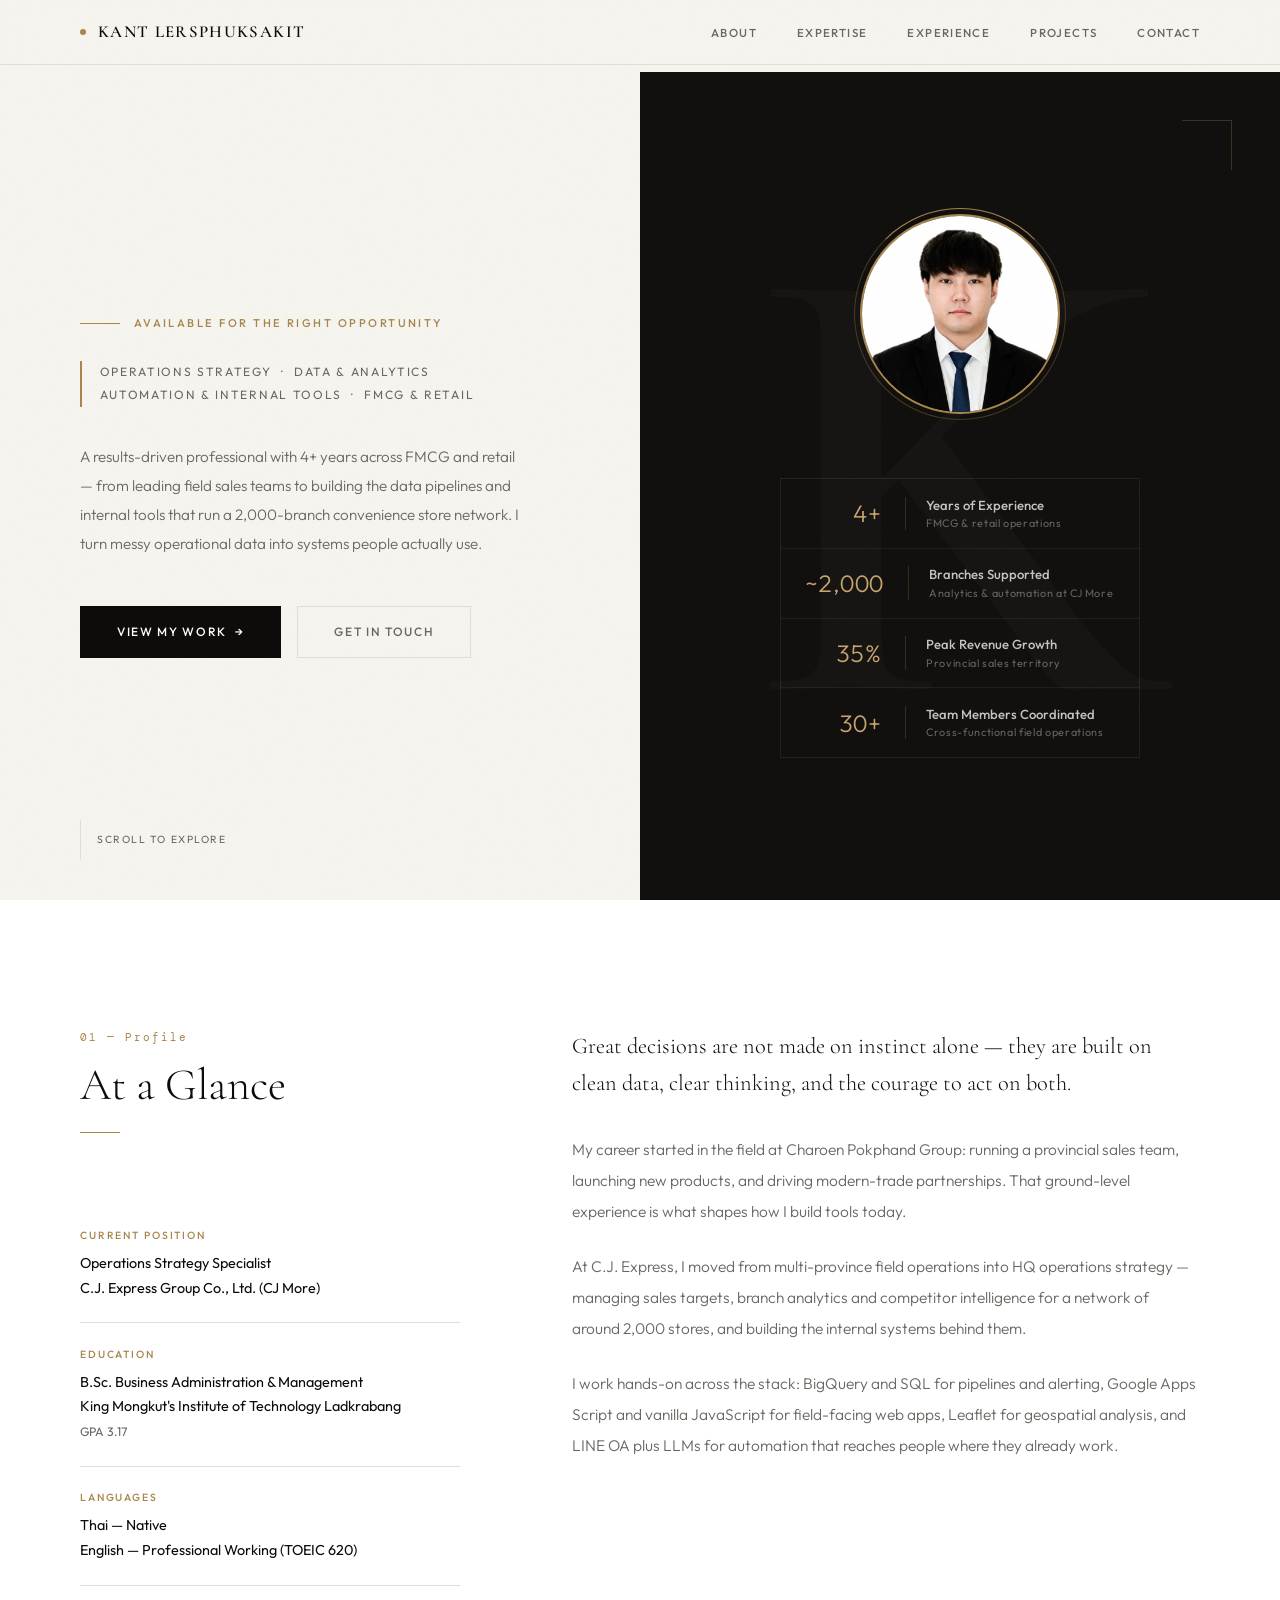
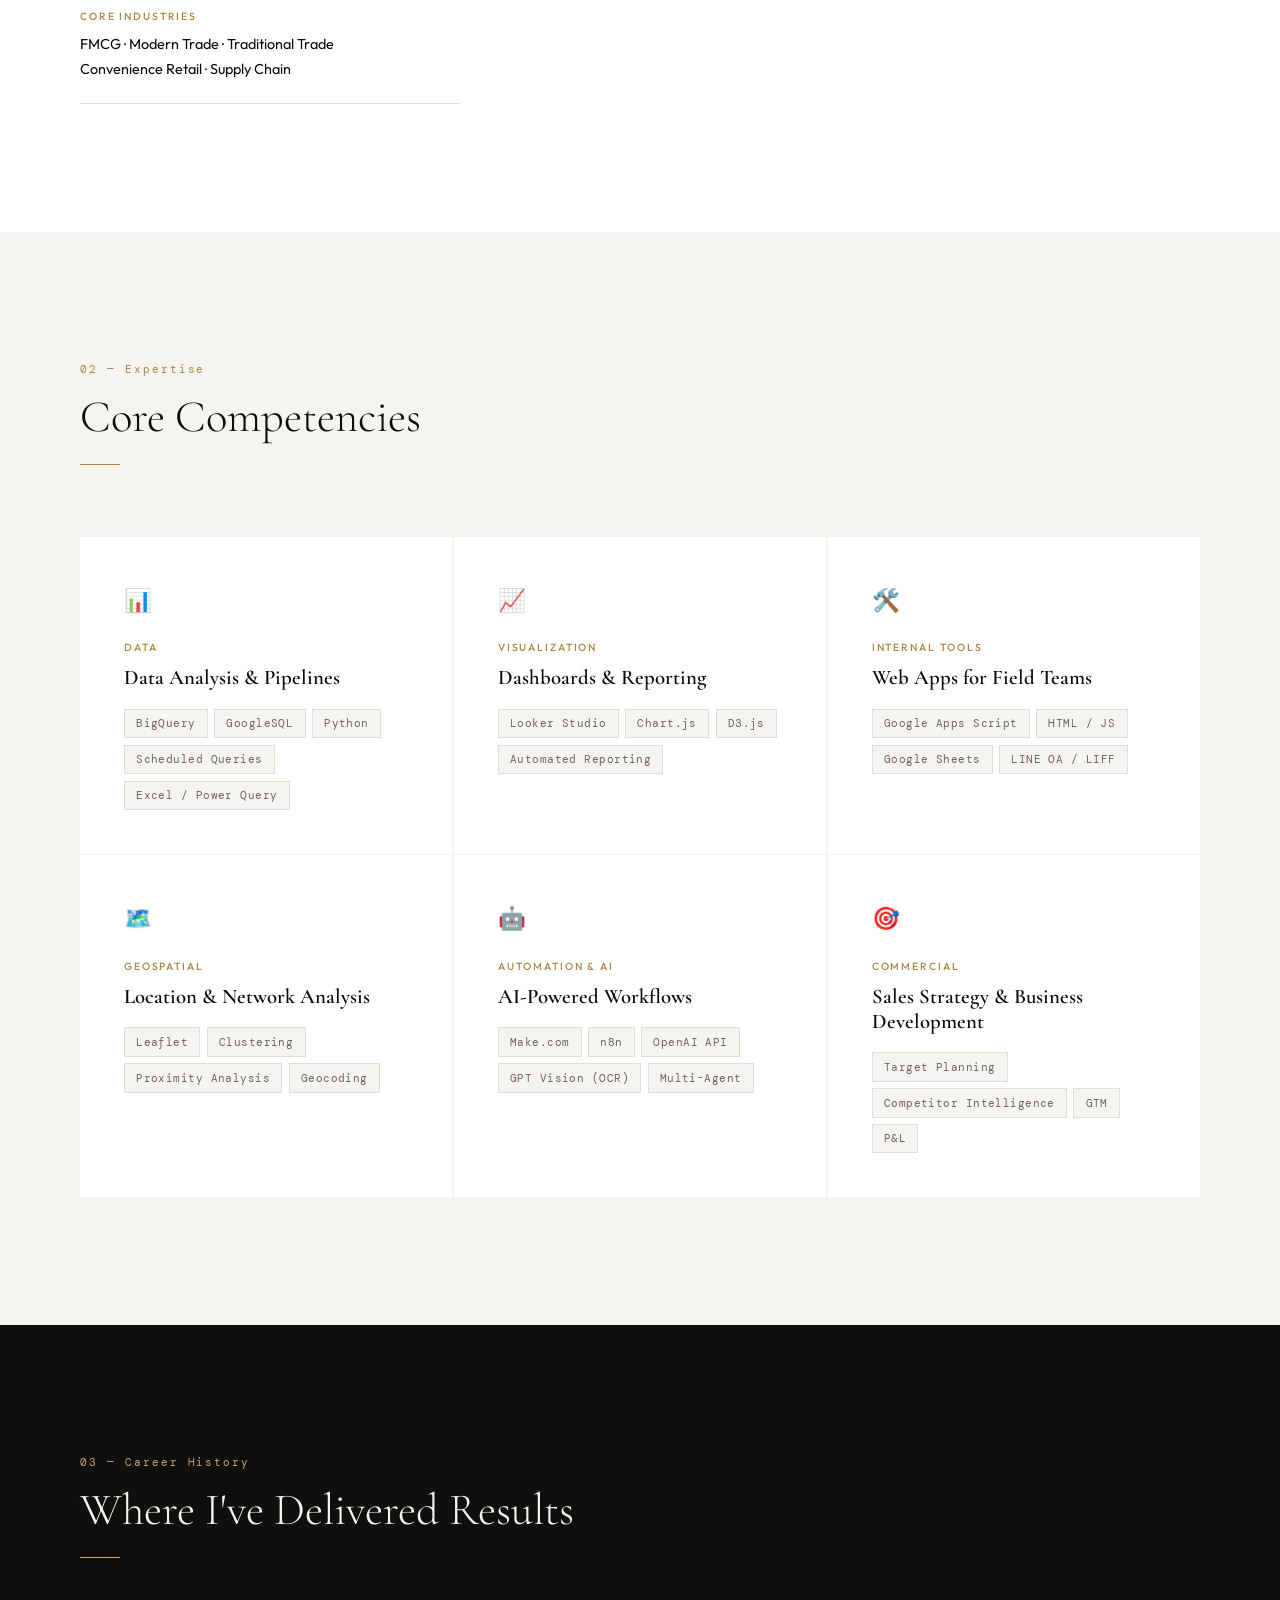
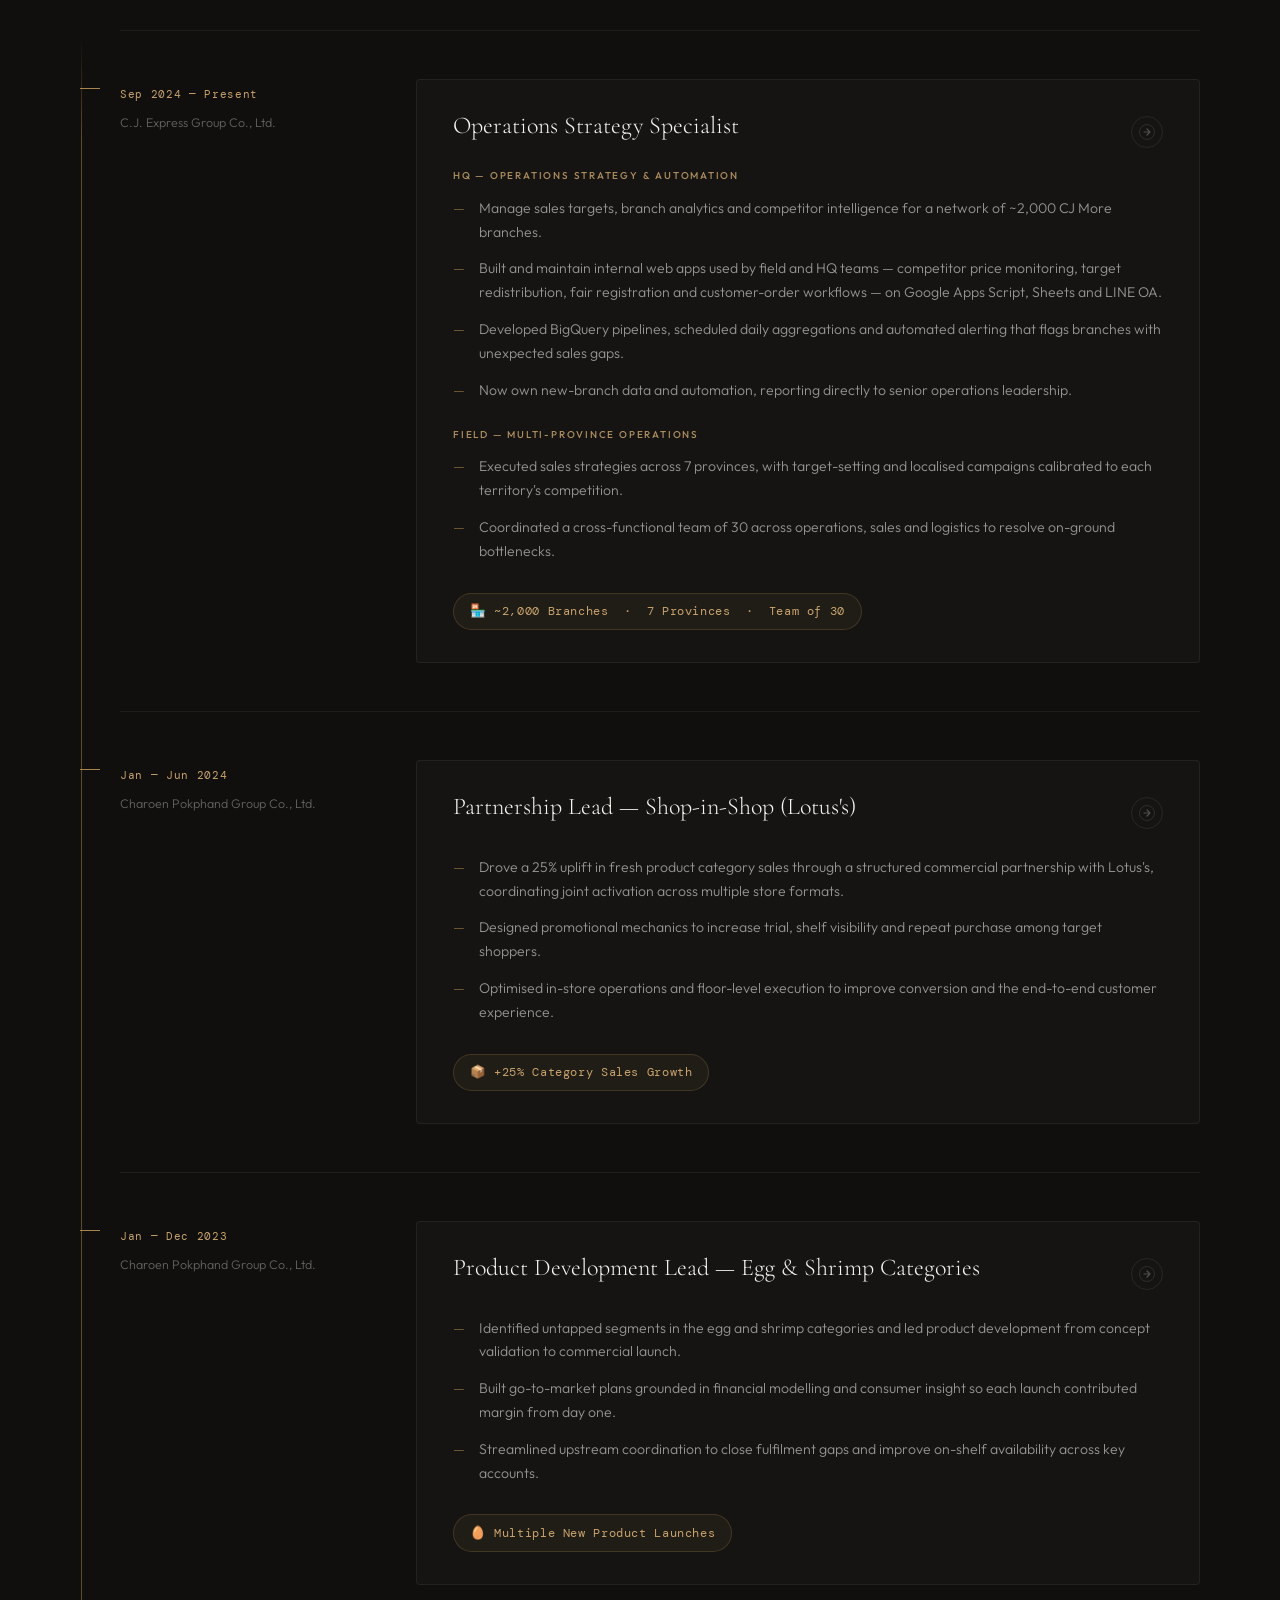
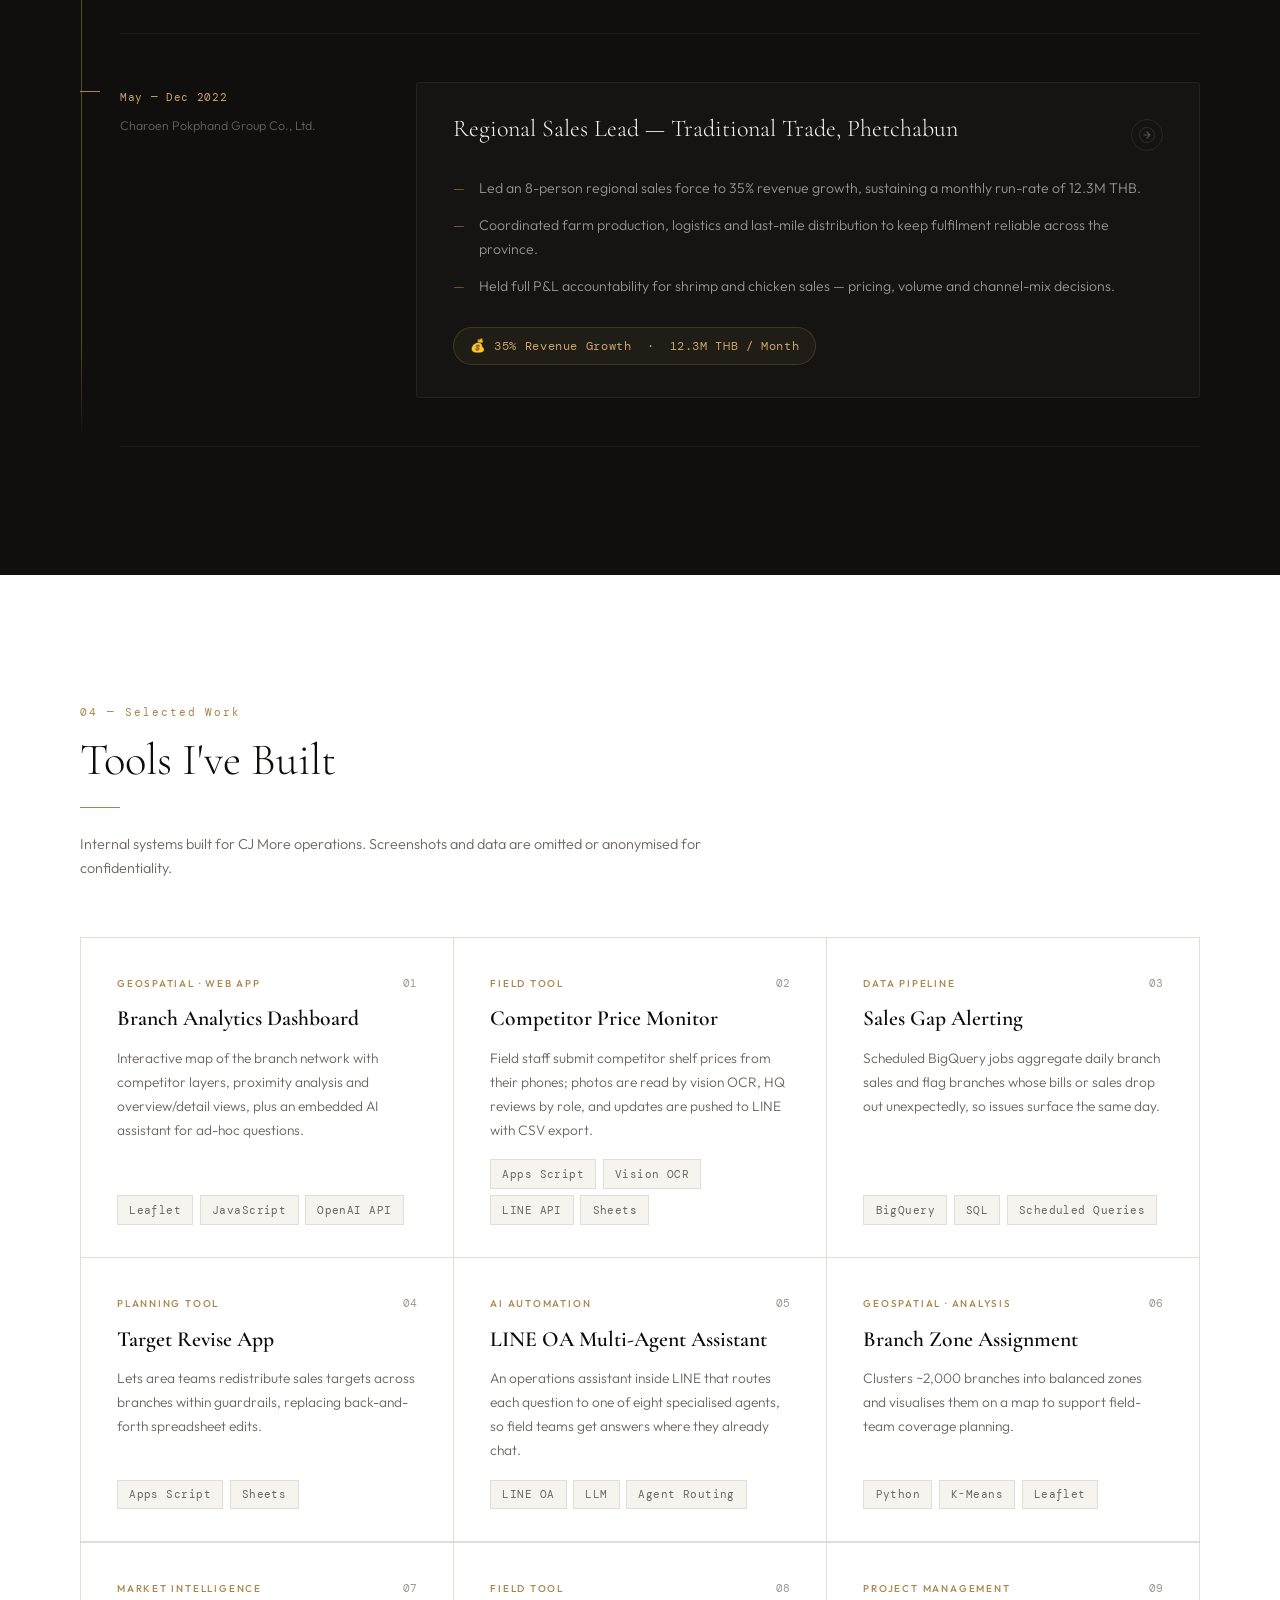
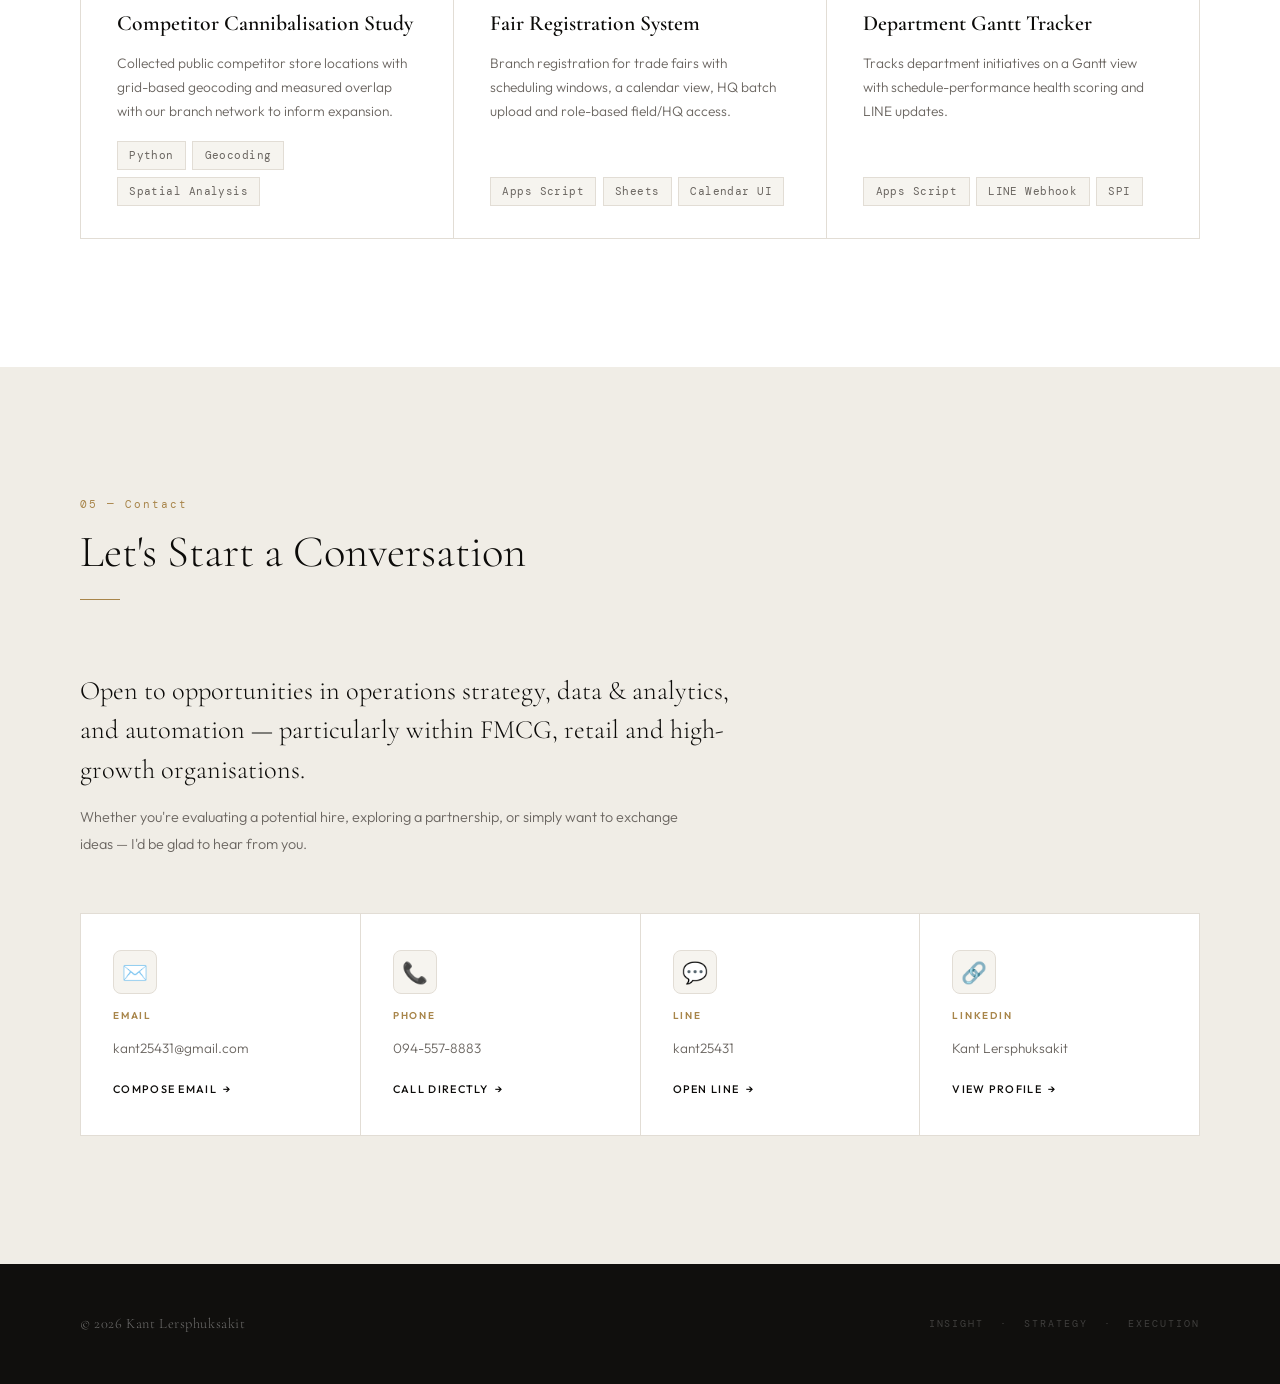
==== commit 0fd70de6: "Clarify skill tags: Make.com, GPT Vision (OCR) Co-Authored-By: Claude Opus 5.5 <noreply@anthropic.co" ====
--- a/index.html
+++ b/index.html
@@ -101,7 +101,7 @@
     <div class="skill-card"><span class="skill-icon">📈</span><div class="skill-cat">Visualization</div><div class="skill-name">Dashboards &amp; Reporting</div><div class="skill-tags"><span class="tag">Looker Studio</span><span class="tag">Chart.js</span><span class="tag">D3.js</span><span class="tag">Automated Reporting</span></div></div>
     <div class="skill-card"><span class="skill-icon">🛠️</span><div class="skill-cat">Internal Tools</div><div class="skill-name">Web Apps for Field Teams</div><div class="skill-tags"><span class="tag">Google Apps Script</span><span class="tag">HTML / JS</span><span class="tag">Google Sheets</span><span class="tag">LINE OA / LIFF</span></div></div>
     <div class="skill-card"><span class="skill-icon">🗺️</span><div class="skill-cat">Geospatial</div><div class="skill-name">Location &amp; Network Analysis</div><div class="skill-tags"><span class="tag">Leaflet</span><span class="tag">Clustering</span><span class="tag">Proximity Analysis</span><span class="tag">Geocoding</span></div></div>
-    <div class="skill-card"><span class="skill-icon">🤖</span><div class="skill-cat">Automation &amp; AI</div><div class="skill-name">AI-Powered Workflows</div><div class="skill-tags"><span class="tag">Make</span><span class="tag">n8n</span><span class="tag">OpenAI API</span><span class="tag">Vision OCR</span><span class="tag">Multi-Agent</span></div></div>
+    <div class="skill-card"><span class="skill-icon">🤖</span><div class="skill-cat">Automation &amp; AI</div><div class="skill-name">AI-Powered Workflows</div><div class="skill-tags"><span class="tag">Make.com</span><span class="tag">n8n</span><span class="tag">OpenAI API</span><span class="tag">GPT Vision (OCR)</span><span class="tag">Multi-Agent</span></div></div>
     <div class="skill-card"><span class="skill-icon">🎯</span><div class="skill-cat">Commercial</div><div class="skill-name">Sales Strategy &amp; Business Development</div><div class="skill-tags"><span class="tag">Target Planning</span><span class="tag">Competitor Intelligence</span><span class="tag">GTM</span><span class="tag">P&amp;L</span></div></div>
   </div>
 </section>
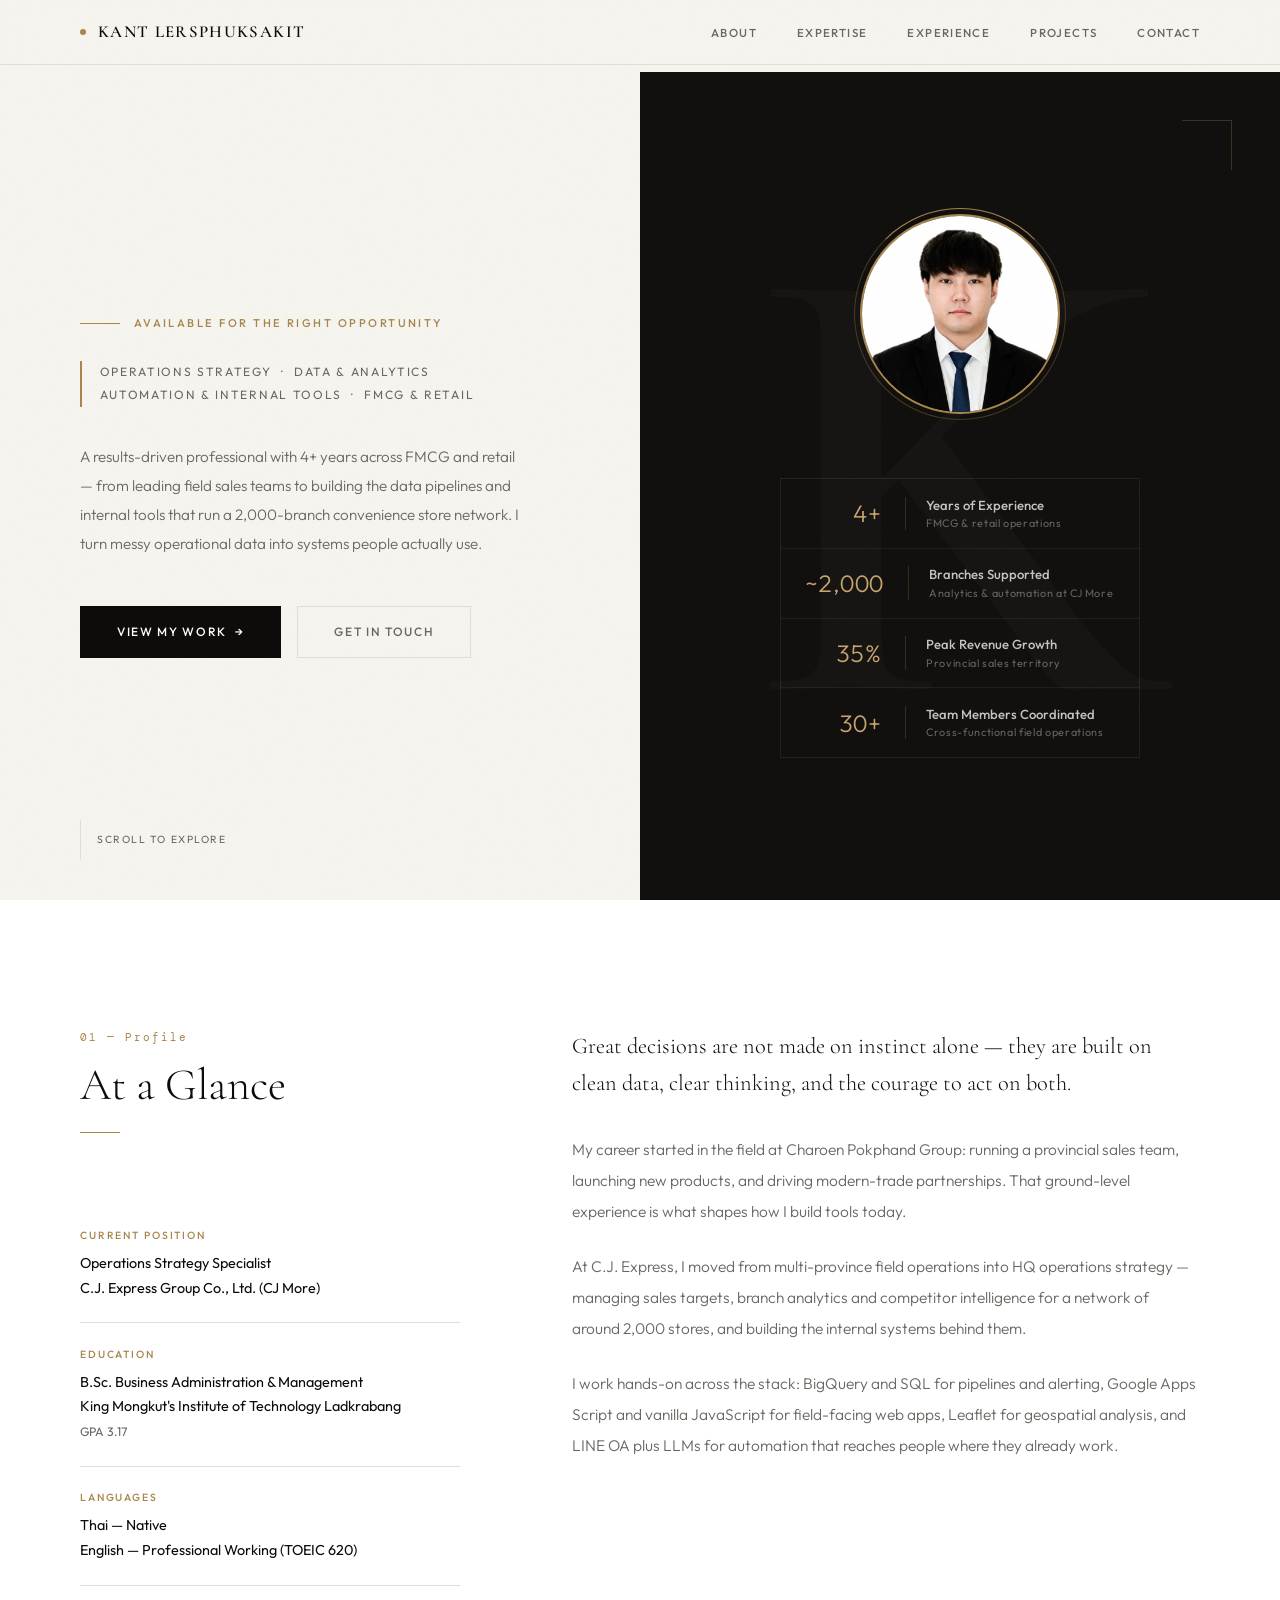
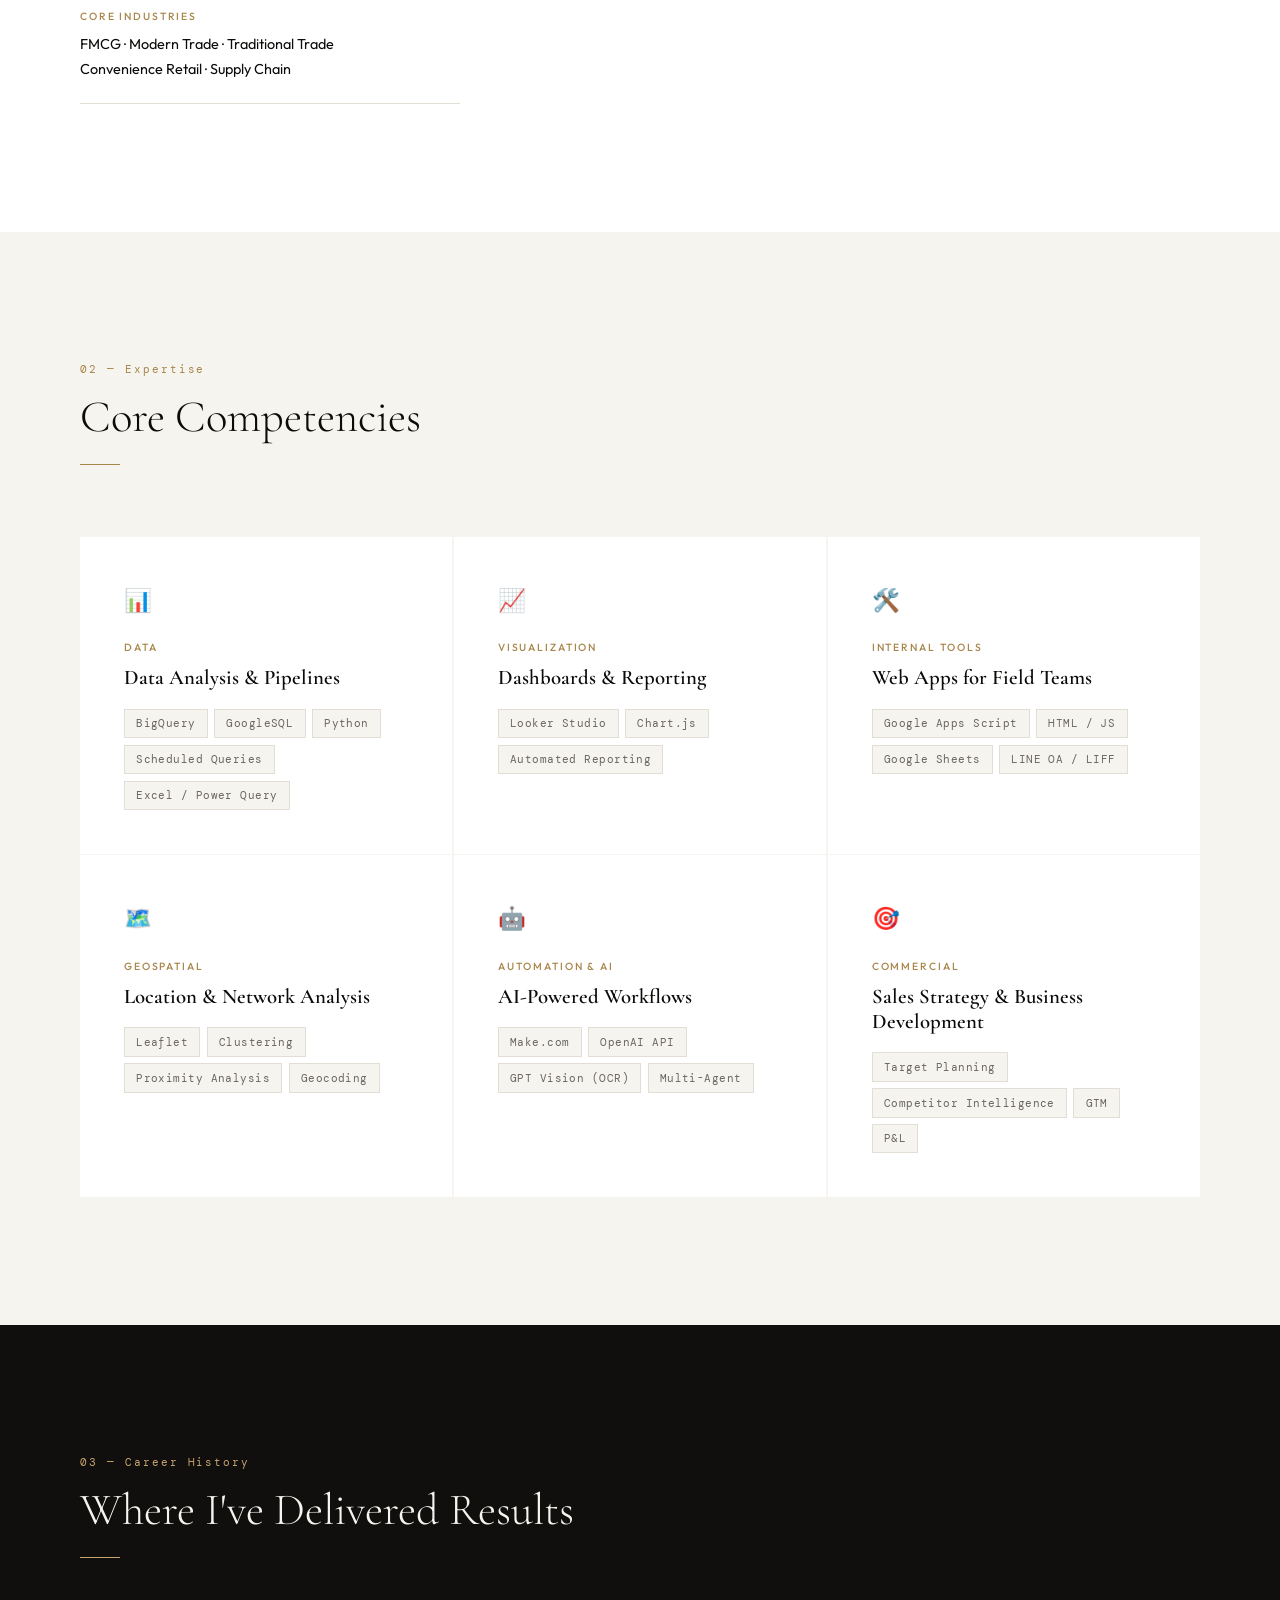
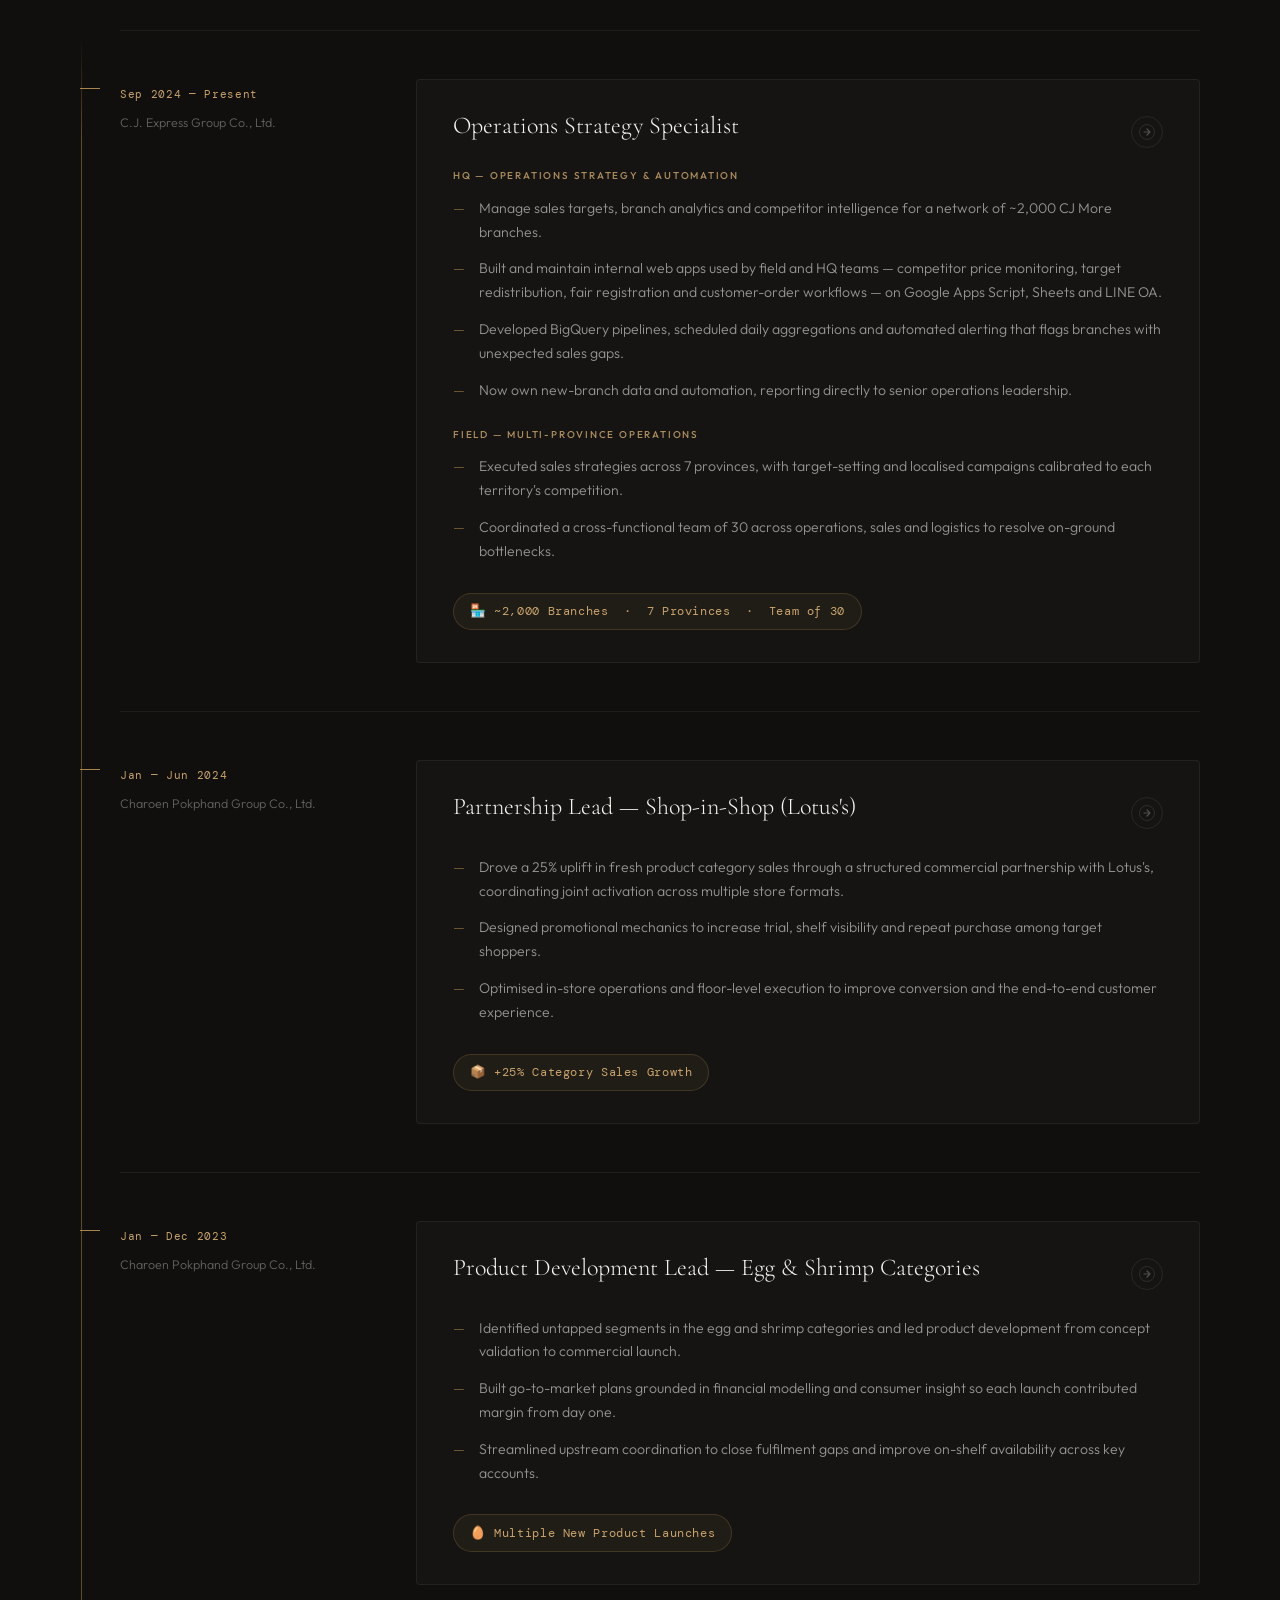
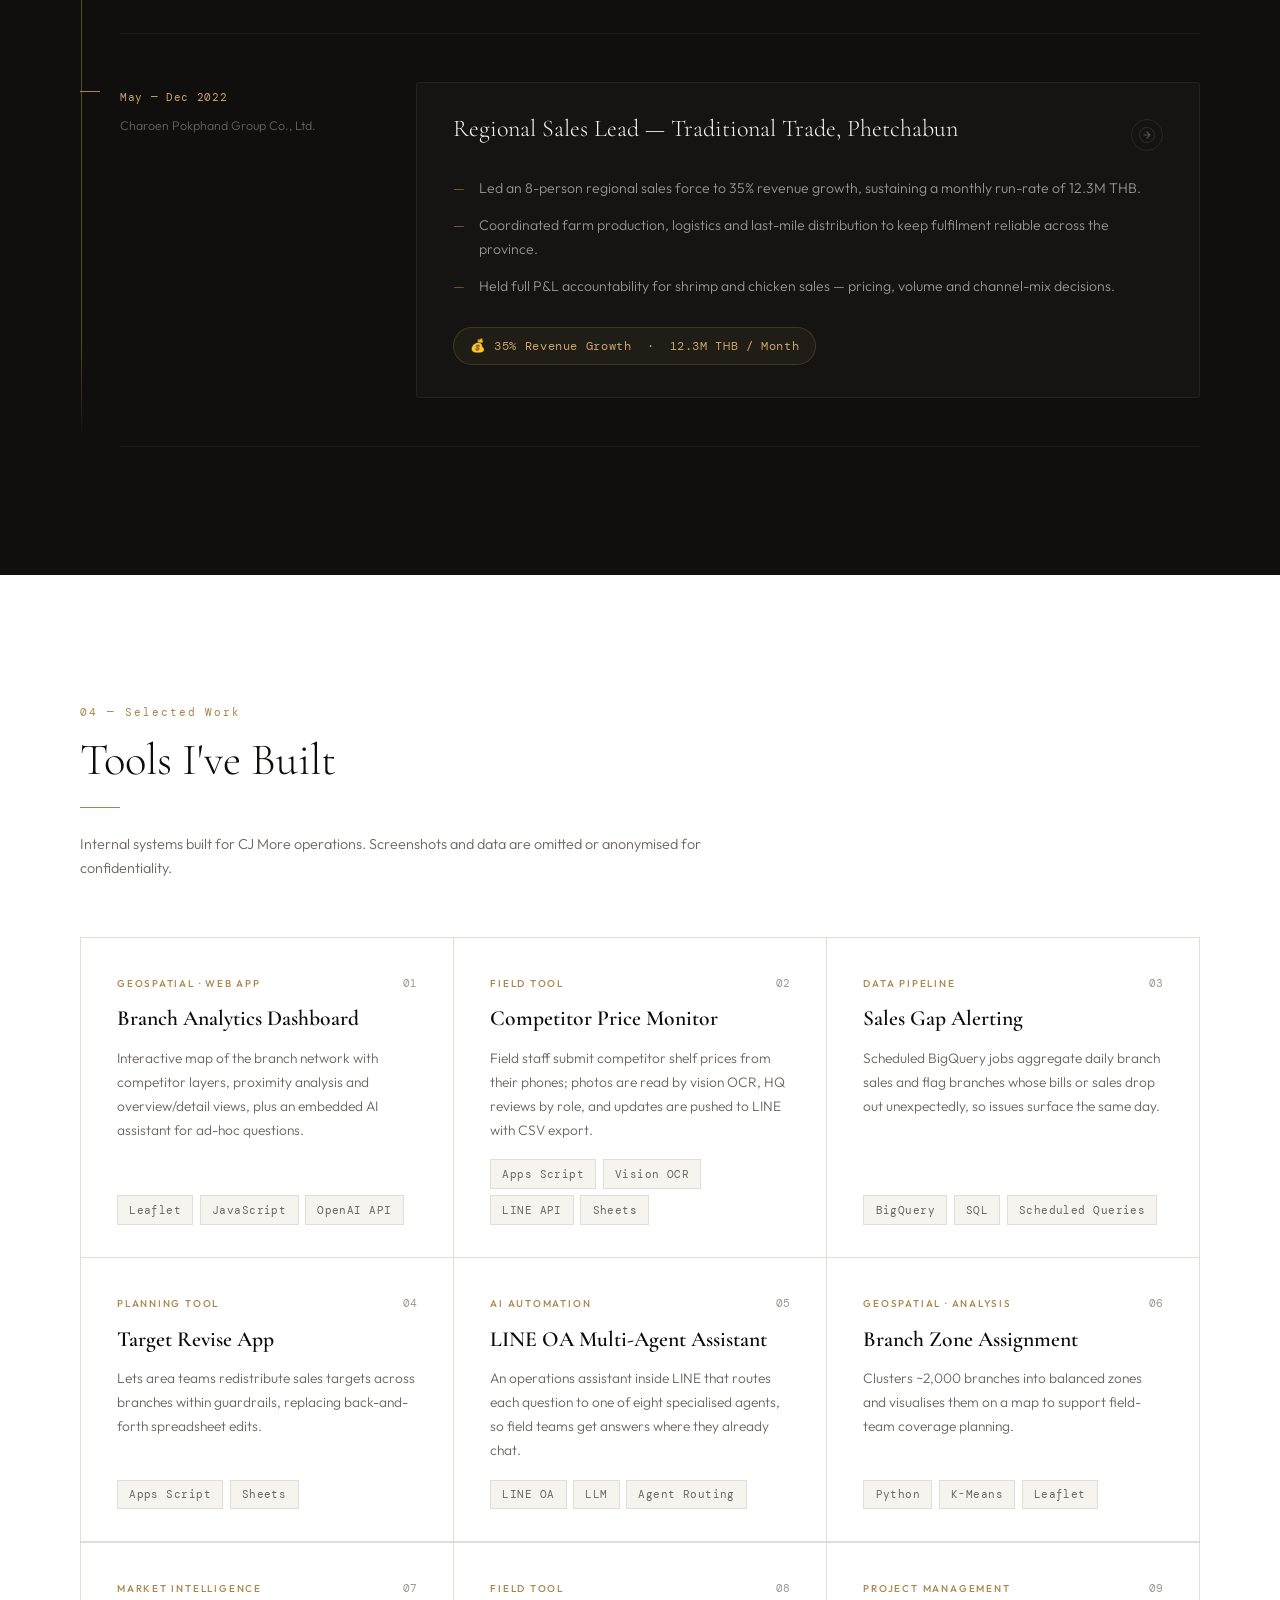
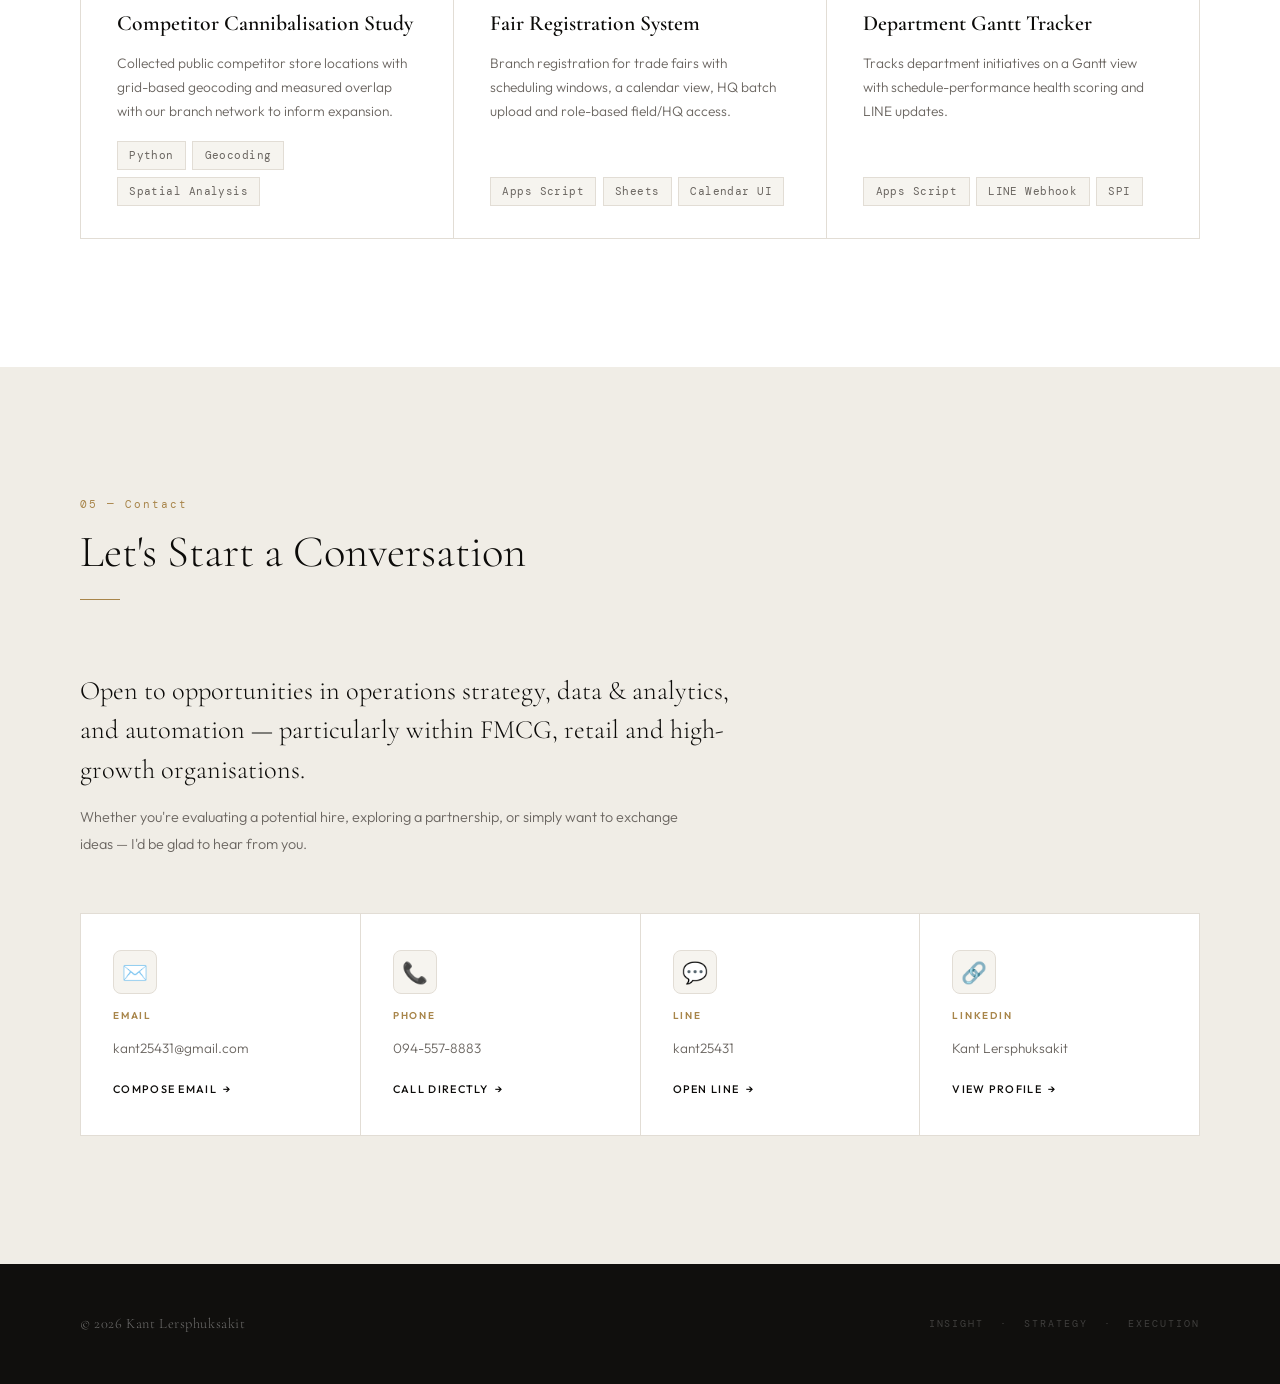
==== commit 4dd3cb70: "Remove D3.js and n8n from skills Co-Authored-By: Claude Opus 5.5 <noreply@anthropic.com> Claude-Sess" ====
--- a/index.html
+++ b/index.html
@@ -98,10 +98,10 @@
   </div>
   <div class="skills-grid">
     <div class="skill-card"><span class="skill-icon">📊</span><div class="skill-cat">Data</div><div class="skill-name">Data Analysis &amp; Pipelines</div><div class="skill-tags"><span class="tag">BigQuery</span><span class="tag">GoogleSQL</span><span class="tag">Python</span><span class="tag">Scheduled Queries</span><span class="tag">Excel / Power Query</span></div></div>
-    <div class="skill-card"><span class="skill-icon">📈</span><div class="skill-cat">Visualization</div><div class="skill-name">Dashboards &amp; Reporting</div><div class="skill-tags"><span class="tag">Looker Studio</span><span class="tag">Chart.js</span><span class="tag">D3.js</span><span class="tag">Automated Reporting</span></div></div>
+    <div class="skill-card"><span class="skill-icon">📈</span><div class="skill-cat">Visualization</div><div class="skill-name">Dashboards &amp; Reporting</div><div class="skill-tags"><span class="tag">Looker Studio</span><span class="tag">Chart.js</span><span class="tag">Automated Reporting</span></div></div>
     <div class="skill-card"><span class="skill-icon">🛠️</span><div class="skill-cat">Internal Tools</div><div class="skill-name">Web Apps for Field Teams</div><div class="skill-tags"><span class="tag">Google Apps Script</span><span class="tag">HTML / JS</span><span class="tag">Google Sheets</span><span class="tag">LINE OA / LIFF</span></div></div>
     <div class="skill-card"><span class="skill-icon">🗺️</span><div class="skill-cat">Geospatial</div><div class="skill-name">Location &amp; Network Analysis</div><div class="skill-tags"><span class="tag">Leaflet</span><span class="tag">Clustering</span><span class="tag">Proximity Analysis</span><span class="tag">Geocoding</span></div></div>
-    <div class="skill-card"><span class="skill-icon">🤖</span><div class="skill-cat">Automation &amp; AI</div><div class="skill-name">AI-Powered Workflows</div><div class="skill-tags"><span class="tag">Make.com</span><span class="tag">n8n</span><span class="tag">OpenAI API</span><span class="tag">GPT Vision (OCR)</span><span class="tag">Multi-Agent</span></div></div>
+    <div class="skill-card"><span class="skill-icon">🤖</span><div class="skill-cat">Automation &amp; AI</div><div class="skill-name">AI-Powered Workflows</div><div class="skill-tags"><span class="tag">Make.com</span><span class="tag">OpenAI API</span><span class="tag">GPT Vision (OCR)</span><span class="tag">Multi-Agent</span></div></div>
     <div class="skill-card"><span class="skill-icon">🎯</span><div class="skill-cat">Commercial</div><div class="skill-name">Sales Strategy &amp; Business Development</div><div class="skill-tags"><span class="tag">Target Planning</span><span class="tag">Competitor Intelligence</span><span class="tag">GTM</span><span class="tag">P&amp;L</span></div></div>
   </div>
 </section>
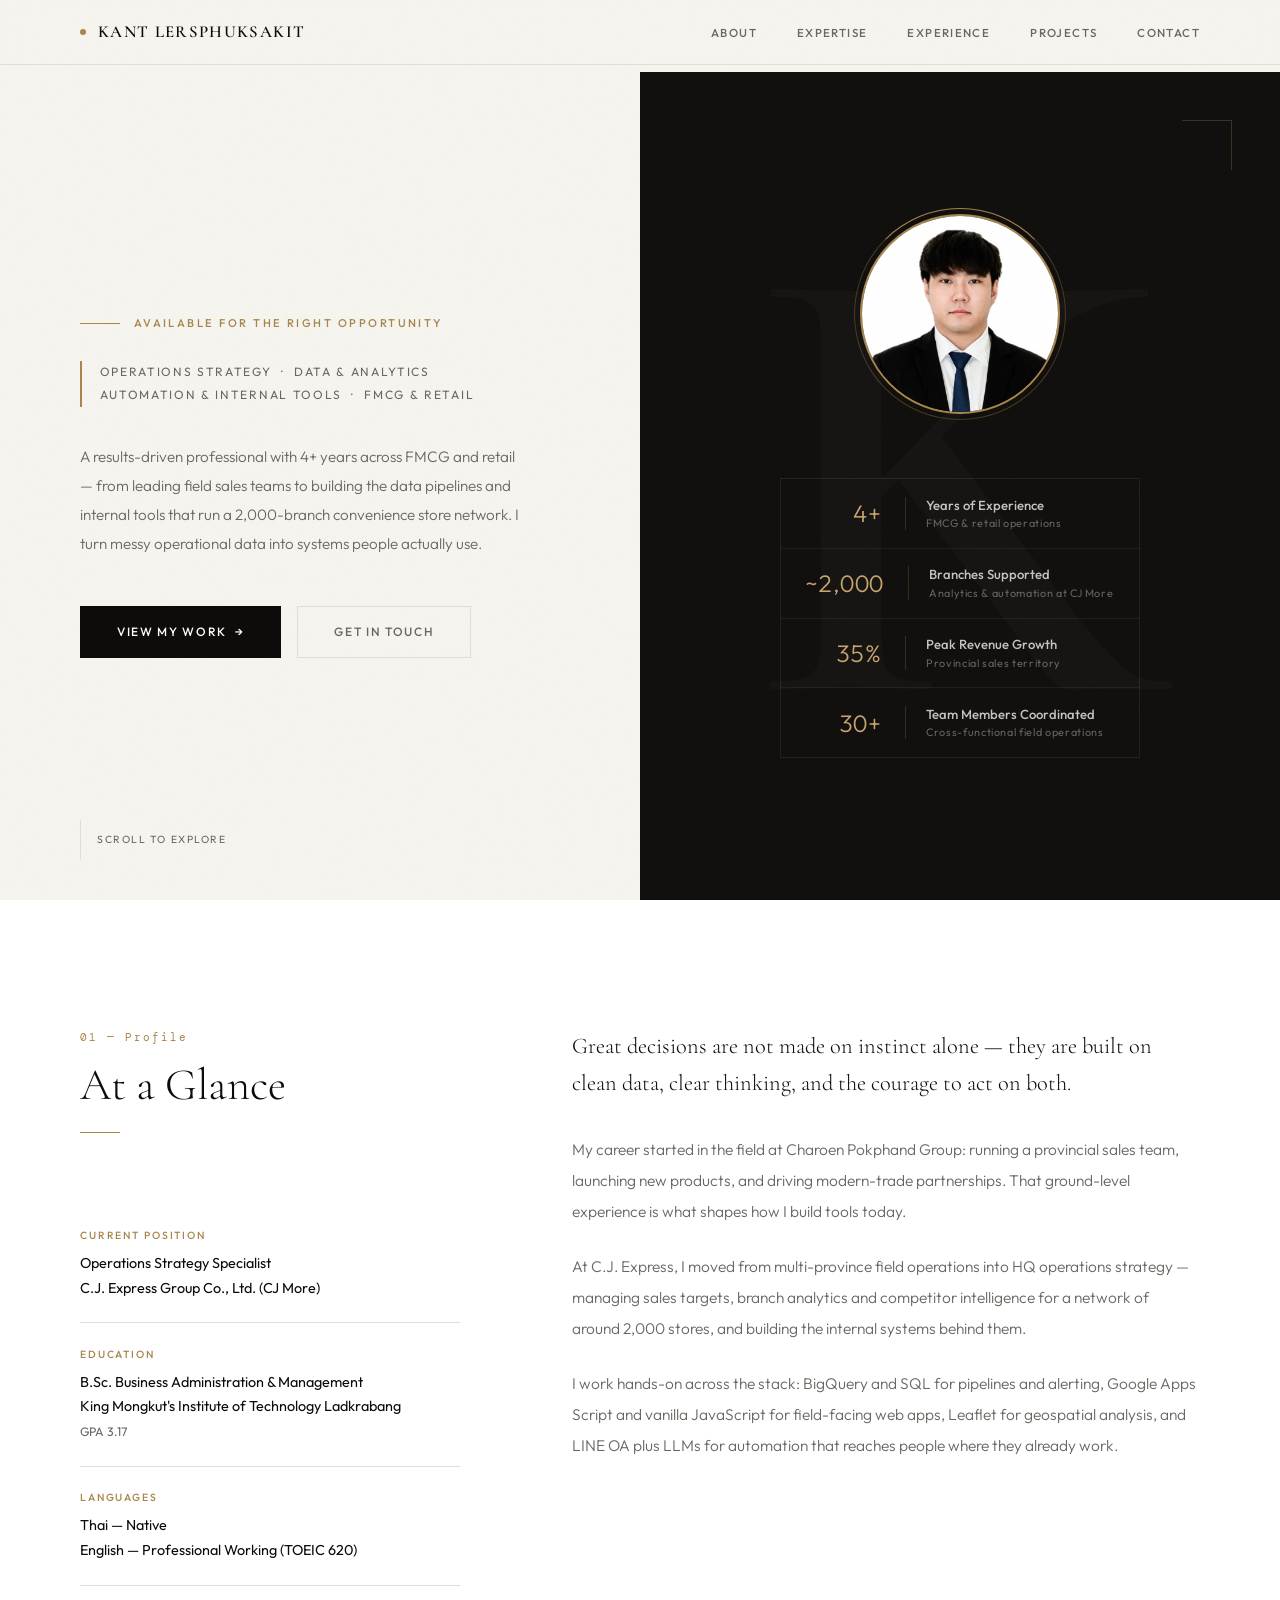
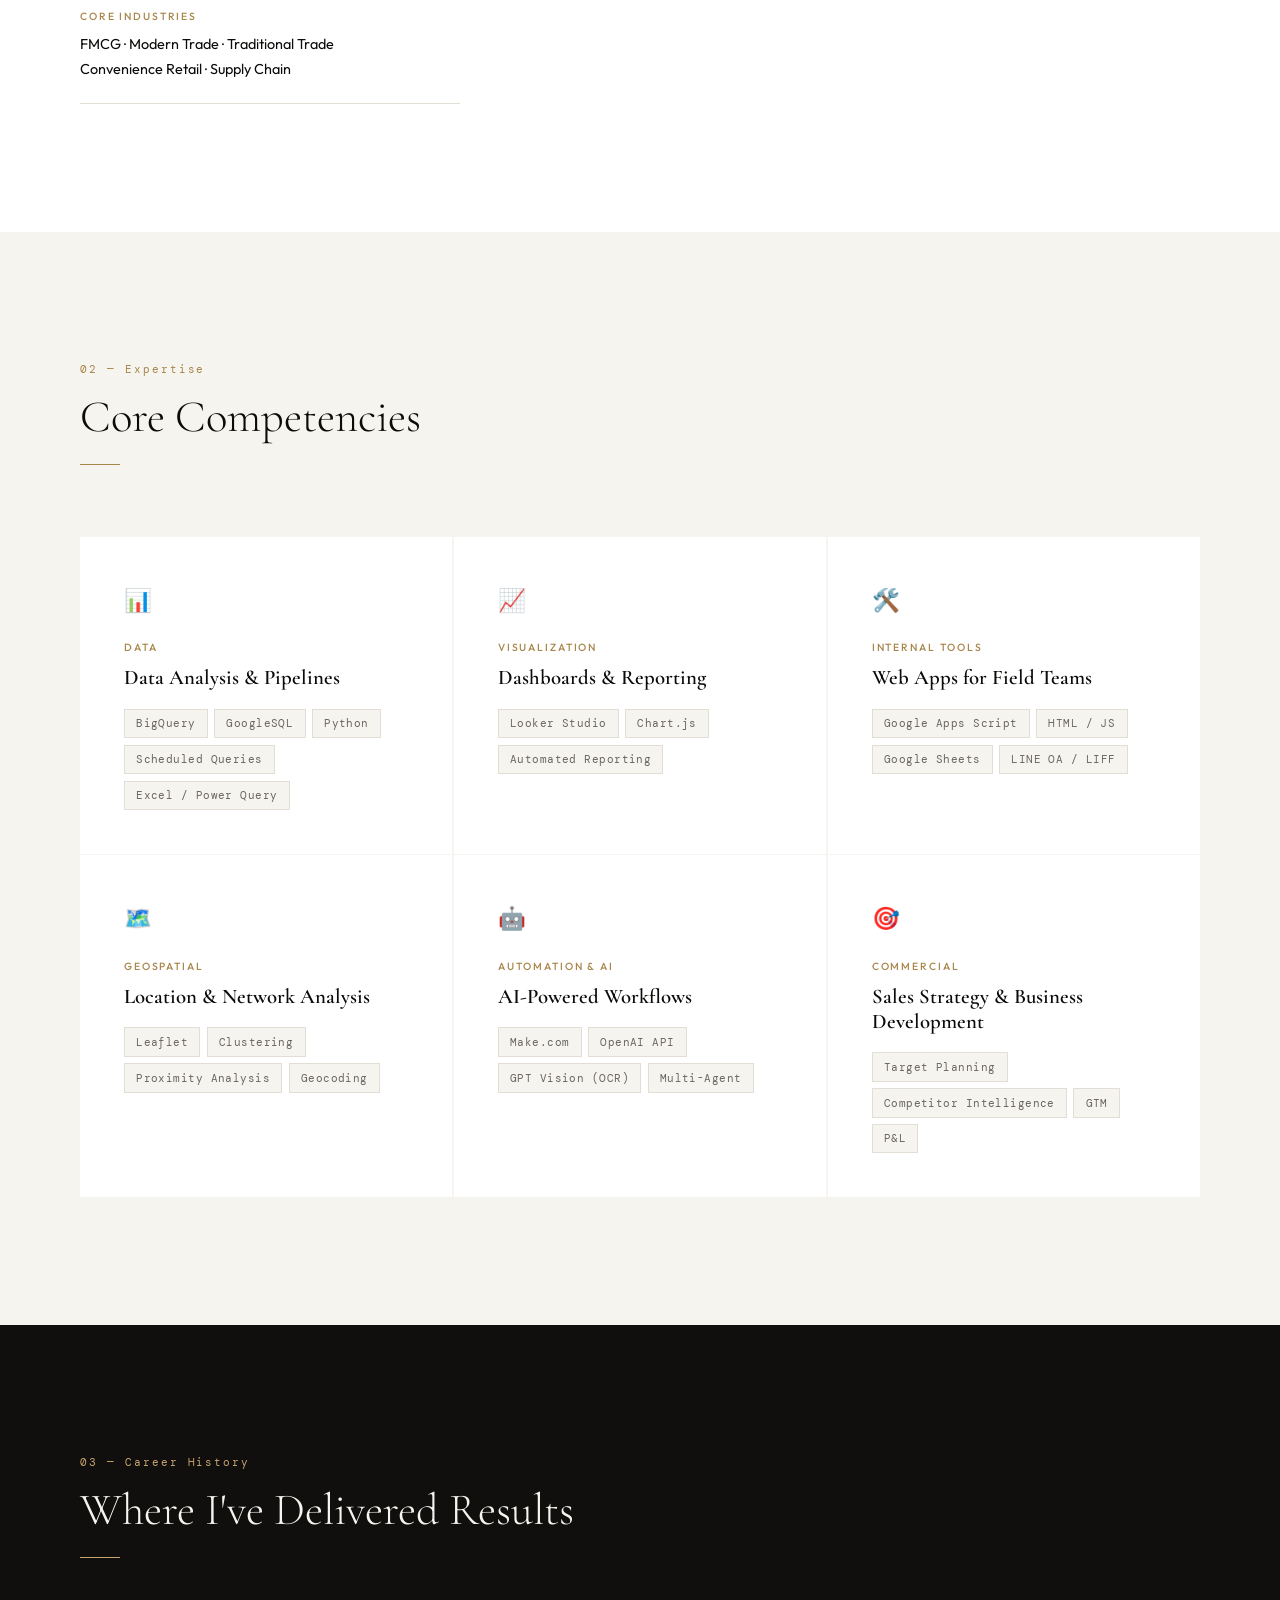
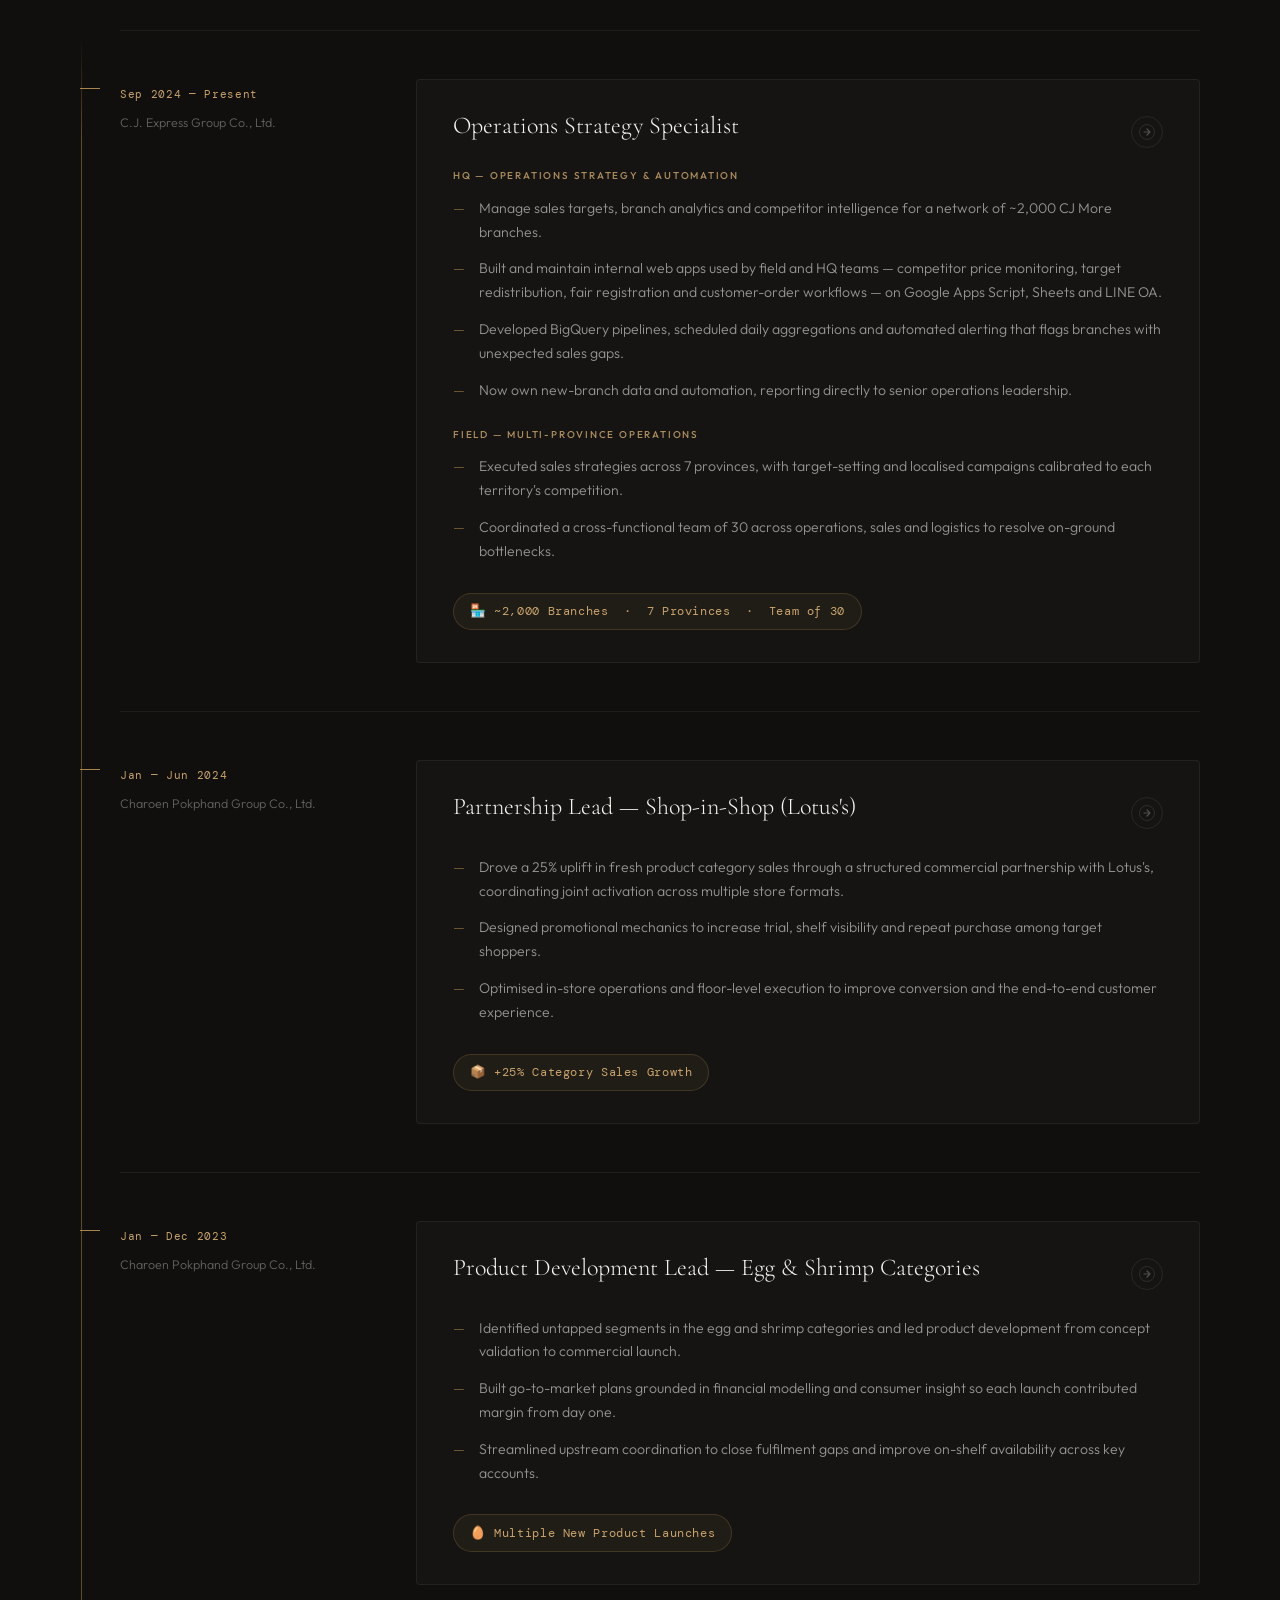
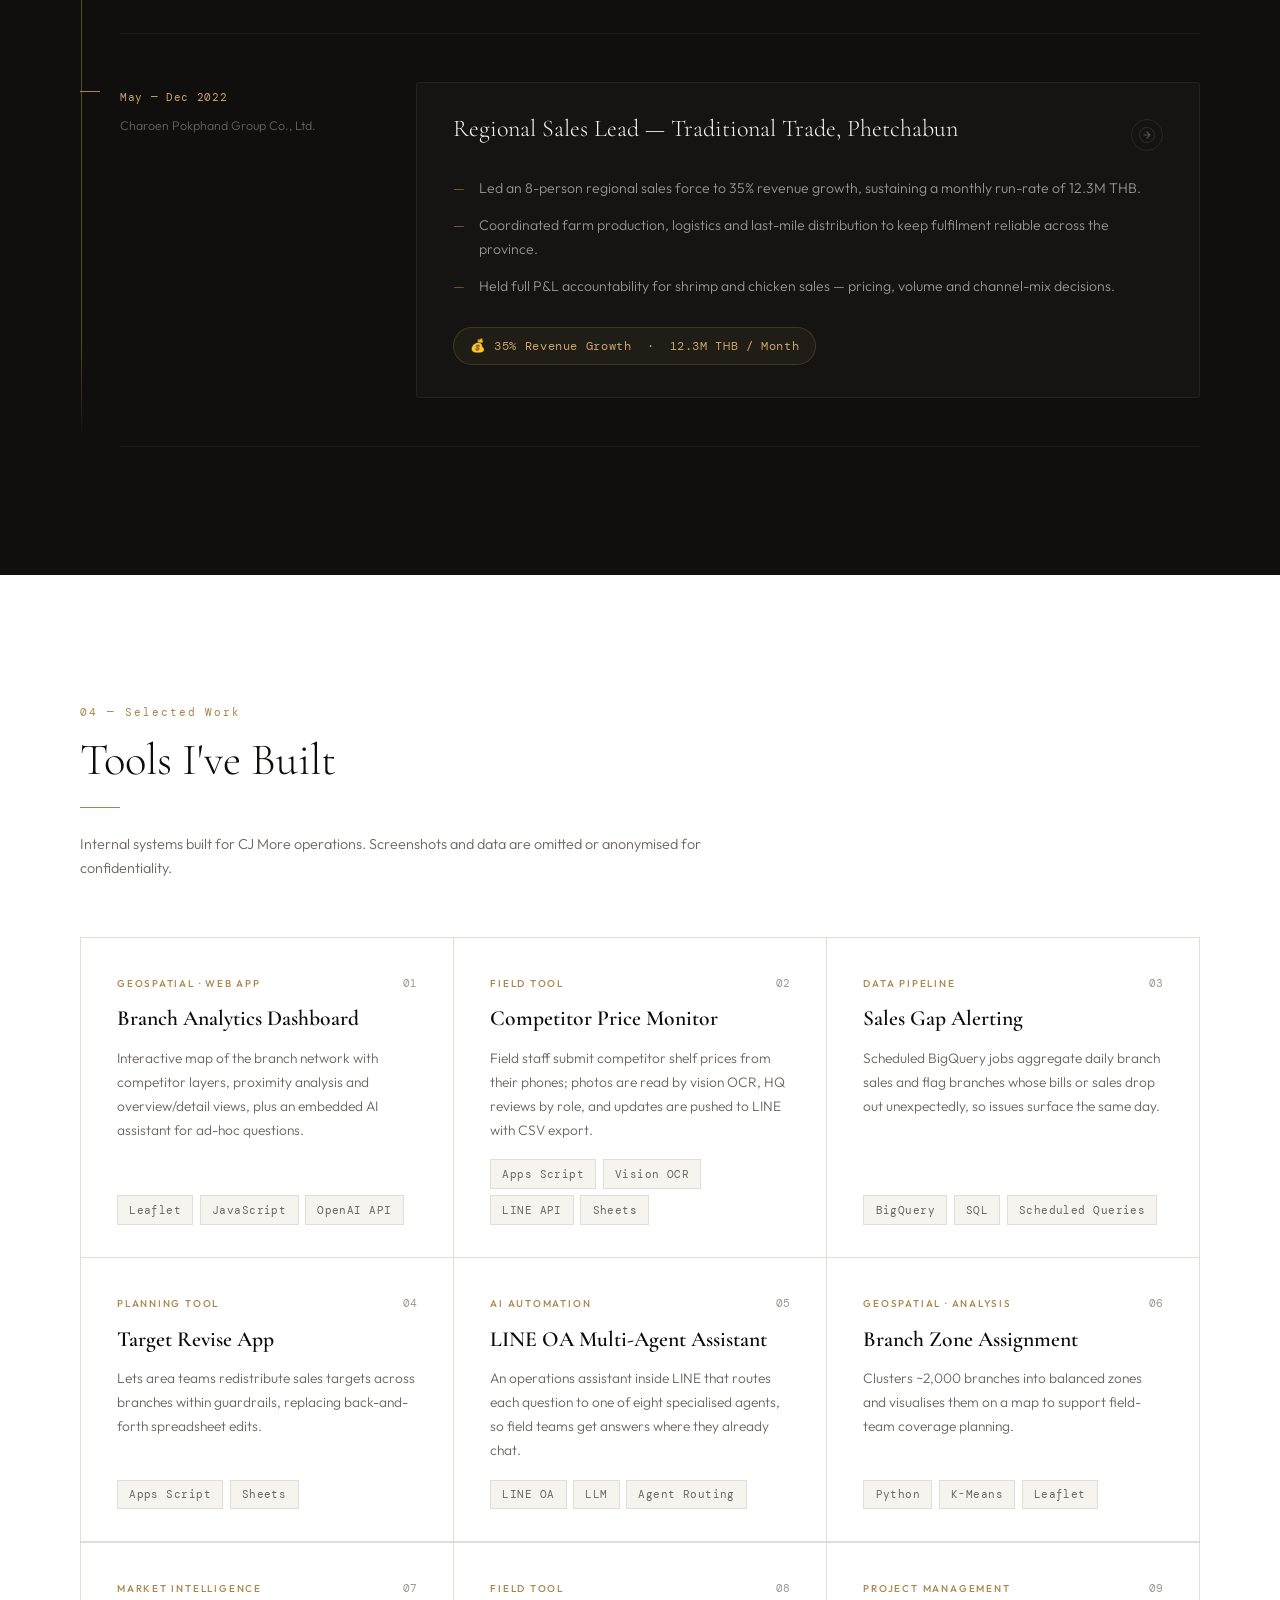
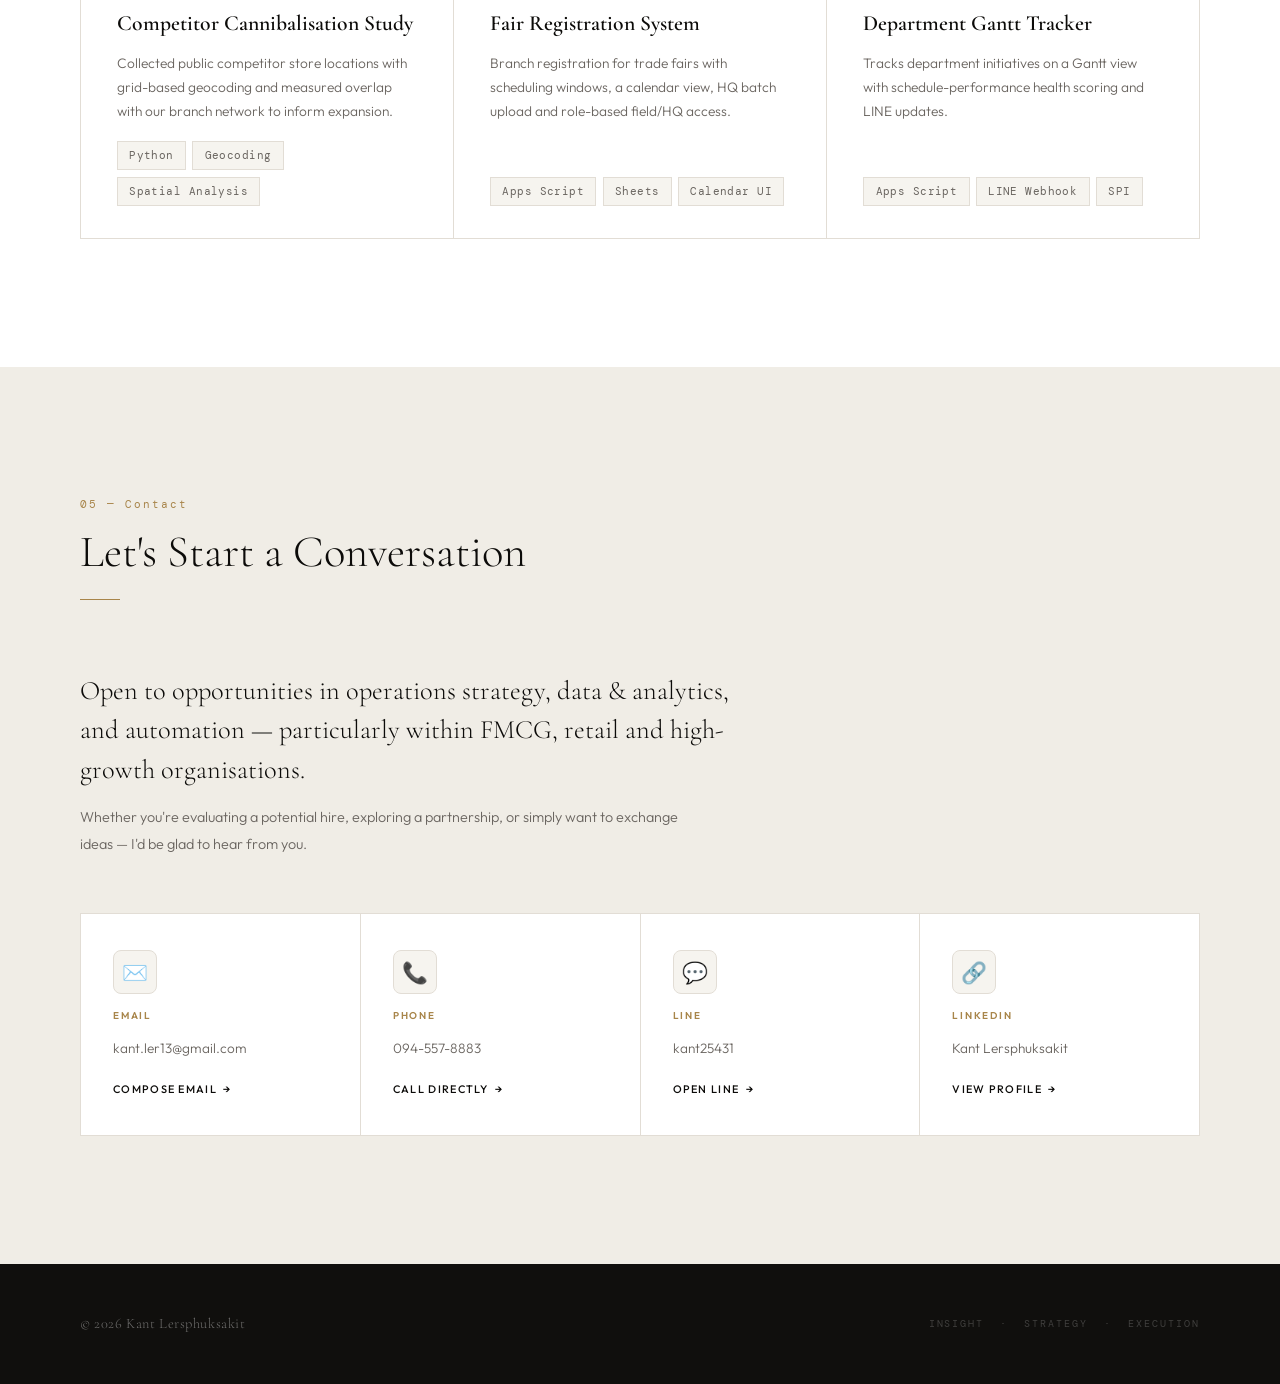
==== commit 7ee7bcc6: "Update contact email Co-Authored-By: Claude Opus 5.5 <noreply@anthropic.com> Claude-Session: https:/" ====
--- a/index.html
+++ b/index.html
@@ -199,7 +199,7 @@
   <p class="contact-sub">Whether you're evaluating a potential hire, exploring a partnership, or simply want to exchange ideas — I'd be glad to hear from you.</p>
   <div class="contact-cards">
     <!-- email & phone are assembled by JS to reduce spam scraping -->
-    <a href="#contact" class="contact-card" id="cc-email" data-user="kant25431" data-domain="gmail.com"><span class="cc-icon">✉️</span><span class="cc-label">Email</span><span class="cc-value">Click to reveal</span><span class="cc-action">Compose email <span>→</span></span></a>
+    <a href="#contact" class="contact-card" id="cc-email" data-user="kant.ler13" data-domain="gmail.com"><span class="cc-icon">✉️</span><span class="cc-label">Email</span><span class="cc-value">Click to reveal</span><span class="cc-action">Compose email <span>→</span></span></a>
     <a href="#contact" class="contact-card" id="cc-phone" data-p1="+66" data-p2="94557" data-p3="8883" data-display="094-557-8883"><span class="cc-icon">📞</span><span class="cc-label">Phone</span><span class="cc-value">Click to reveal</span><span class="cc-action">Call directly <span>→</span></span></a>
     <a href="https://line.me/ti/p/~kant25431" target="_blank" rel="noopener" class="contact-card"><span class="cc-icon">💬</span><span class="cc-label">LINE</span><span class="cc-value">kant25431</span><span class="cc-action">Open LINE <span>→</span></span></a>
     <a href="https://www.linkedin.com/in/kant-lersphuksakit/" target="_blank" rel="noopener" class="contact-card"><span class="cc-icon">🔗</span><span class="cc-label">LinkedIn</span><span class="cc-value">Kant Lersphuksakit</span><span class="cc-action">View profile <span>→</span></span></a>
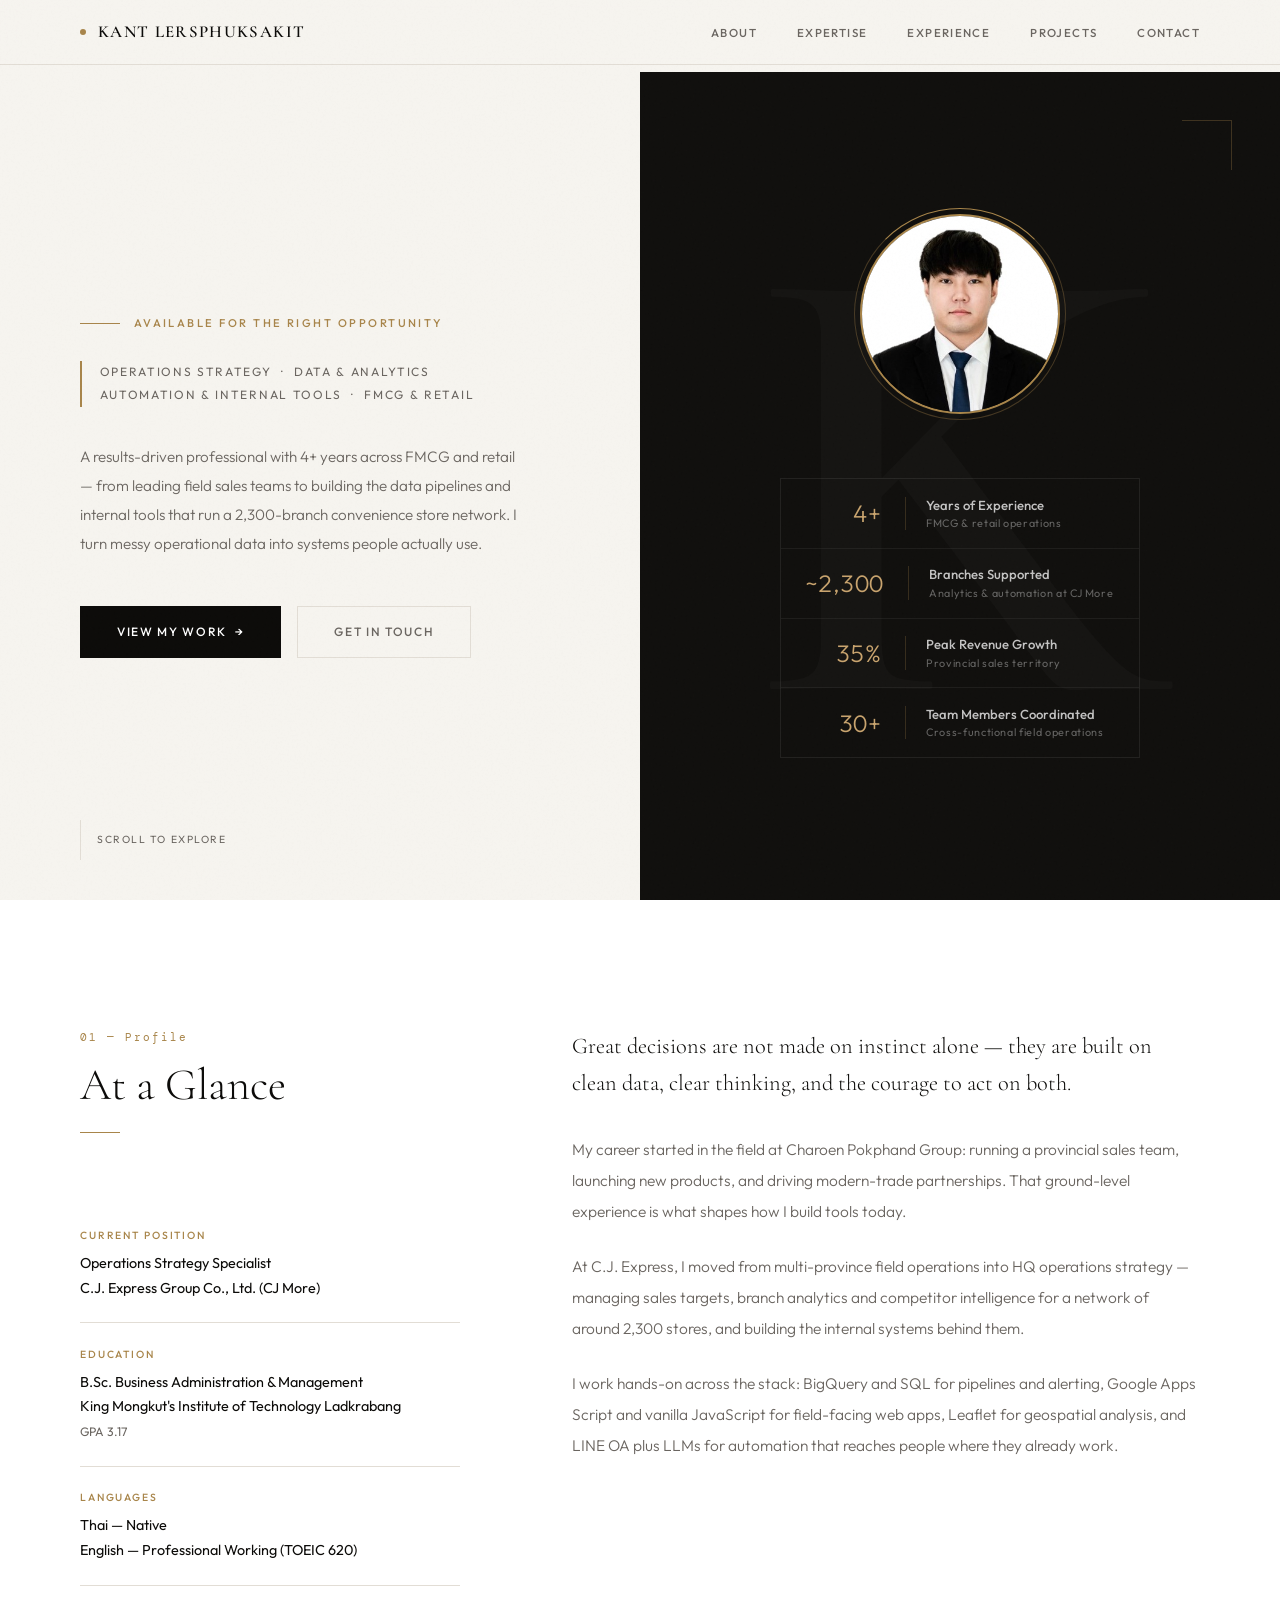
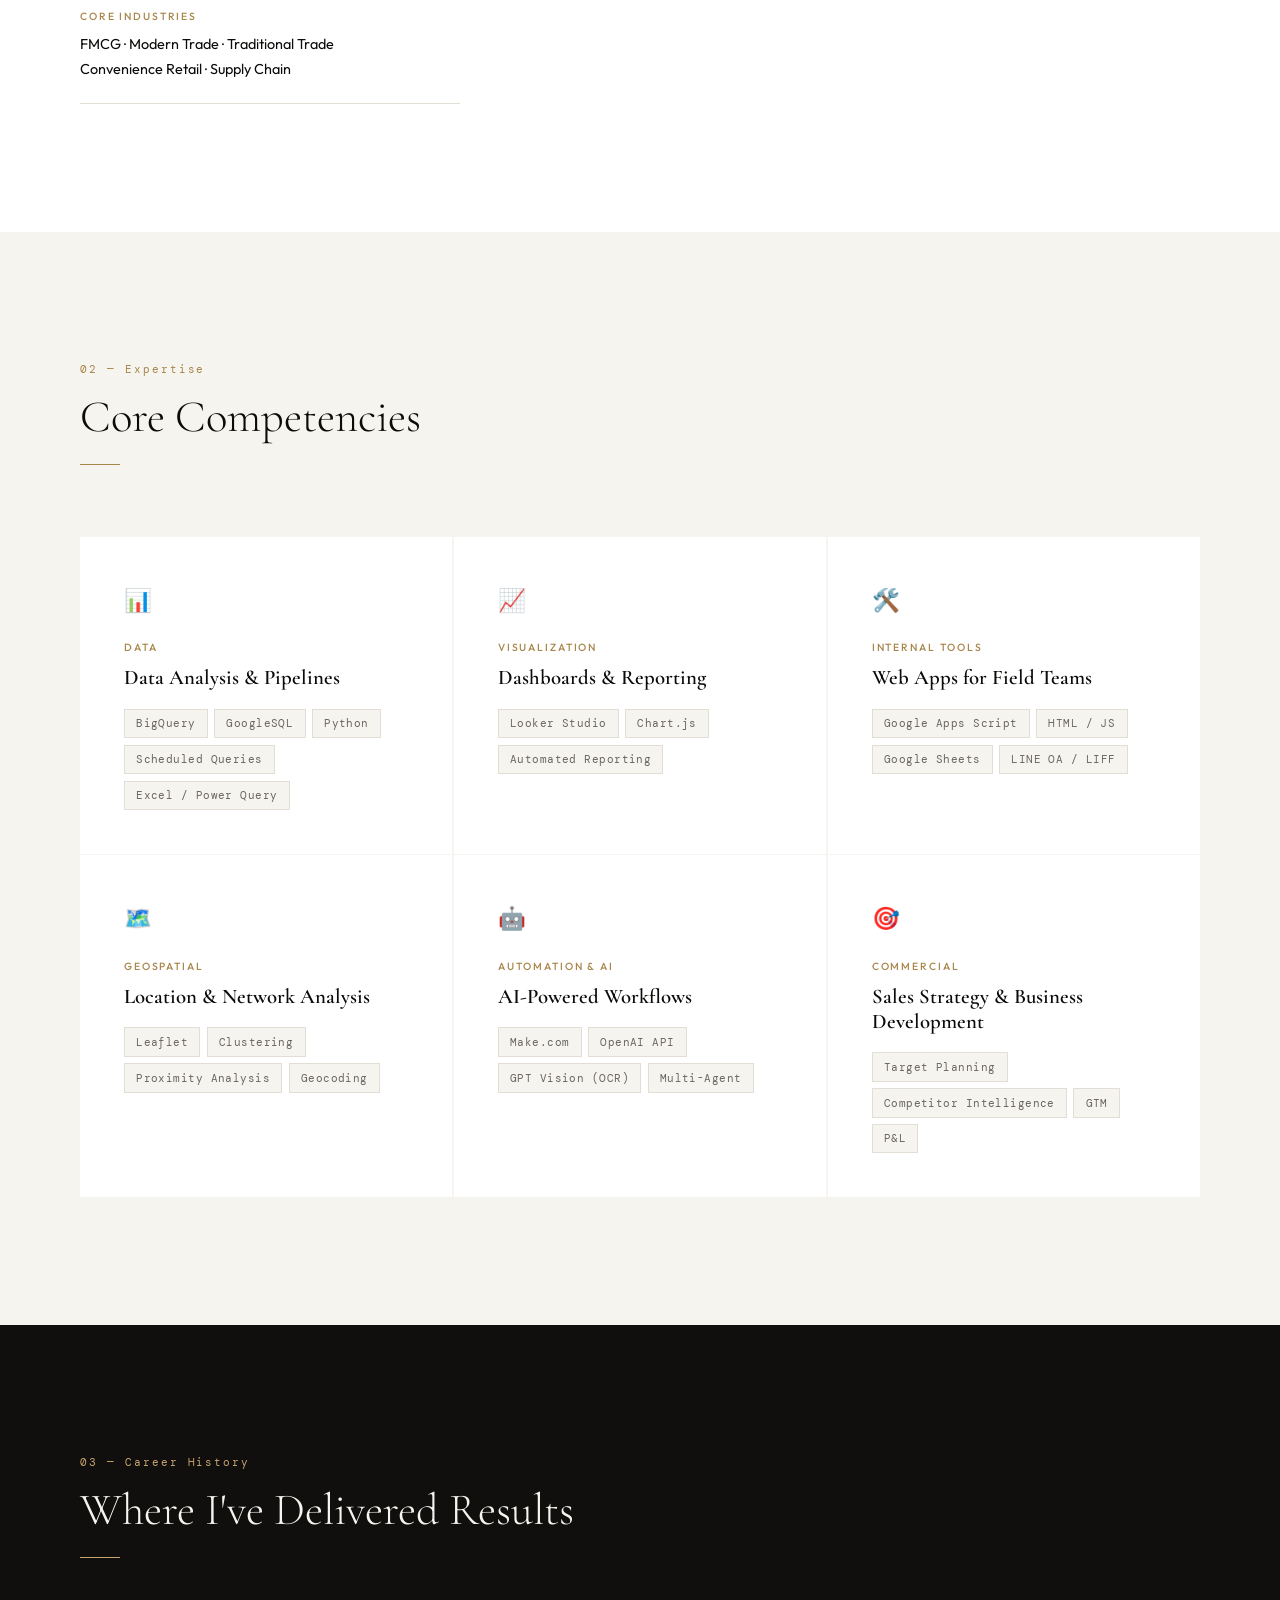
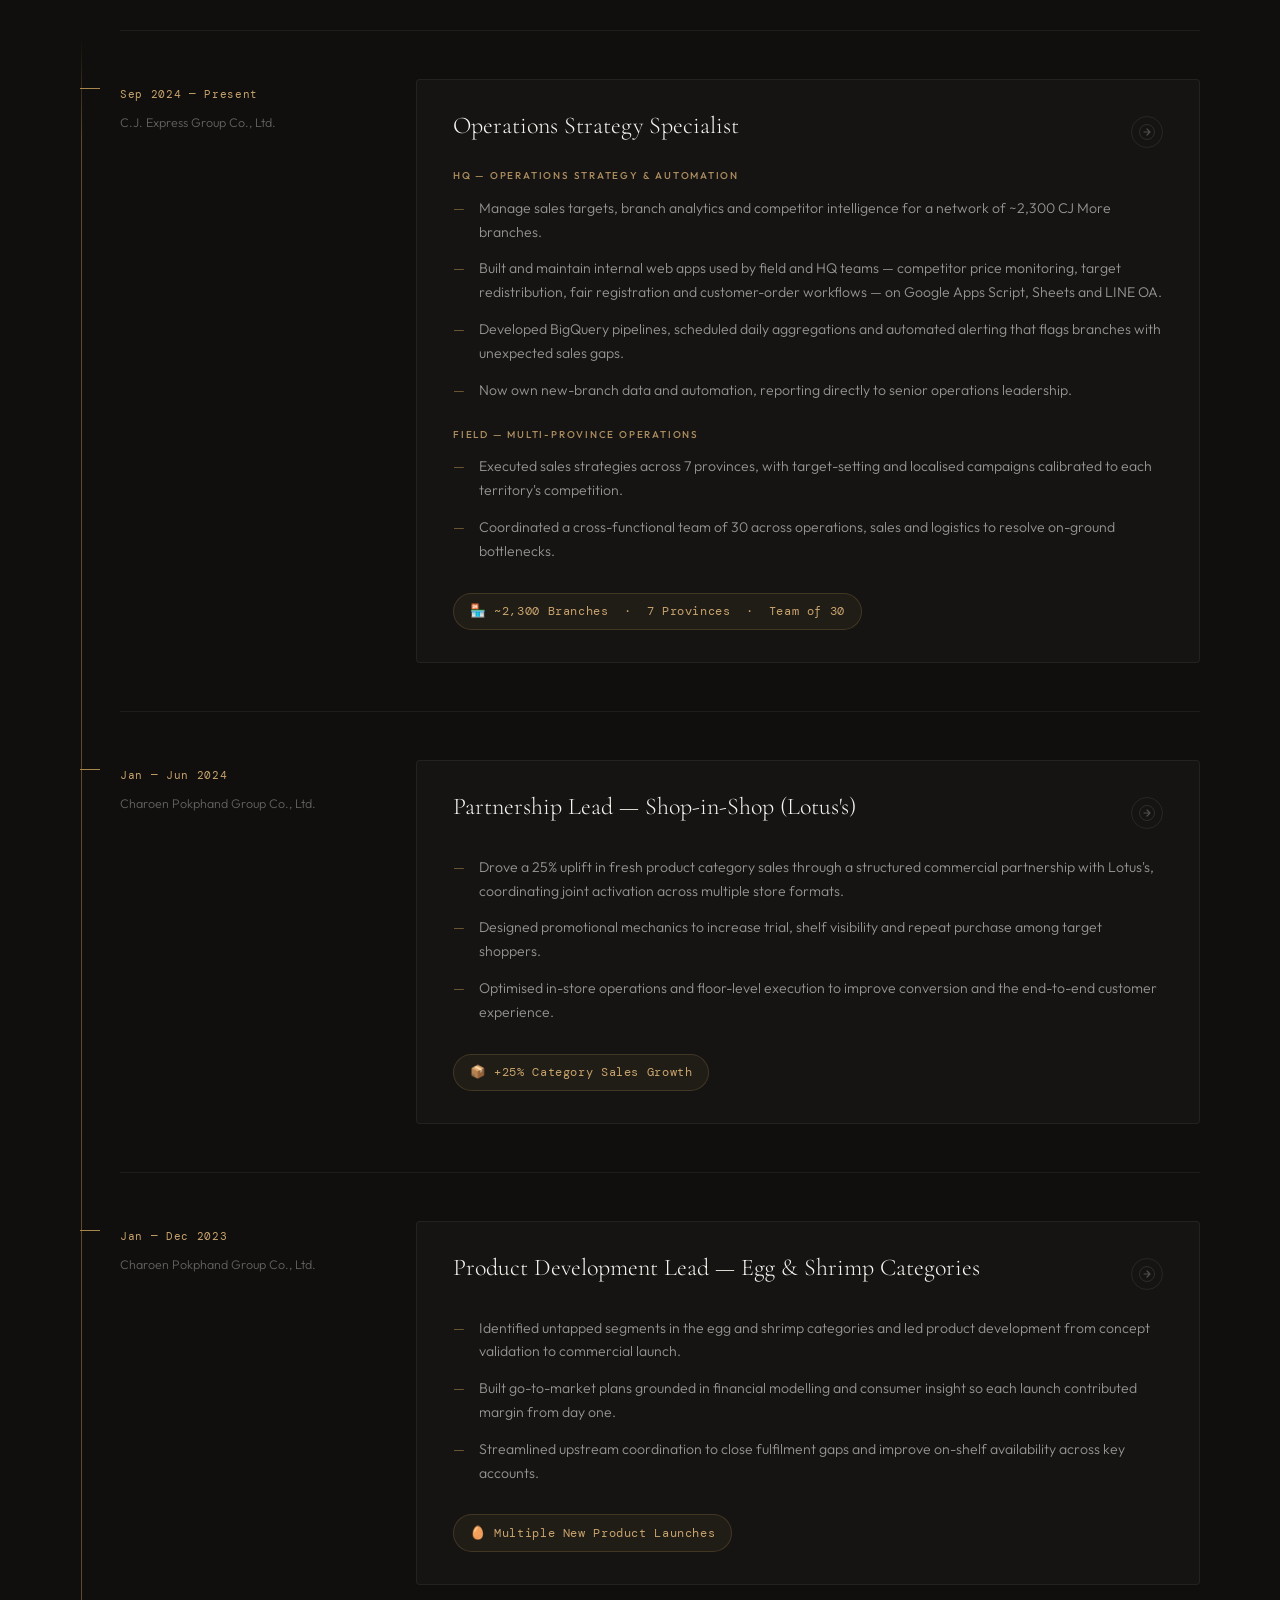
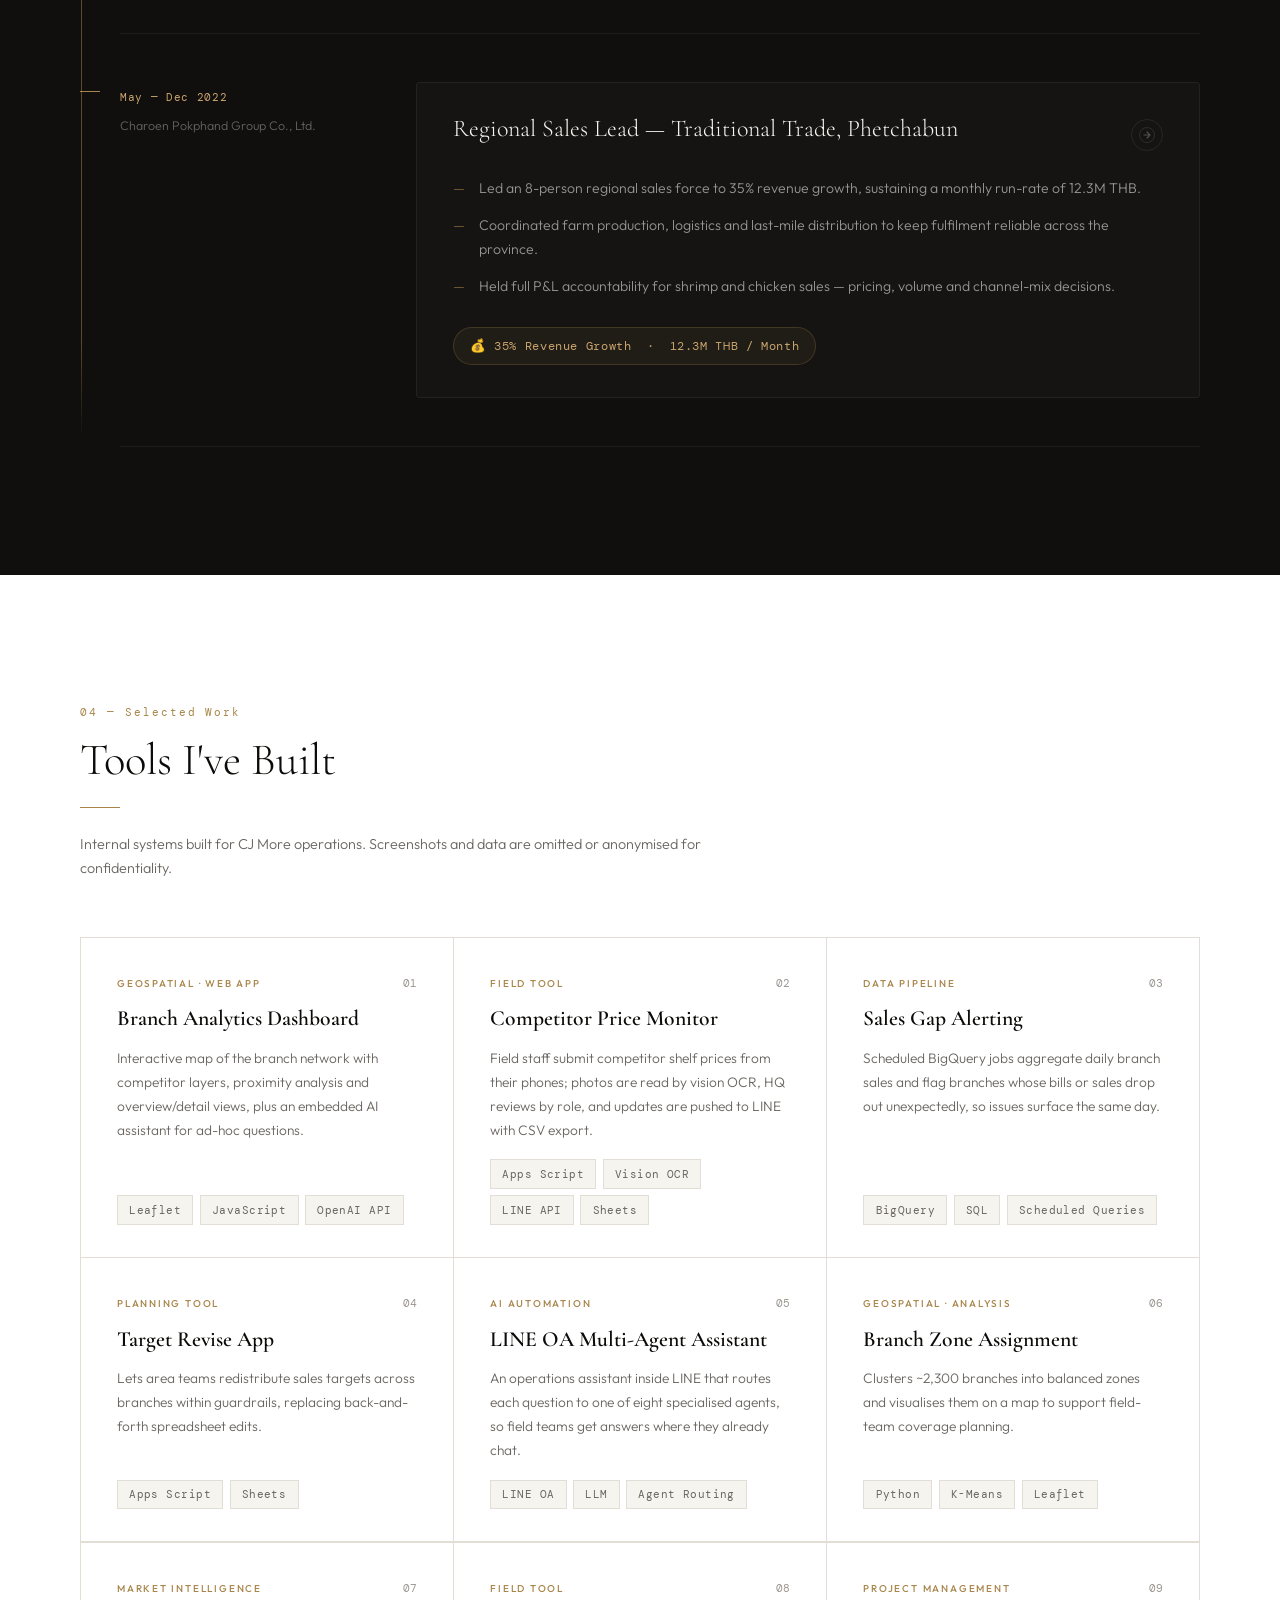
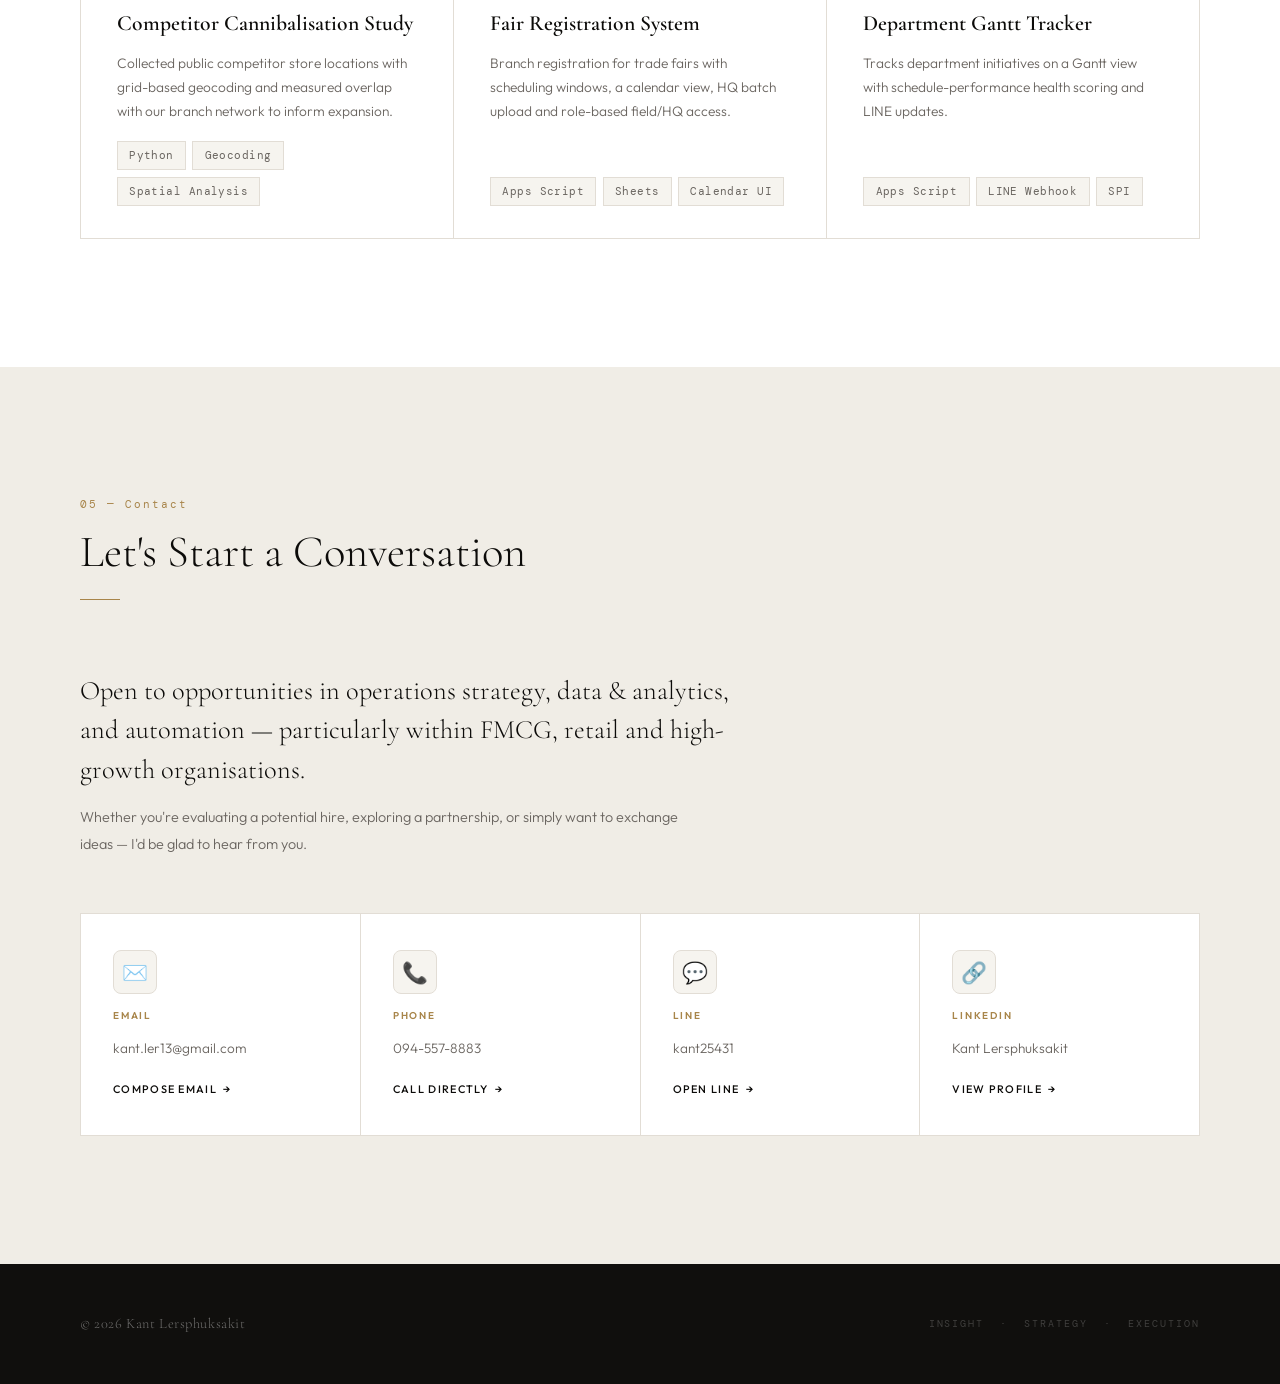
==== commit 1ebdd8fa: "Update branch count to ~2,300 Co-Authored-By: Claude Opus 5.5 <noreply@anthropic.com> Claude-Session" ====
--- a/index.html
+++ b/index.html
@@ -4,14 +4,14 @@
 <meta charset="UTF-8">
 <meta name="viewport" content="width=device-width, initial-scale=1.0">
 <title>Kant Lersphuksakit — Operations Strategy & Data Automation</title>
-<meta name="description" content="Kant Lersphuksakit — Operations Strategy Specialist at C.J. Express (CJ More). Branch analytics, BigQuery, and internal automation tools across ~2,000 retail branches.">
+<meta name="description" content="Kant Lersphuksakit — Operations Strategy Specialist at C.J. Express (CJ More). Branch analytics, BigQuery, and internal automation tools across ~2,300 retail branches.">
 <meta name="author" content="Kant Lersphuksakit">
 <meta name="theme-color" content="#100f0d">
 
 <!-- Open Graph / social preview -->
 <meta property="og:type" content="website">
 <meta property="og:title" content="Kant Lersphuksakit — Operations Strategy & Data Automation">
-<meta property="og:description" content="Branch analytics, BigQuery pipelines and internal automation tools for ~2,000 retail branches.">
+<meta property="og:description" content="Branch analytics, BigQuery pipelines and internal automation tools for ~2,300 retail branches.">
 <meta property="og:image" content="assets/profile.jpg">
 <meta name="twitter:card" content="summary">
 
@@ -43,7 +43,7 @@
   <div class="hero-left">
     <div class="hero-eyebrow">Available for the Right Opportunity</div>
     <div class="hero-title">Operations Strategy &nbsp;·&nbsp; Data &amp; Analytics<br>Automation &amp; Internal Tools &nbsp;·&nbsp; FMCG &amp; Retail</div>
-    <p class="hero-summary">A results-driven professional with 4+ years across FMCG and retail — from leading field sales teams to building the data pipelines and internal tools that run a 2,000-branch convenience store network. I turn messy operational data into systems people actually use.</p>
+    <p class="hero-summary">A results-driven professional with 4+ years across FMCG and retail — from leading field sales teams to building the data pipelines and internal tools that run a 2,300-branch convenience store network. I turn messy operational data into systems people actually use.</p>
     <div class="hero-actions">
       <a href="#projects" class="hero-cta">View My Work &nbsp;→</a>
       <a href="#contact" class="hero-cta-ghost">Get in Touch</a>
@@ -58,7 +58,7 @@
     </div>
     <div class="hero-stats">
       <div class="stat"><span class="stat-num" data-target="4" data-suffix="+">4+</span><div class="stat-body"><div class="stat-title">Years of Experience</div><div class="stat-label">FMCG &amp; retail operations</div></div></div>
-      <div class="stat"><span class="stat-num" data-target="2000" data-prefix="~">~2,000</span><div class="stat-body"><div class="stat-title">Branches Supported</div><div class="stat-label">Analytics &amp; automation at CJ More</div></div></div>
+      <div class="stat"><span class="stat-num" data-target="2300" data-prefix="~">~2,300</span><div class="stat-body"><div class="stat-title">Branches Supported</div><div class="stat-label">Analytics &amp; automation at CJ More</div></div></div>
       <div class="stat"><span class="stat-num" data-target="35" data-suffix="%">35%</span><div class="stat-body"><div class="stat-title">Peak Revenue Growth</div><div class="stat-label">Provincial sales territory</div></div></div>
       <div class="stat"><span class="stat-num" data-target="30" data-suffix="+">30+</span><div class="stat-body"><div class="stat-title">Team Members Coordinated</div><div class="stat-label">Cross-functional field operations</div></div></div>
     </div>
@@ -83,7 +83,7 @@
     <div class="about-text">
       <p>Great decisions are not made on instinct alone — they are built on clean data, clear thinking, and the courage to act on both.</p>
       <p>My career started in the field at Charoen Pokphand Group: running a provincial sales team, launching new products, and driving modern-trade partnerships. That ground-level experience is what shapes how I build tools today.</p>
-      <p>At C.J. Express, I moved from multi-province field operations into HQ operations strategy — managing sales targets, branch analytics and competitor intelligence for a network of around 2,000 stores, and building the internal systems behind them.</p>
+      <p>At C.J. Express, I moved from multi-province field operations into HQ operations strategy — managing sales targets, branch analytics and competitor intelligence for a network of around 2,300 stores, and building the internal systems behind them.</p>
       <p>I work hands-on across the stack: BigQuery and SQL for pipelines and alerting, Google Apps Script and vanilla JavaScript for field-facing web apps, Leaflet for geospatial analysis, and LINE OA plus LLMs for automation that reaches people where they already work.</p>
     </div>
   </div>
@@ -121,7 +121,7 @@
         <div class="tl-card-top"><h3 class="tl-role">Operations Strategy Specialist</h3><div class="tl-expand-btn" aria-hidden="true"><svg width="16" height="16" viewBox="0 0 16 16" fill="none"><circle cx="8" cy="8" r="7.5" stroke="currentColor" stroke-opacity=".4"/><path d="M5 8h6M8 5l3 3-3 3" stroke="currentColor" stroke-width="1.2" stroke-linecap="round" stroke-linejoin="round"/></svg></div></div>
         <div class="exp-group-label">HQ — Operations Strategy &amp; Automation</div>
         <ul class="exp-bullets">
-          <li>Manage sales targets, branch analytics and competitor intelligence for a network of ~2,000 CJ More branches.</li>
+          <li>Manage sales targets, branch analytics and competitor intelligence for a network of ~2,300 CJ More branches.</li>
           <li>Built and maintain internal web apps used by field and HQ teams — competitor price monitoring, target redistribution, fair registration and customer-order workflows — on Google Apps Script, Sheets and LINE OA.</li>
           <li>Developed BigQuery pipelines, scheduled daily aggregations and automated alerting that flags branches with unexpected sales gaps.</li>
           <li>Now own new-branch data and automation, reporting directly to senior operations leadership.</li>
@@ -131,7 +131,7 @@
           <li>Executed sales strategies across 7 provinces, with target-setting and localised campaigns calibrated to each territory's competition.</li>
           <li>Coordinated a cross-functional team of 30 across operations, sales and logistics to resolve on-ground bottlenecks.</li>
         </ul>
-        <span class="exp-highlight">🏪 ~2,000 Branches &nbsp;·&nbsp; 7 Provinces &nbsp;·&nbsp; Team of 30</span>
+        <span class="exp-highlight">🏪 ~2,300 Branches &nbsp;·&nbsp; 7 Provinces &nbsp;·&nbsp; Team of 30</span>
       </div>
     </div>
 
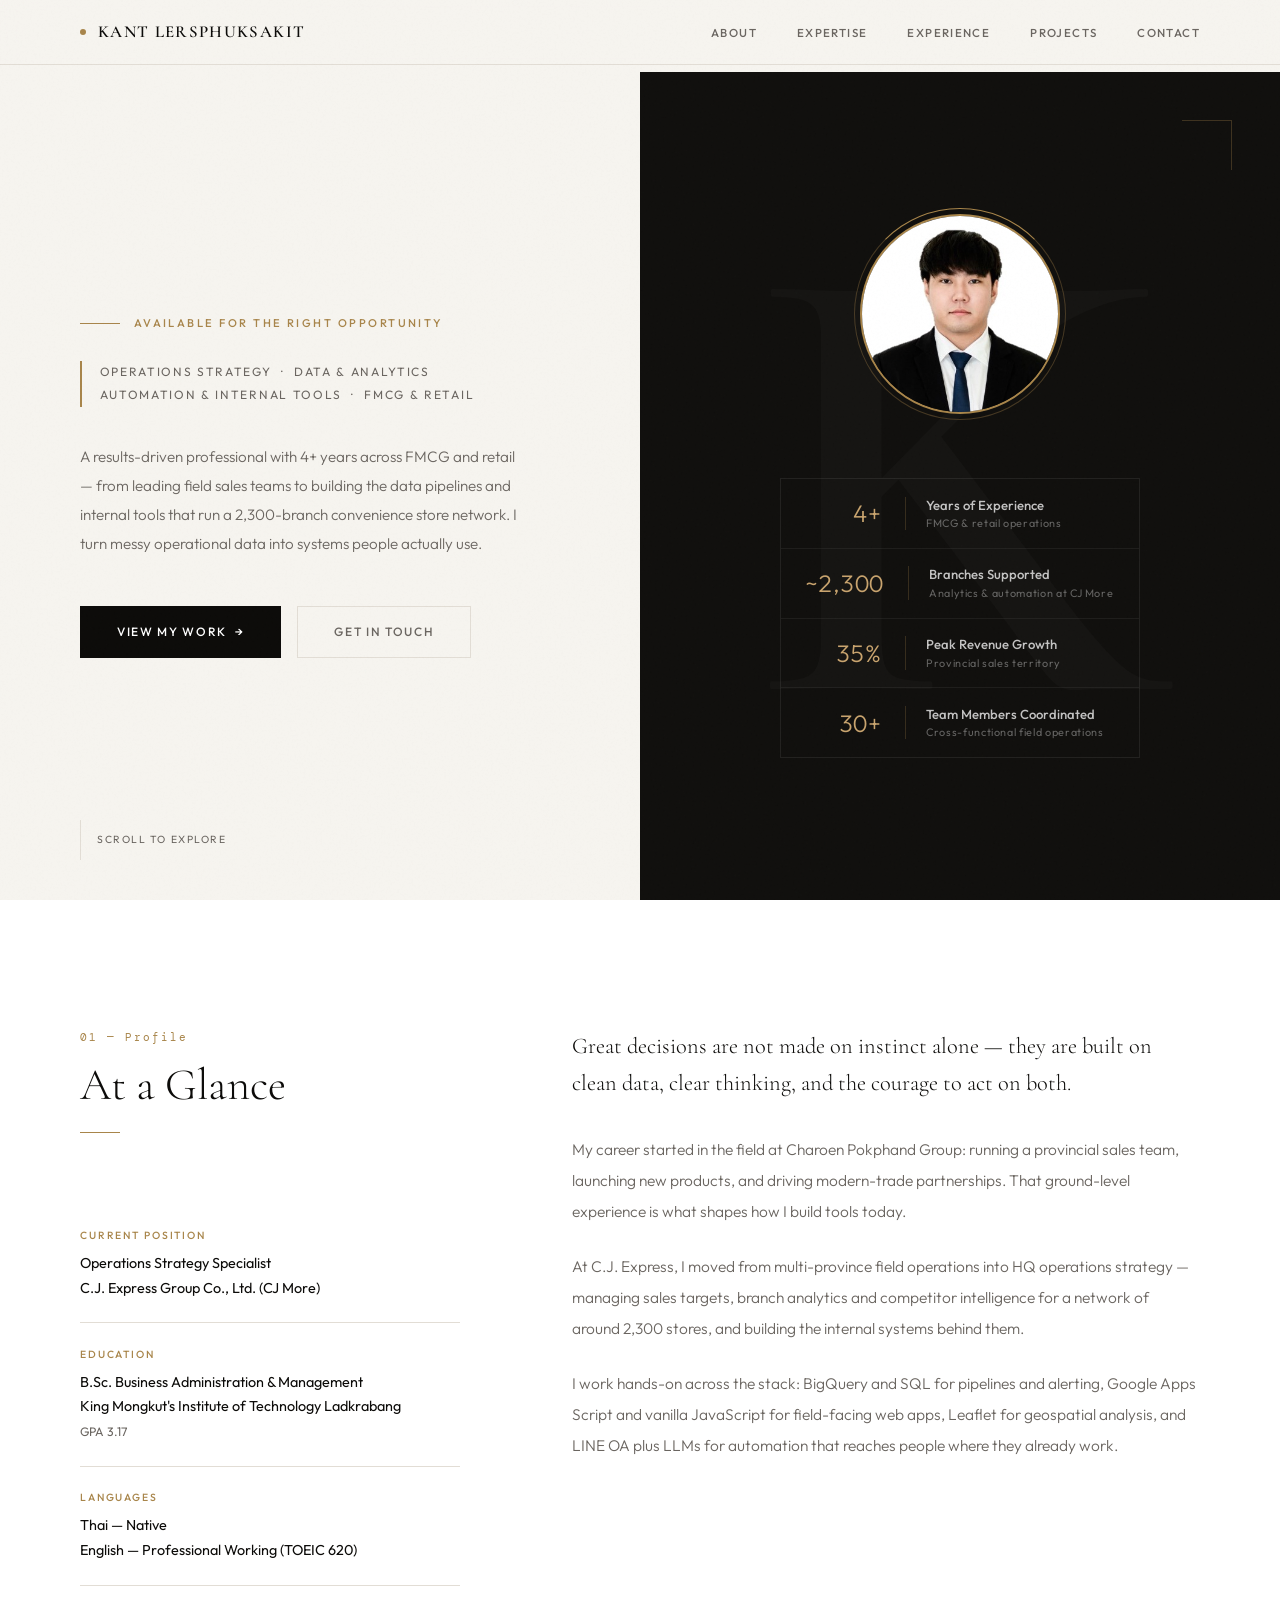
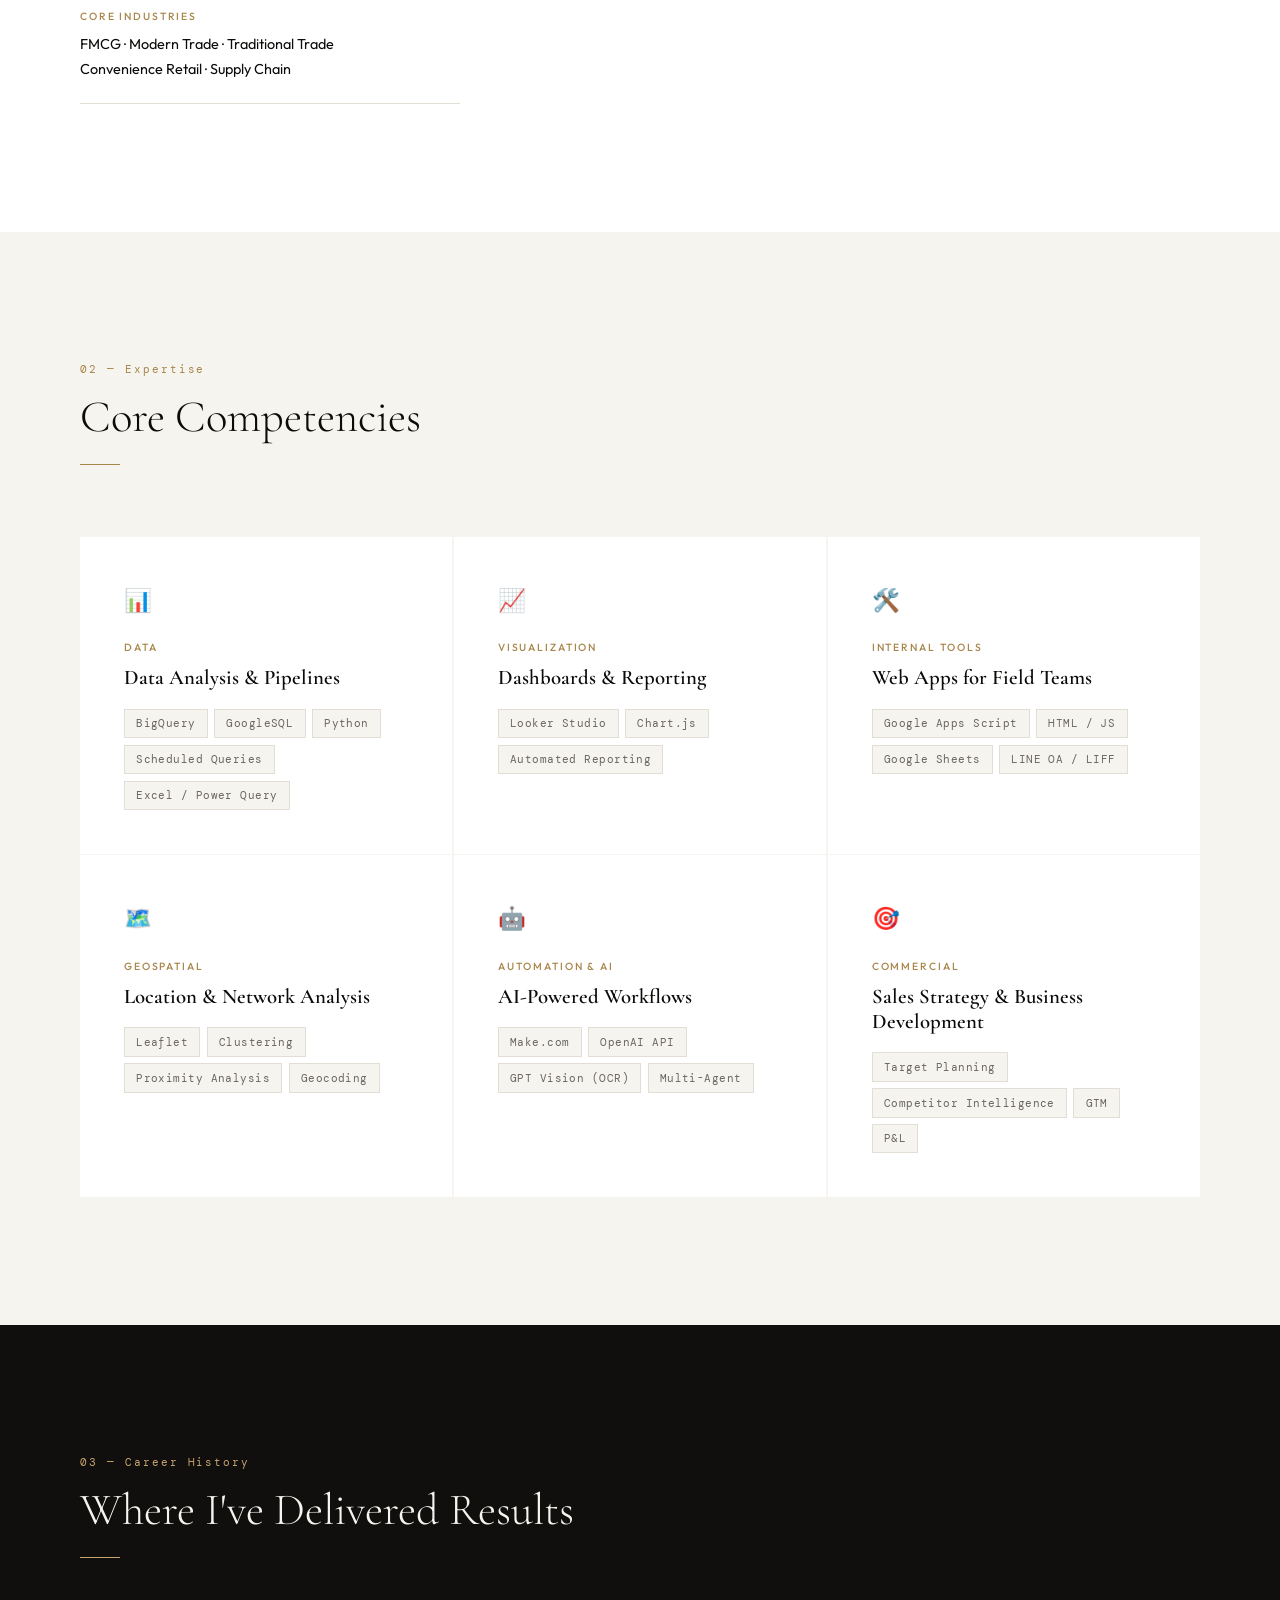
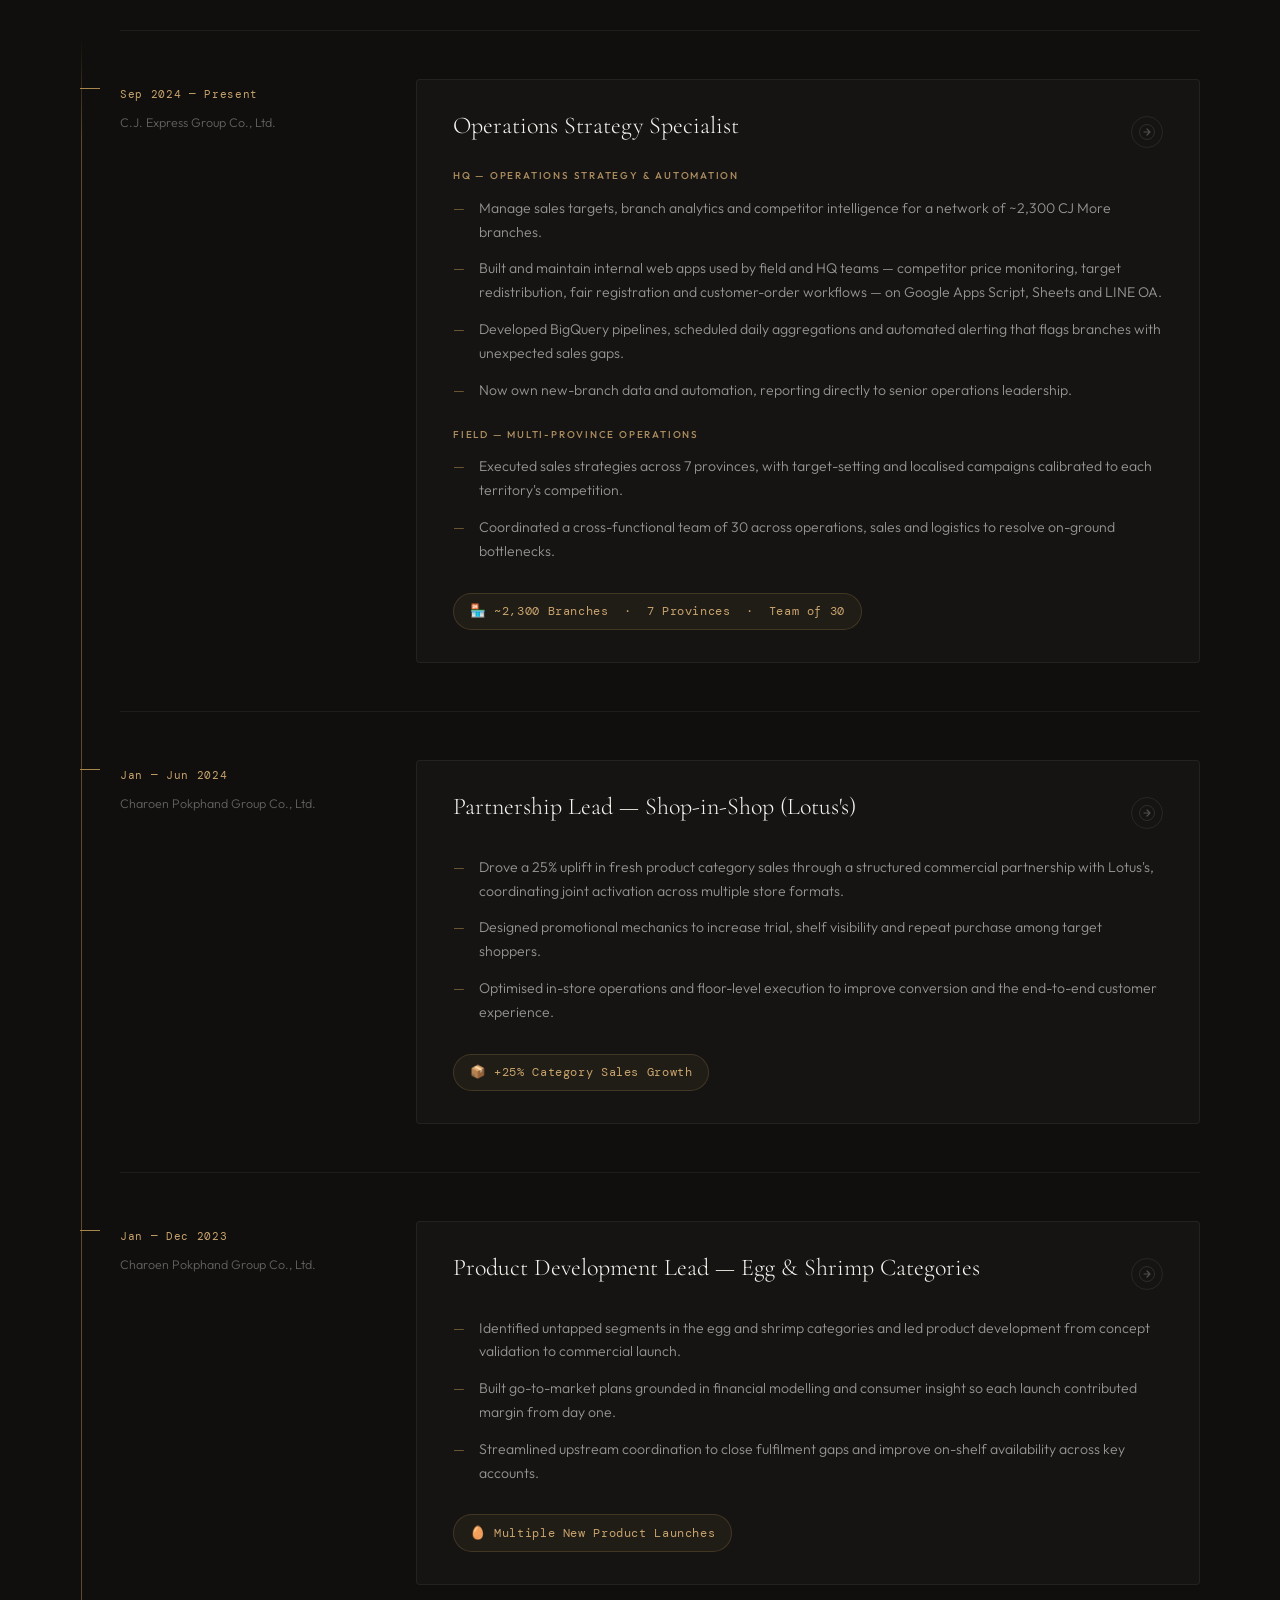
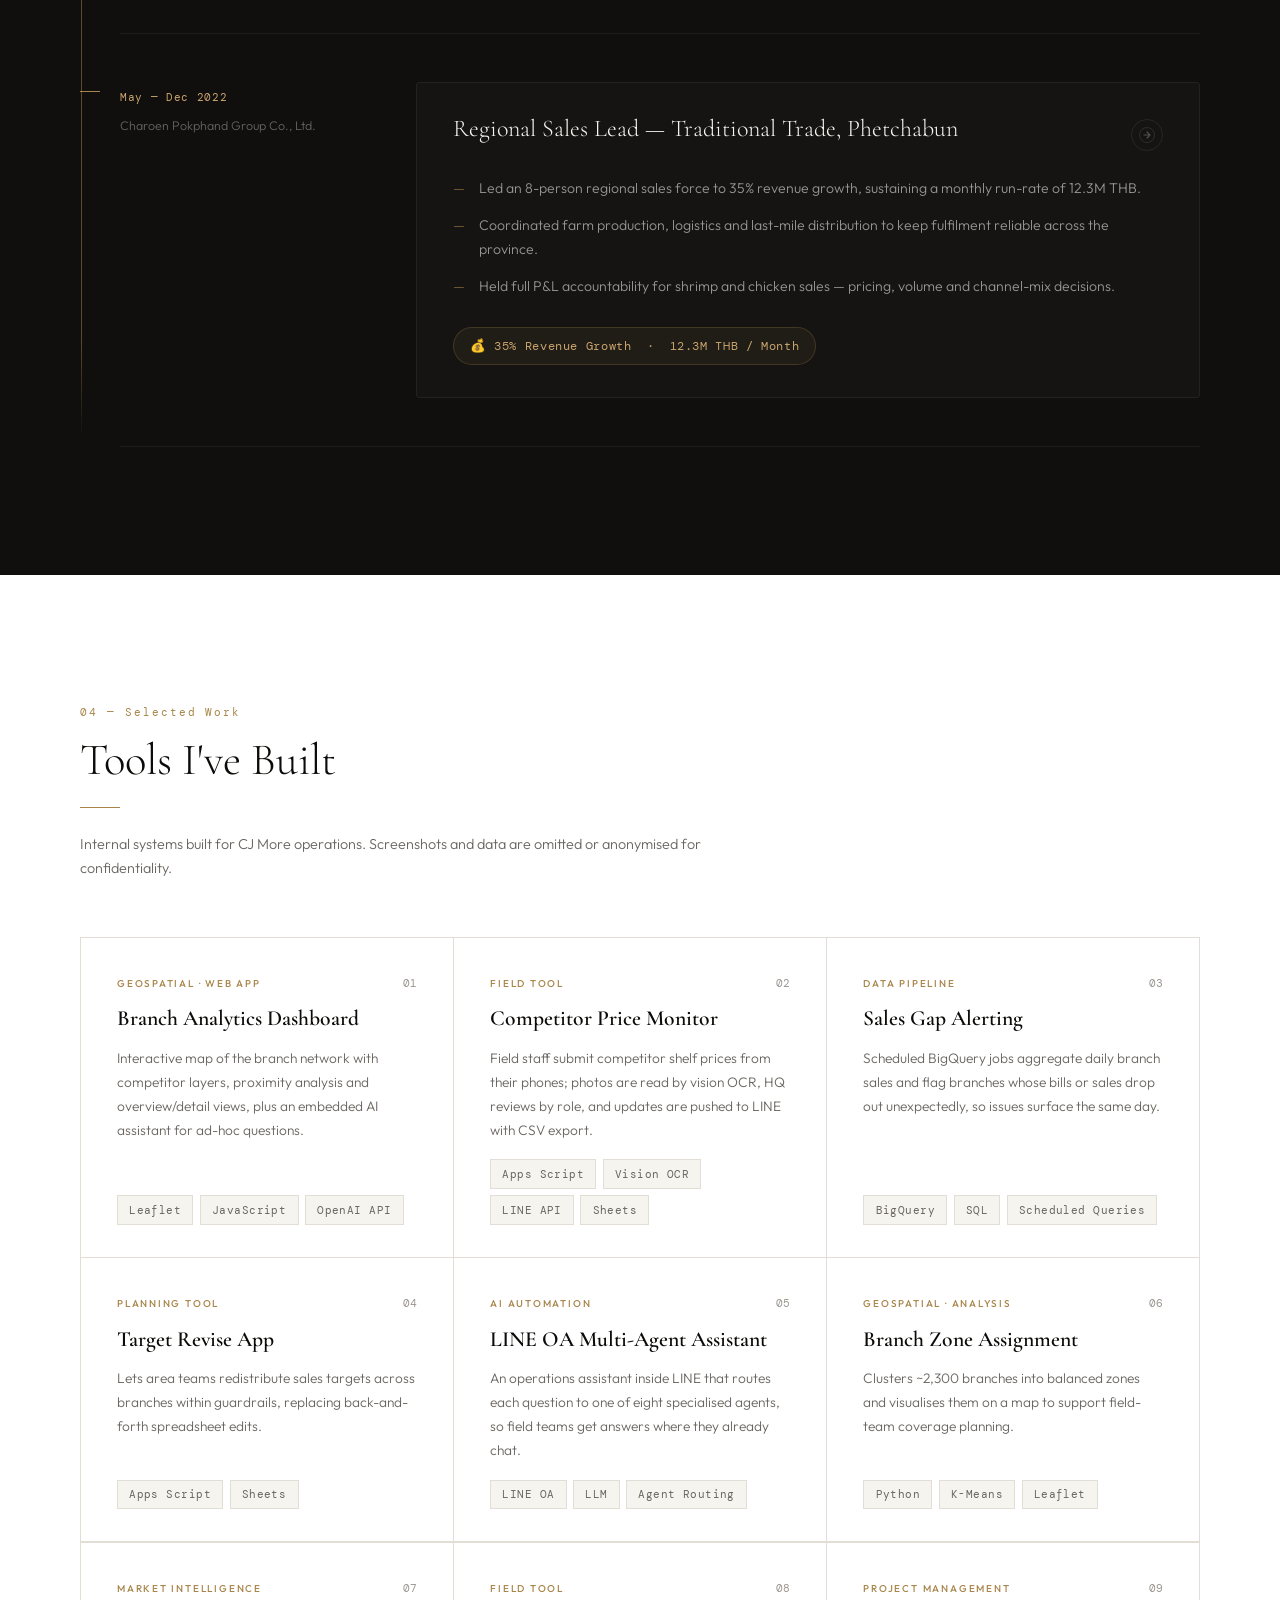
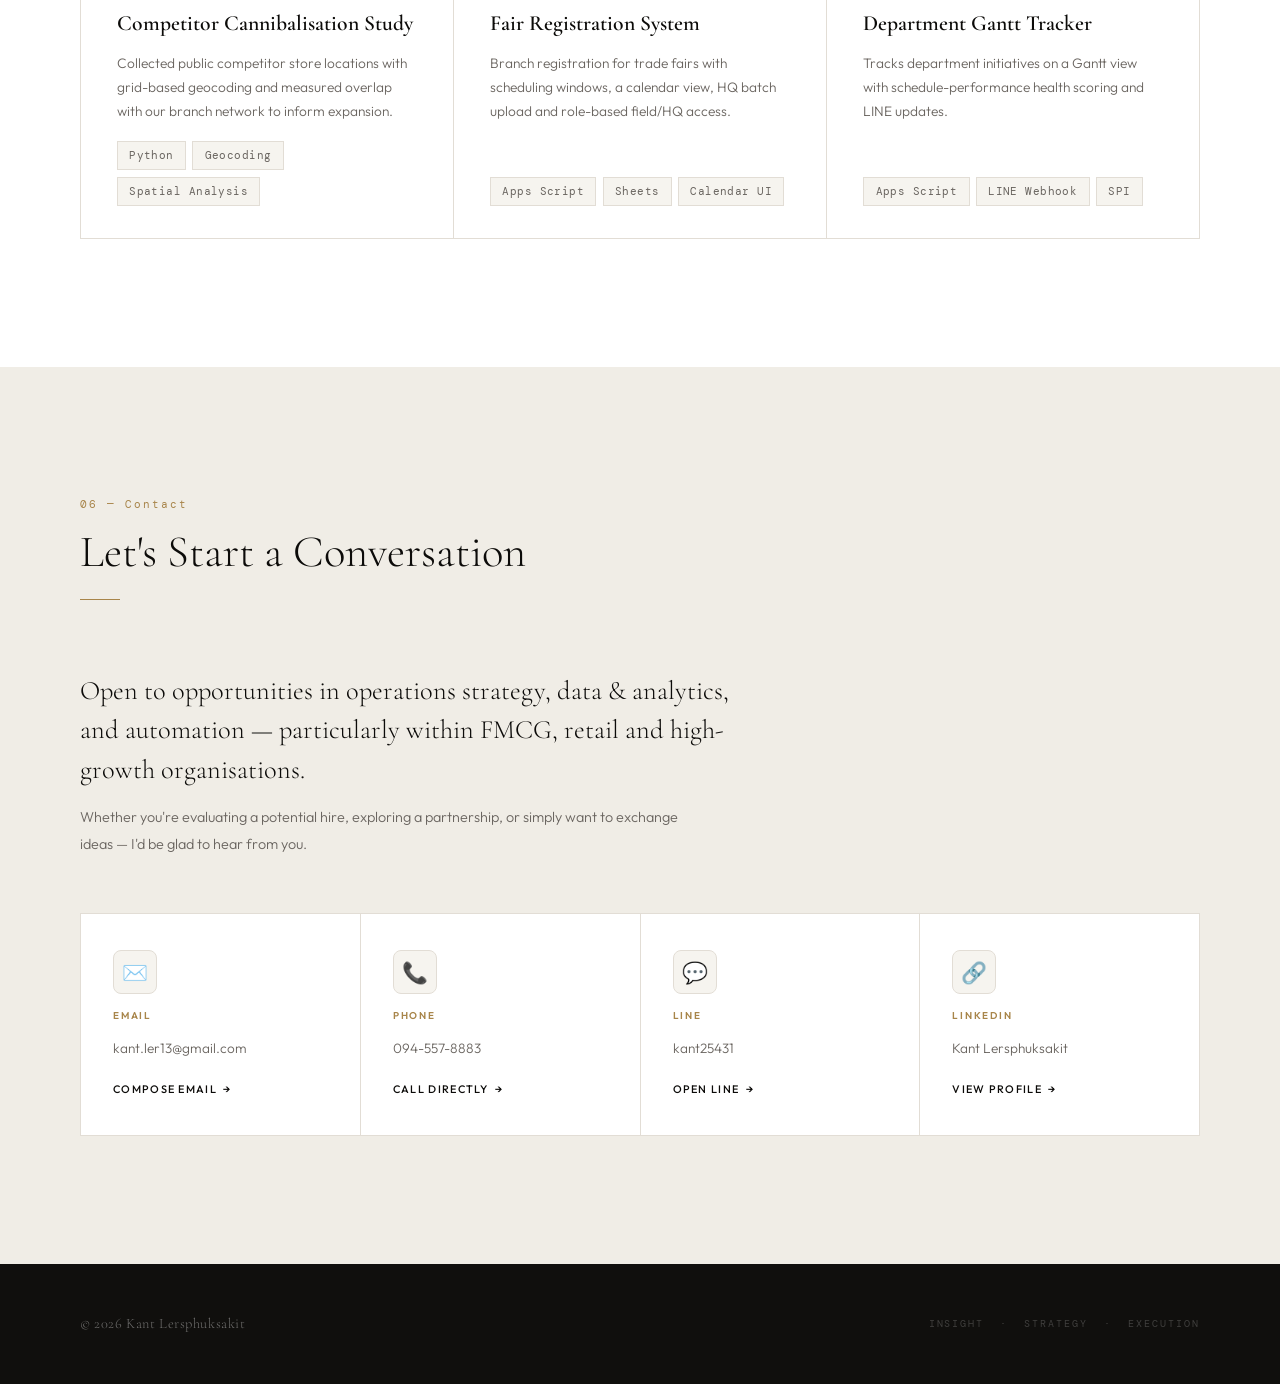
==== commit 92fb2593: "Add Case Studies (Decision Lab) section and case detail page Co-Authored-By: Claude Opus 5.5 <norepl" ====
--- a/index.html
+++ b/index.html
@@ -32,6 +32,7 @@
     <li><a href="#skills">Expertise</a></li>
     <li><a href="#experience">Experience</a></li>
     <li><a href="#projects">Projects</a></li>
+    <li id="nav-cases"><a href="#cases">Case Studies</a></li>
     <li><a href="#contact">Contact</a></li>
   </ul>
 </nav>
@@ -188,10 +189,21 @@
   <div class="projects-grid" id="projects-grid"></div>
 </section>
 
+<!-- ============ CASE STUDIES (rendered from js/cases.js · hidden while empty) ============ -->
+<section id="cases">
+  <div class="section-header">
+    <span class="section-num">05 — Decision Lab</span>
+    <h2 class="section-title">Case Studies</h2>
+    <div class="section-line"></div>
+  </div>
+  <p class="projects-intro">Every weekend I take one real business decision — framed at the moment it had to be made — and work it end to end: sizing the numbers, weighing the options, committing to a call, then defending it under hard challenge. Each case shows how my answer changed under pressure and how it held up against what actually happened.</p>
+  <div class="cases-grid" id="cases-grid"></div>
+</section>
+
 <!-- ============ CONTACT ============ -->
 <section id="contact">
   <div class="section-header">
-    <span class="section-num">05 — Contact</span>
+    <span class="section-num">06 — Contact</span>
     <h2 class="section-title">Let's Start a Conversation</h2>
     <div class="section-line"></div>
   </div>
@@ -230,6 +242,7 @@
 </div>
 
 <script src="js/data.js"></script>
+<script src="js/cases.js"></script>
 <script src="js/main.js"></script>
 </body>
 </html>
--- a/css/style.css
+++ b/css/style.css
@@ -249,3 +249,66 @@
   .hero-cta,.hero-cta-ghost{width:100%;justify-content:center}
   .skill-card,.project-card{padding:2rem 1.5rem}
 }
+
+/* CASE STUDIES (index cards + case.html) */
+#cases{background:var(--paper)}
+#cases .section-header{margin-bottom:1.5rem}
+.cases-grid{display:grid;grid-template-columns:repeat(2,1fr);gap:1.5px;background:var(--line);border:1px solid var(--line)}
+.case-card{background:var(--white);padding:2.5rem;display:flex;flex-direction:column;gap:.85rem;position:relative;overflow:hidden;text-decoration:none;color:var(--ink);transition:background .25s}
+.case-card::after{content:'';position:absolute;bottom:0;left:0;width:0;height:2px;background:var(--gold);transition:width .4s}
+.case-card:hover{background:var(--paper-alt)}
+.case-card:last-child:nth-child(odd){grid-column:1/-1}.case-card:hover::after{width:100%}
+.case-score{font-family:'DM Mono',monospace;font-size:0.68rem;color:var(--gold);border:1px solid var(--gold-dim);padding:.15rem .5rem;border-radius:3px;white-space:nowrap}
+.case-meta{font-size:0.72rem;color:var(--muted-light);letter-spacing:0.05em;margin-top:-.4rem}
+.case-insight{font-family:'Cormorant Garamond',serif;font-size:1.08rem;font-style:italic;line-height:1.5;border-left:2px solid var(--gold);padding-left:1rem;color:var(--ink)}
+.case-insight span{display:block;font-family:'Outfit',sans-serif;font-style:normal;font-size:0.6rem;letter-spacing:0.18em;text-transform:uppercase;color:var(--gold);margin-bottom:.2rem;font-weight:500}
+.case-read{margin-top:auto;padding-top:.5rem;font-size:0.68rem;letter-spacing:0.12em;text-transform:uppercase;font-weight:500;display:flex;gap:.4rem}
+.case-read span{transition:transform .25s;display:inline-block}.case-card:hover .case-read span{transform:translateX(5px)}
+
+.cs-page{max-width:820px;margin:0 auto;padding:8rem 1.75rem 6rem}
+.cs-back{font-size:0.68rem;letter-spacing:0.14em;text-transform:uppercase;color:var(--muted);text-decoration:none;font-weight:500}
+.cs-back:hover{color:var(--ink)}
+.cs-eyebrow{margin:2.5rem 0 1rem;font-size:0.68rem;letter-spacing:0.18em;text-transform:uppercase;color:var(--gold);font-weight:500}
+.cs-title{font-family:'Cormorant Garamond',serif;font-size:clamp(2.1rem,4.5vw,3.2rem);font-weight:300;line-height:1.12;margin-bottom:1.25rem}
+.cs-hook{font-family:'Cormorant Garamond',serif;font-size:1.35rem;font-style:italic;color:var(--muted);line-height:1.5;margin-bottom:2.5rem}
+.cs-bluf{background:var(--dark);color:var(--paper);padding:2rem 2.25rem;margin-bottom:3.5rem}
+.cs-bluf h2{font-size:0.65rem;letter-spacing:0.2em;text-transform:uppercase;color:var(--gold-light);font-weight:500;margin-bottom:1rem}
+.cs-bluf li{list-style:none;padding:.45rem 0 .45rem 1.25rem;position:relative;font-weight:300;line-height:1.7;border-bottom:1px solid rgba(255,255,255,0.07)}
+.cs-bluf li:last-child{border-bottom:none}
+.cs-bluf li::before{content:'';position:absolute;left:0;top:1.05rem;width:6px;height:6px;background:var(--gold);border-radius:50%}
+.cs-page section.cs-sec{padding:0;margin-bottom:3.25rem}
+.cs-sec>h2{font-family:'DM Mono',monospace;font-size:0.68rem;color:var(--gold);letter-spacing:0.18em;text-transform:uppercase;font-weight:400;margin-bottom:1rem;display:flex;align-items:center;gap:.75rem}
+.cs-sec>h2::after{content:'';flex:1;height:1px;background:var(--line)}
+.cs-sec p{color:#3d3a35;line-height:1.95;font-weight:300;margin-bottom:1rem}
+.cs-sec ul{padding-left:1.1rem;color:#3d3a35;font-weight:300;line-height:1.9}
+.cs-question{font-family:'Cormorant Garamond',serif;font-size:1.45rem;line-height:1.45;color:var(--ink)}
+.cs-table-wrap{overflow-x:auto;border:1px solid var(--line);background:var(--white)}
+.cs-table{width:100%;border-collapse:collapse;font-size:0.86rem}
+.cs-table th{font-size:0.62rem;letter-spacing:0.14em;text-transform:uppercase;color:var(--muted);font-weight:500;text-align:left;padding:.85rem 1rem;border-bottom:1px solid var(--line);background:var(--paper)}
+.cs-table td{padding:.75rem 1rem;border-bottom:1px solid var(--line);font-family:'DM Mono',monospace;font-size:0.8rem}
+.cs-table tr:last-child td{border-bottom:none}
+.cs-table td:first-child{font-family:'Outfit',sans-serif;font-size:0.86rem}
+.cs-note{font-size:0.8rem;color:var(--muted);margin-top:.75rem;font-weight:300}
+.cs-options{display:grid;gap:1.5px;background:var(--line);border:1px solid var(--line)}
+.cs-opt{background:var(--white);padding:1.5rem 1.75rem}
+.cs-opt.chosen{background:var(--paper);box-shadow:inset 3px 0 0 var(--gold)}
+.cs-opt h3{font-family:'Cormorant Garamond',serif;font-size:1.2rem;font-weight:600;margin-bottom:.6rem;display:flex;justify-content:space-between;gap:1rem}
+.cs-opt h3 small{font-family:'Outfit',sans-serif;font-size:0.6rem;letter-spacing:0.16em;text-transform:uppercase;color:var(--gold);font-weight:500;white-space:nowrap}
+.cs-opt dl{display:grid;grid-template-columns:4.5rem 1fr;gap:.35rem 1rem;font-size:0.86rem;font-weight:300;line-height:1.7;color:#3d3a35}
+.cs-opt dt{font-size:0.6rem;letter-spacing:0.14em;text-transform:uppercase;color:var(--muted-light);padding-top:.2rem}
+.cs-iter{border-left:1px solid var(--line);padding-left:1.5rem}
+.cs-round{position:relative;padding-bottom:1.75rem}
+.cs-round::before{content:'';position:absolute;left:calc(-1.5rem - 4px);top:.45rem;width:7px;height:7px;border-radius:50%;background:var(--gold)}
+.cs-round-label{font-family:'DM Mono',monospace;font-size:0.65rem;color:var(--muted-light);letter-spacing:0.12em}
+.cs-challenge{font-style:italic;color:var(--ink);margin:.35rem 0}
+.cs-change{color:#3d3a35;font-weight:300;font-size:0.92rem}
+.cs-change b{font-weight:500;color:var(--gold)}
+.cs-score{display:grid;grid-template-columns:repeat(5,1fr);gap:1.5px;background:var(--line);border:1px solid var(--line)}
+.cs-score div{background:var(--white);padding:1.1rem 1rem;text-align:center}
+.cs-score b{font-family:'Cormorant Garamond',serif;font-size:1.9rem;font-weight:400;display:block;line-height:1}
+.cs-score span{font-size:0.58rem;letter-spacing:0.12em;text-transform:uppercase;color:var(--muted);display:block;margin-top:.45rem}
+.cs-sources a{color:var(--muted);font-size:0.86rem;word-break:break-word}
+.cs-sources a:hover{color:var(--ink)}
+.cs-empty{padding:10rem 1.75rem;text-align:center;color:var(--muted)}
+@media(max-width:900px){.cases-grid{grid-template-columns:1fr}.case-card{padding:2rem 1.5rem}.cs-score{grid-template-columns:repeat(3,1fr)}.cs-bluf{padding:1.5rem}}
+@media(max-width:560px){.cs-opt dl{grid-template-columns:1fr}.cs-score{grid-template-columns:repeat(2,1fr)}}
